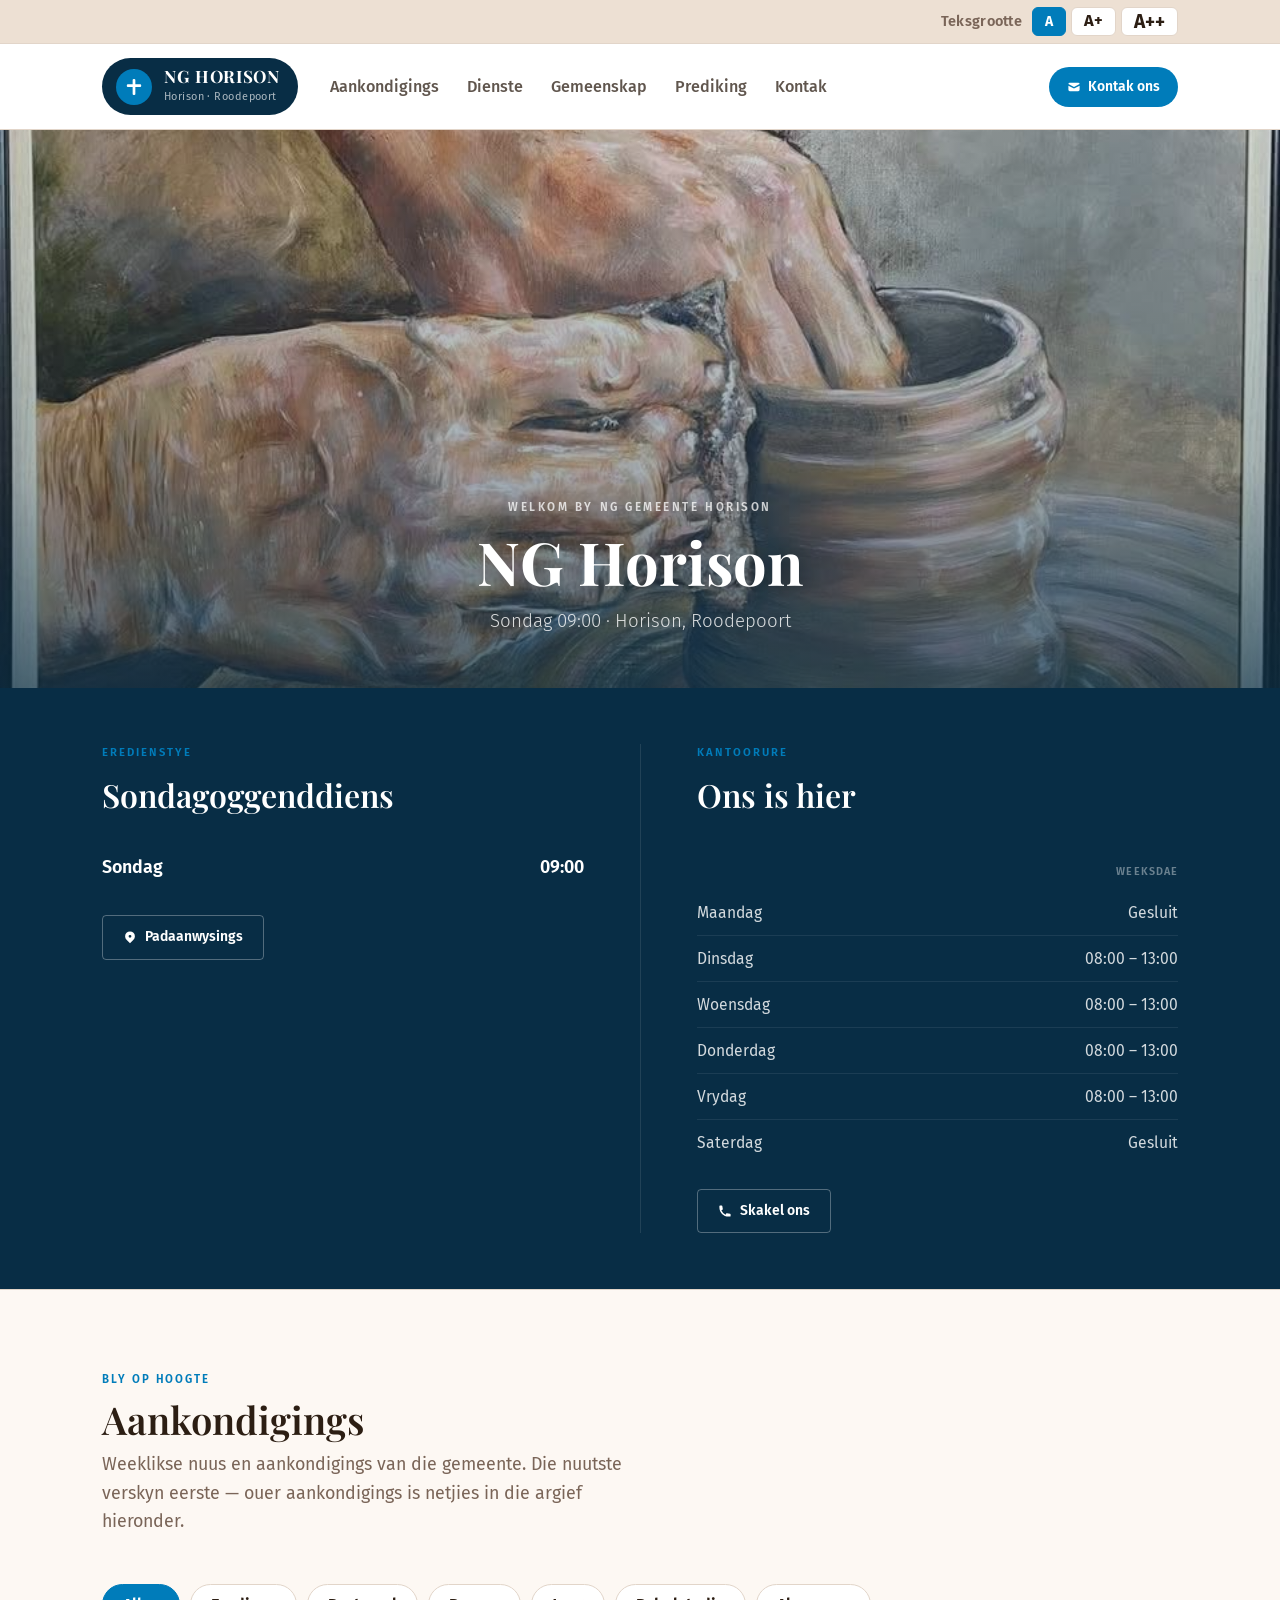
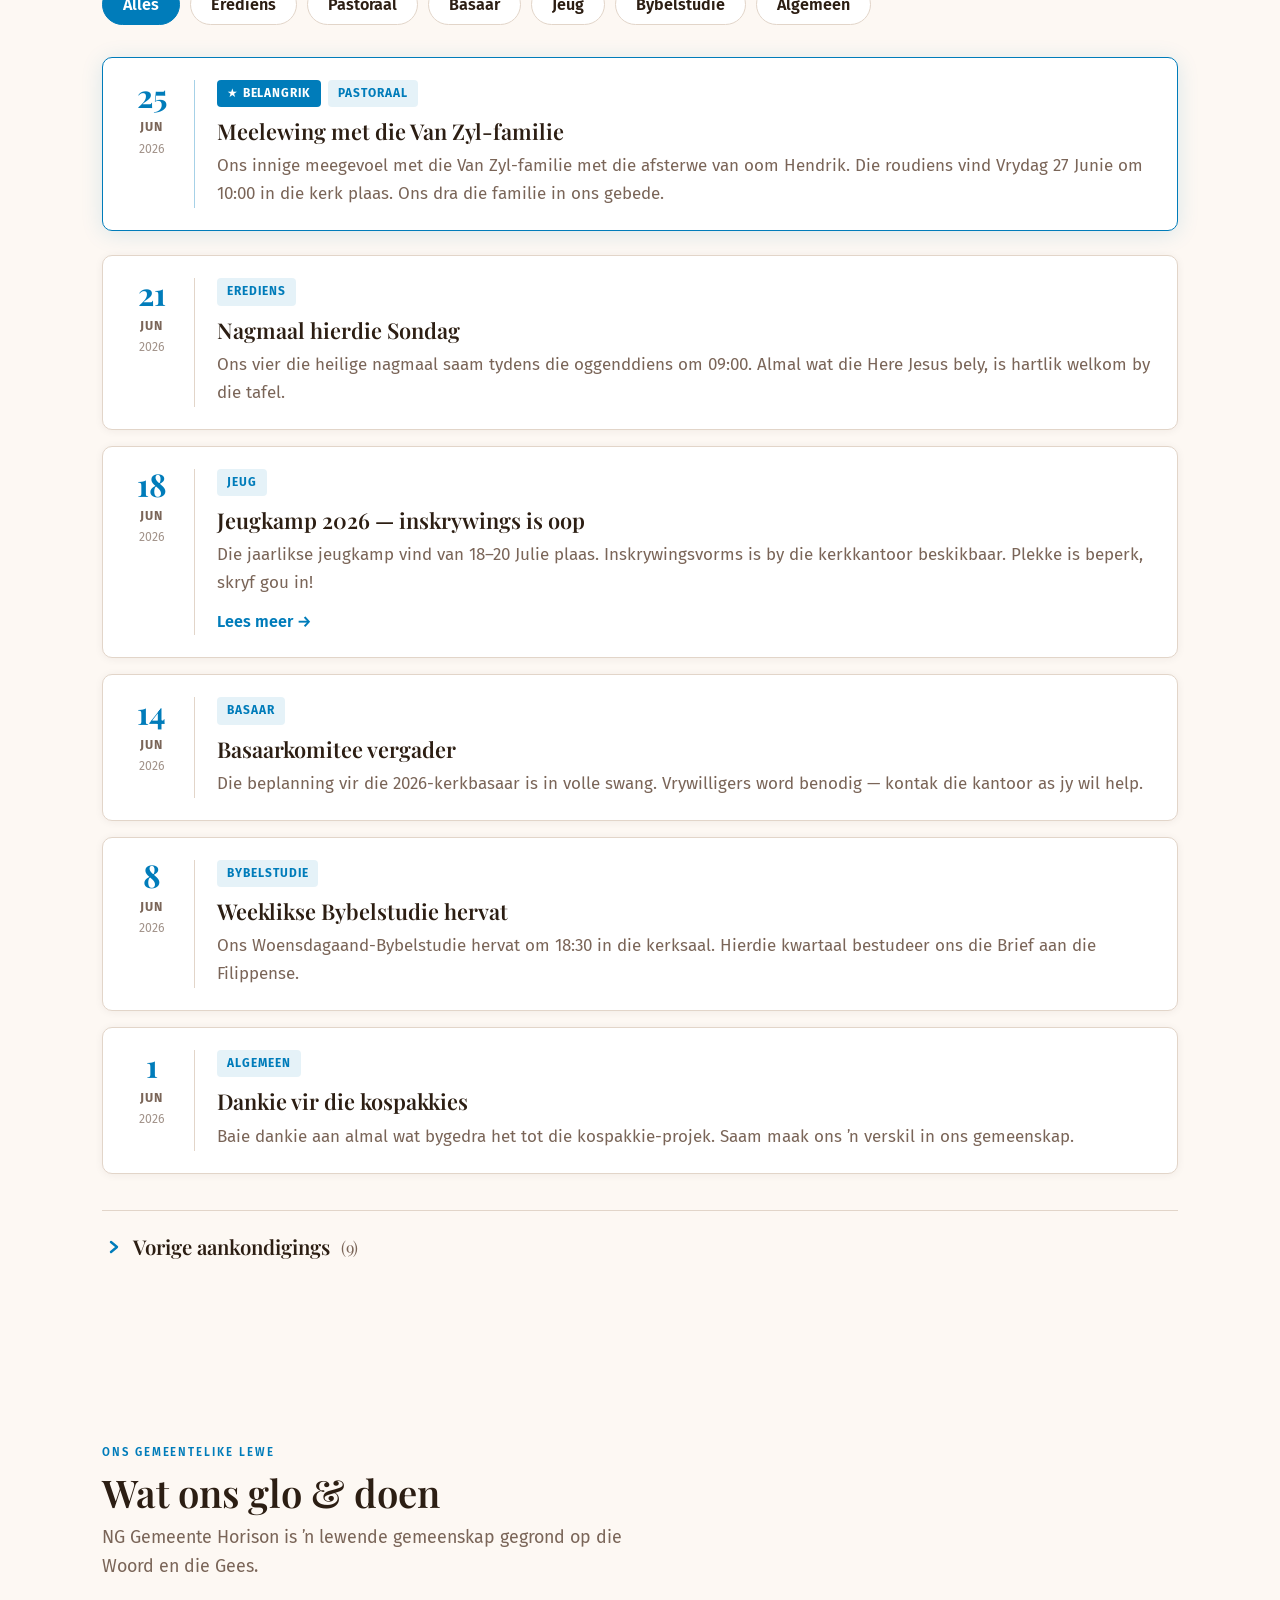
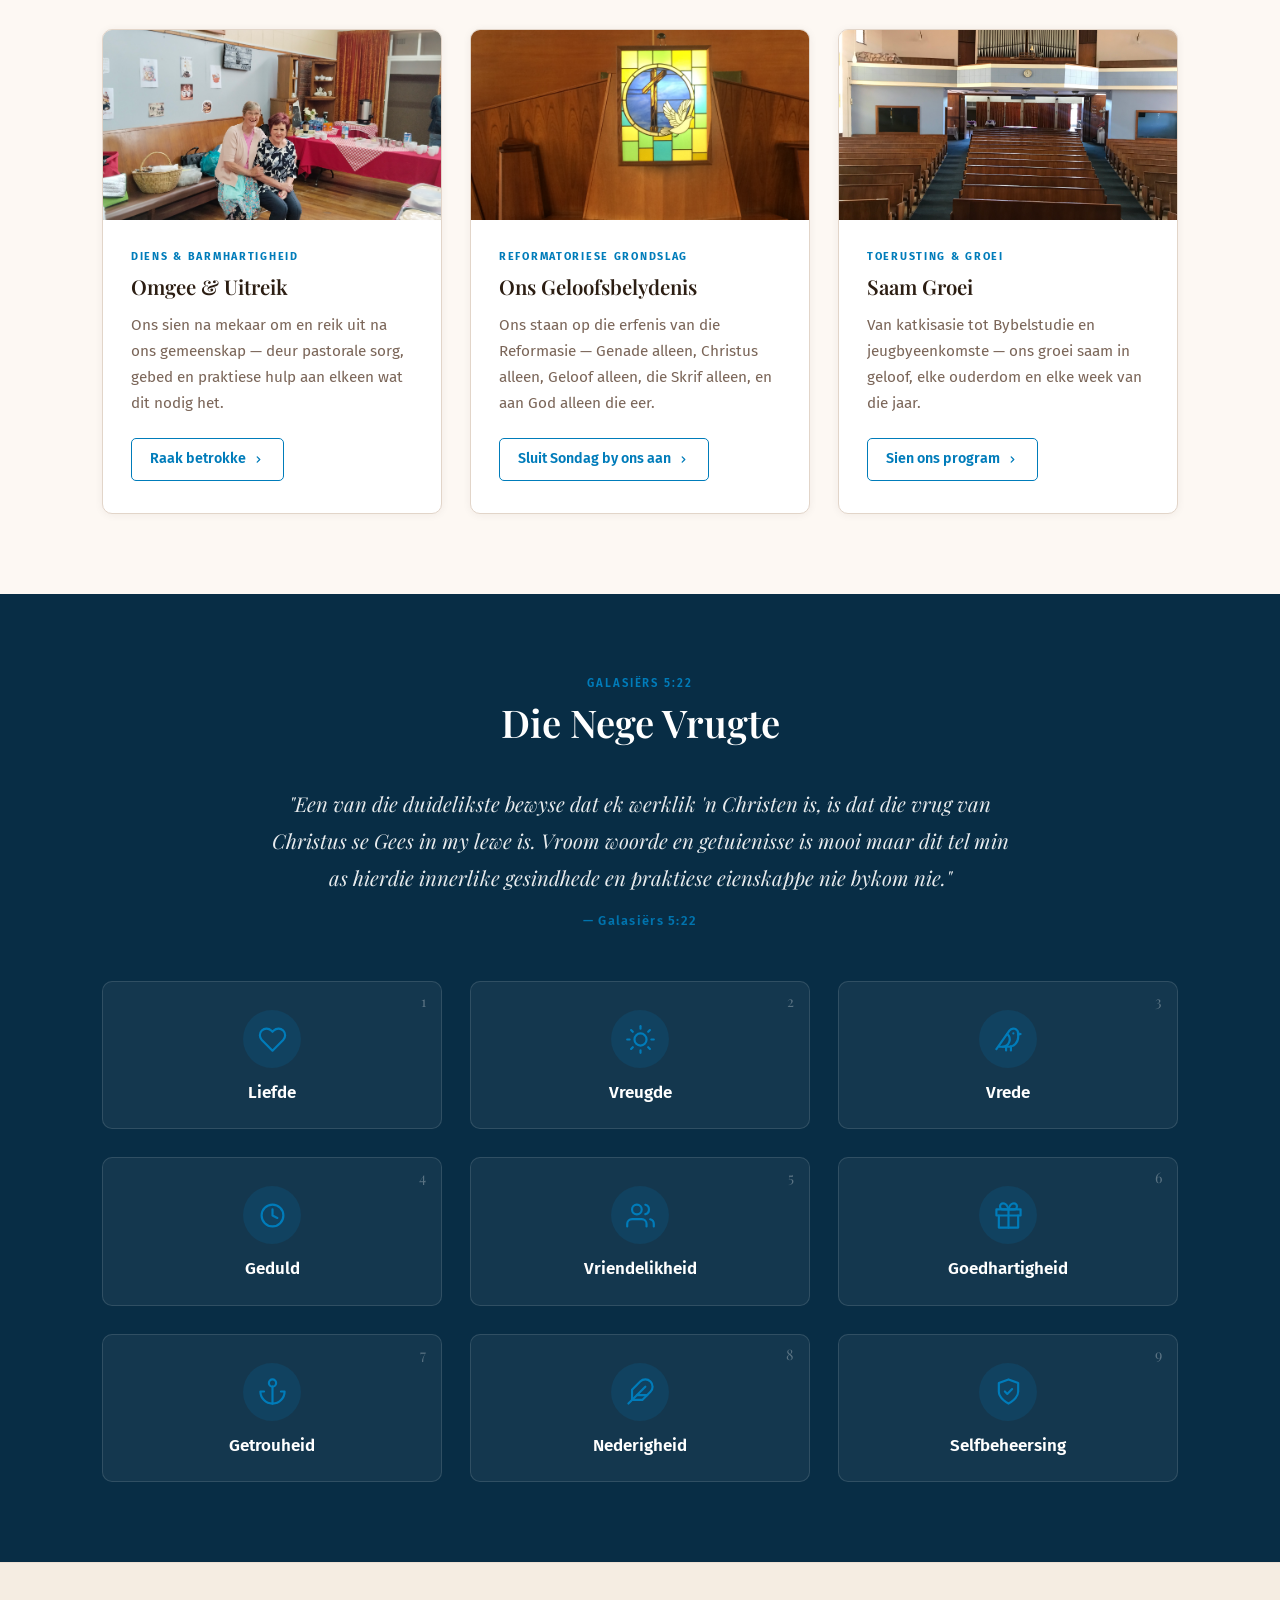
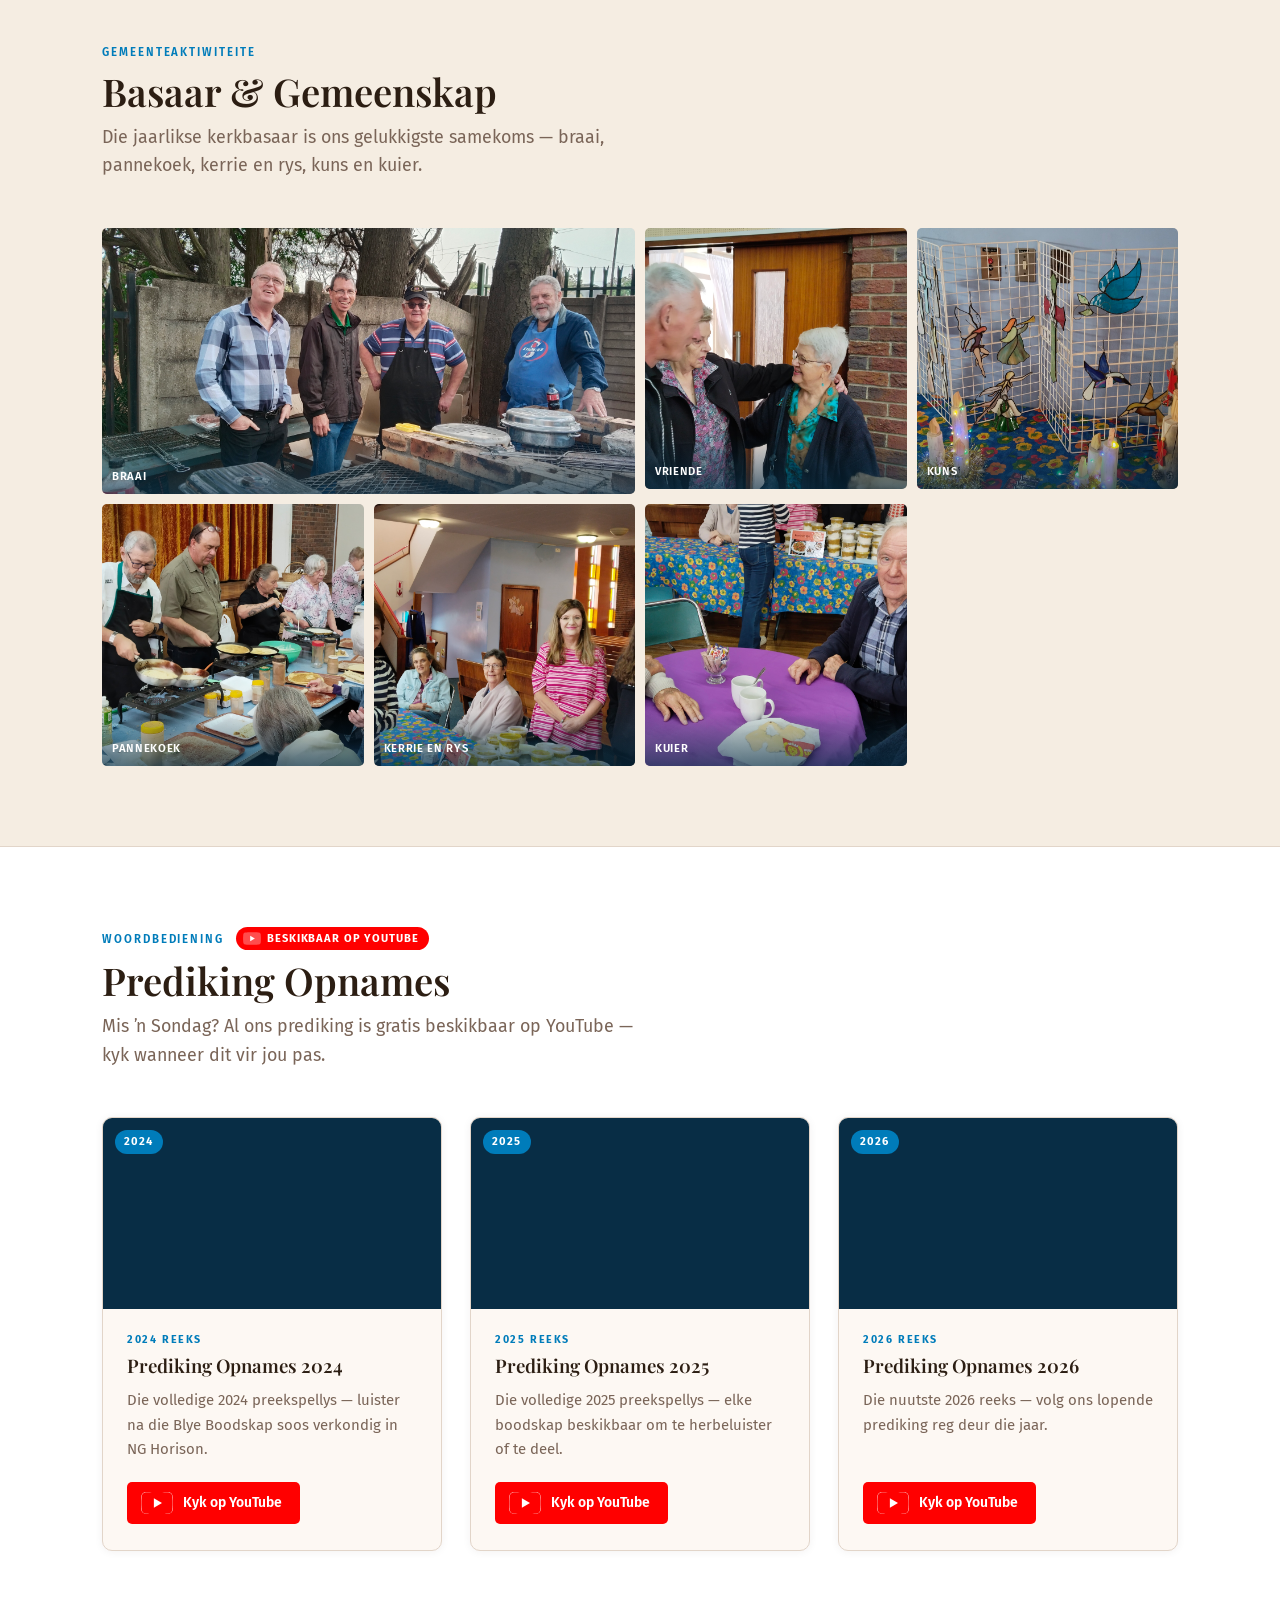
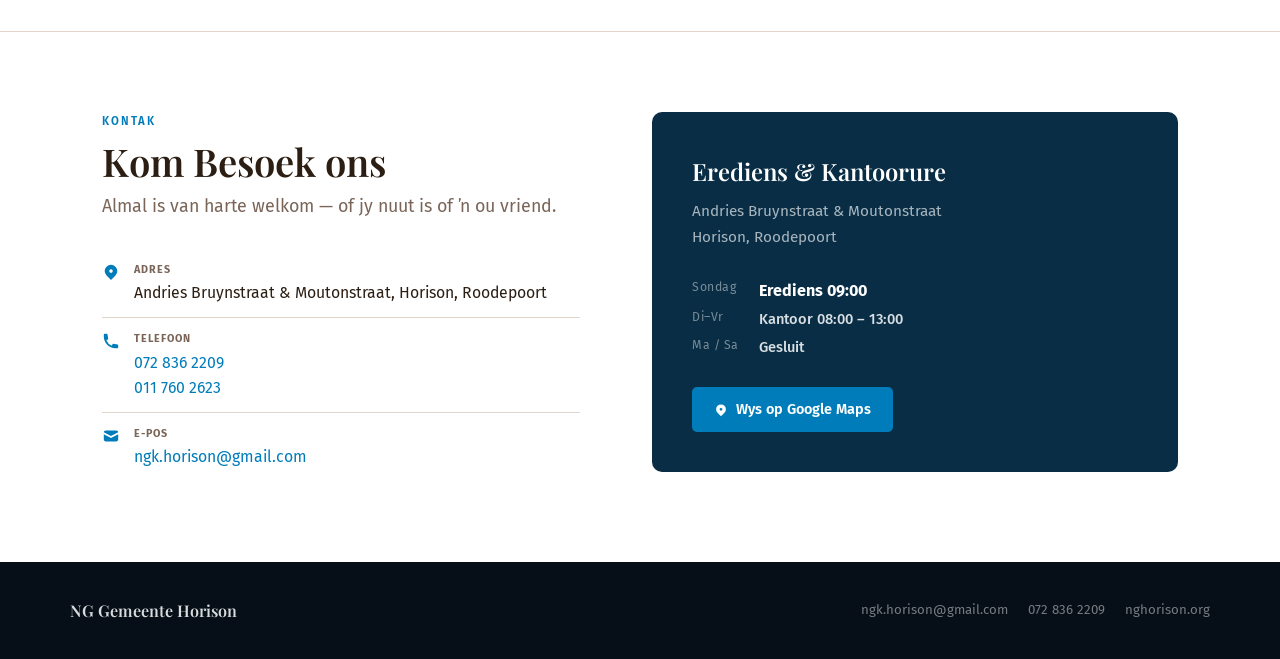
==== index.html @ 5244bf9b "Initial commit: NG Gemeente Horison static site Static church site for NG Gemeente Horison (Horison," ====
<!doctype html>
<html lang="af">
<head>
  <meta charset="UTF-8">
  <meta name="viewport" content="width=device-width, initial-scale=1.0">
  <title>NG Gemeente Horison</title>
  <link rel="icon" href="assets/images/favicon.ico" sizes="any">
  <link rel="preconnect" href="https://fonts.googleapis.com">
  <link rel="preconnect" href="https://fonts.gstatic.com" crossorigin>
  <link href="https://fonts.googleapis.com/css2?family=Playfair+Display:ital,wght@0,400;0,600;0,700;1,400&family=Fira+Sans:ital,wght@0,300;0,400;0,500;0,600;1,400&display=swap" rel="stylesheet">
  <style>
    *, *::before, *::after { box-sizing: border-box; margin: 0; padding: 0; }

    :root {
      --bg:          #FDF8F3;
      --surface:     #FFFFFF;
      --fg:          #2C1E13;
      --muted:       #7A6558;
      --border:      #E2D5C9;
      --accent:      #007CBA;
      --accent-dark: #006BA1;
      --navy:        #082D45;
      --navy-mid:    #0A3A58;
      --warm:        #F5EDE2;
      --warm-deep:   #EDE0D3;
      --shadow-sm:   0 1px 8px rgba(44,30,19,0.06);
      --shadow:      0 2px 20px rgba(44,30,19,0.09);
      --shadow-lg:   0 8px 40px rgba(44,30,19,0.13);
      --r:           5px;
      --r-lg:        10px;
      --font-d:      'Playfair Display', Georgia, serif;
      --font-b:      'Fira Sans', -apple-system, system-ui, sans-serif;
    }

    body {
      background: var(--bg);
      color: var(--fg);
      font-family: var(--font-b);
      font-size: 1rem;
      line-height: 1.6;
    }

    a { color: inherit; text-decoration: none; }

    /* ═══════════════════════════════
       ACCESSIBILITY / READABILITY
    ═══════════════════════════════ */
    html {
      font-size: 106.25%;          /* ≈17px base — easier to read */
      scroll-behavior: smooth;
      scroll-padding-top: 92px;    /* keep anchored sections clear of sticky header */
    }
    html[data-text="lg"] { font-size: 118.75%; }   /* ≈19px */
    html[data-text="xl"] { font-size: 131.25%; }   /* ≈21px */

    a:focus-visible,
    button:focus-visible,
    summary:focus-visible,
    [tabindex]:focus-visible {
      outline: 3px solid var(--accent);
      outline-offset: 2px;
      border-radius: 3px;
    }

    .skip-link {
      position: absolute;
      left: 12px;
      top: -64px;
      background: var(--accent);
      color: #fff;
      padding: 11px 20px;
      border-radius: 0 0 8px 8px;
      font-weight: 600;
      z-index: 300;
      transition: top 0.15s ease;
    }
    .skip-link:focus { top: 0; }

    @media (prefers-reduced-motion: reduce) {
      html { scroll-behavior: auto; }
      *, *::before, *::after {
        animation-duration: 0.001ms !important;
        transition-duration: 0.001ms !important;
      }
    }

    .container {
      max-width: 1140px;
      margin: 0 auto;
      padding: 0 32px;
    }

    /* ═══════════════════════════════
       HEADER
    ═══════════════════════════════ */
    .site-header {
      background: var(--surface);
      border-bottom: 1px solid var(--border);
      position: sticky;
      top: 0;
      z-index: 100;
    }
    .header-inner {
      display: flex;
      align-items: center;
      gap: 32px;
      padding: 14px 32px;
      max-width: 1140px;
      margin: 0 auto;
    }

    .logo-badge {
      display: flex;
      align-items: center;
      gap: 12px;
      background: var(--navy);
      color: white;
      padding: 10px 18px 10px 14px;
      border-radius: 50px;
      flex-shrink: 0;
      text-decoration: none;
    }
    .logo-icon {
      width: 36px;
      height: 36px;
      background: var(--accent);
      border-radius: 50%;
      display: flex;
      align-items: center;
      justify-content: center;
      flex-shrink: 0;
    }
    .logo-text-main {
      font-family: var(--font-d);
      font-size: 1rem;
      font-weight: 700;
      line-height: 1;
      letter-spacing: 0.04em;
    }
    .logo-text-sub {
      font-size: 0.64rem;
      opacity: 0.65;
      letter-spacing: 0.04em;
      margin-top: 3px;
    }

    .header-nav {
      display: flex;
      align-items: center;
      gap: 28px;
      flex: 1;
    }
    .header-nav a {
      font-size: 0.95rem;
      font-weight: 500;
      color: var(--fg);
      opacity: 0.75;
      transition: opacity 0.12s;
      white-space: nowrap;
    }
    .header-nav a:hover { opacity: 1; }

    .header-cta {
      display: inline-flex;
      align-items: center;
      gap: 7px;
      background: var(--accent);
      color: white;
      font-size: 0.82rem;
      font-weight: 600;
      padding: 9px 18px;
      border-radius: 50px;
      white-space: nowrap;
      transition: background 0.12s;
      flex-shrink: 0;
    }
    .header-cta:hover { background: var(--accent-dark); }

    /* Utility bar — text-size control */
    .util-bar {
      background: var(--warm-deep);
      border-bottom: 1px solid var(--border);
    }
    .util-inner {
      max-width: 1140px;
      margin: 0 auto;
      padding: 7px 32px;
      display: flex;
      align-items: center;
      justify-content: flex-end;
      gap: 10px;
      color: var(--muted);
      font-size: 0.85rem;
    }
    .util-label { font-weight: 600; letter-spacing: 0.02em; }
    .text-size-btns { display: inline-flex; gap: 5px; }
    .ts-btn {
      font-family: var(--font-b);
      background: var(--surface);
      border: 1px solid var(--border);
      color: var(--fg);
      border-radius: 6px;
      cursor: pointer;
      padding: 4px 12px;
      line-height: 1;
      font-weight: 700;
    }
    .ts-btn:hover { border-color: var(--accent); color: var(--accent); }
    .ts-btn[aria-pressed="true"] { background: var(--accent); color: #fff; border-color: var(--accent); }
    .ts-btn.ts-1 { font-size: 0.82rem; }
    .ts-btn.ts-2 { font-size: 0.96rem; }
    .ts-btn.ts-3 { font-size: 1.12rem; }

    /* Mobile nav toggle (hidden on desktop) */
    .nav-toggle {
      display: none;
      margin-left: auto;
      background: var(--navy);
      color: #fff;
      border: none;
      border-radius: 9px;
      width: 48px;
      height: 48px;
      cursor: pointer;
      align-items: center;
      justify-content: center;
      flex-shrink: 0;
    }
    .nav-toggle svg { display: block; }

    /* ═══════════════════════════════
       HERO
    ═══════════════════════════════ */
    .hero {
      position: relative;
      width: 100%;
      height: 62vh;
      min-height: 360px;
      background: #1A3045;
      overflow: hidden;
    }
    .hero img {
      position: absolute;
      inset: 0;
      width: 100%;
      height: 100%;
      object-fit: cover;
      object-position: center 30%;
      display: block;
    }
    .hero-overlay {
      position: absolute;
      inset: 0;
      background: linear-gradient(
        to bottom,
        rgba(8,45,69,0.18) 0%,
        rgba(8,45,69,0.35) 60%,
        rgba(8,45,69,0.72) 100%
      );
    }
    .hero-text {
      position: absolute;
      bottom: 52px;
      left: 0;
      right: 0;
      text-align: center;
      color: white;
    }
    .hero-eyebrow {
      font-size: 0.68rem;
      font-weight: 600;
      letter-spacing: 0.22em;
      text-transform: uppercase;
      opacity: 0.75;
      margin-bottom: 12px;
    }
    .hero-heading {
      font-family: var(--font-d);
      font-size: clamp(2rem, 5vw, 3.5rem);
      font-weight: 700;
      line-height: 1.15;
      text-shadow: 0 2px 20px rgba(0,0,0,0.3);
    }
    .hero-tagline {
      font-size: clamp(0.9rem, 1.6vw, 1.1rem);
      opacity: 0.82;
      margin-top: 10px;
      font-weight: 300;
    }

    /* ═══════════════════════════════
       SERVICE PANEL (dark, lifted)
    ═══════════════════════════════ */
    .service-panel {
      background: var(--navy);
      color: white;
      padding: 56px 0;
    }
    .service-grid {
      display: grid;
      grid-template-columns: 1fr 1px 1fr;
      gap: 0 56px;
      align-items: start;
    }
    .service-divider {
      background: rgba(255,255,255,0.1);
      align-self: stretch;
    }
    .service-col-label {
      font-size: 0.66rem;
      font-weight: 600;
      letter-spacing: 0.18em;
      text-transform: uppercase;
      color: var(--accent);
      margin-bottom: 14px;
    }
    .service-col-title {
      font-family: var(--font-d);
      font-size: clamp(1.5rem, 2.5vw, 2rem);
      font-weight: 600;
      color: white;
      line-height: 1.2;
      margin-bottom: 28px;
    }
    .service-table { width: 100%; border-collapse: collapse; }
    .service-table td {
      padding: 10px 0;
      font-size: 0.92rem;
      border-bottom: 1px solid rgba(255,255,255,0.08);
      color: rgba(255,255,255,0.82);
    }
    .service-table tr:last-child td { border-bottom: none; }
    .service-table td:last-child { text-align: right; }
    .service-table tr.highlight-row td {
      color: white;
      font-weight: 600;
      font-size: 1.05rem;
    }
    .service-table tr.day-label td {
      font-size: 0.63rem;
      font-weight: 600;
      letter-spacing: 0.1em;
      text-transform: uppercase;
      color: rgba(255,255,255,0.4);
      padding-top: 20px;
      border-bottom: none;
    }
    .service-btn {
      display: inline-flex;
      align-items: center;
      gap: 8px;
      margin-top: 24px;
      border: 1.5px solid rgba(255,255,255,0.3);
      color: white;
      font-size: 0.82rem;
      font-weight: 600;
      padding: 10px 20px;
      border-radius: 4px;
      transition: all 0.12s;
      text-decoration: none;
    }
    .service-btn:hover { background: rgba(255,255,255,0.1); border-color: rgba(255,255,255,0.6); }

    /* ═══════════════════════════════
       MINISTRY CARDS (3-col)
    ═══════════════════════════════ */
    .ministry-section {
      padding: 80px 0;
      background: var(--bg);
    }
    .section-header {
      margin-bottom: 48px;
    }
    .section-eyebrow {
      font-size: 0.67rem;
      font-weight: 600;
      letter-spacing: 0.17em;
      text-transform: uppercase;
      color: var(--accent);
      margin-bottom: 8px;
    }
    .section-heading {
      font-family: var(--font-d);
      font-size: clamp(1.5rem, 3vw, 2.25rem);
      font-weight: 600;
      color: var(--fg);
      line-height: 1.2;
    }
    .section-intro {
      color: var(--muted);
      font-size: 1.05rem;
      max-width: 54ch;
      margin-top: 8px;
    }
    .ministry-grid {
      display: grid;
      grid-template-columns: repeat(3, 1fr);
      gap: 28px;
    }
    .ministry-card {
      background: var(--surface);
      border: 1px solid var(--border);
      border-radius: var(--r-lg);
      overflow: hidden;
      box-shadow: var(--shadow-sm);
      display: flex;
      flex-direction: column;
      transition: box-shadow 0.14s, transform 0.14s;
    }
    .ministry-card:hover { box-shadow: var(--shadow-lg); transform: translateY(-3px); }
    .ministry-img {
      position: relative;
      aspect-ratio: 16/9;
      background: var(--warm-deep);
      overflow: hidden;
      display: flex;
      align-items: center;
      justify-content: center;
    }
    .ministry-img img {
      position: absolute;
      inset: 0;
      width: 100%;
      height: 100%;
      object-fit: cover;
      transition: transform 0.4s ease;
    }
    .ministry-card:hover .ministry-img img { transform: scale(1.05); }
    .ministry-img-placeholder {
      display: flex;
      flex-direction: column;
      align-items: center;
      justify-content: center;
      gap: 10px;
      width: 100%;
      height: 100%;
      color: var(--muted);
      font-size: 0.8rem;
      opacity: 0.6;
    }
    .ministry-body {
      padding: 28px 28px 32px;
      flex: 1;
      display: flex;
      flex-direction: column;
    }
    .ministry-label {
      font-size: 0.63rem;
      font-weight: 700;
      letter-spacing: 0.16em;
      text-transform: uppercase;
      color: var(--accent);
      margin-bottom: 9px;
    }
    .ministry-title {
      font-family: var(--font-d);
      font-size: 1.2rem;
      font-weight: 600;
      color: var(--fg);
      line-height: 1.3;
      margin-bottom: 12px;
    }
    .ministry-text {
      color: var(--muted);
      font-size: 0.9rem;
      line-height: 1.7;
      flex: 1;
      margin-bottom: 22px;
    }
    .ministry-link {
      display: inline-flex;
      align-items: center;
      gap: 6px;
      color: var(--accent);
      font-size: 0.84rem;
      font-weight: 600;
      border: 1.5px solid var(--accent);
      padding: 9px 18px;
      border-radius: var(--r);
      align-self: flex-start;
      transition: all 0.12s;
    }
    .ministry-link:hover { background: var(--accent); color: white; }

    /* ═══════════════════════════════
       BASAAR GALLERY
    ═══════════════════════════════ */
    .gallery-section {
      background: var(--warm);
      padding: 80px 0;
      border-top: 1px solid var(--warm-deep);
    }
    .gallery-grid {
      display: grid;
      grid-template-columns: repeat(4, 1fr);
      grid-template-rows: auto auto;
      gap: 10px;
    }
    .gallery-cell {
      position: relative;
      aspect-ratio: 1;
      border-radius: var(--r);
      overflow: hidden;
      background: var(--warm-deep);
    }
    .gallery-cell.wide {
      grid-column: span 2;
      aspect-ratio: 2/1;
    }
    .gallery-cell img {
      position: absolute;
      inset: 0;
      width: 100%;
      height: 100%;
      object-fit: cover;
      transition: transform 0.3s ease;
    }
    .gallery-cell:hover img { transform: scale(1.04); }
    .gallery-cell-placeholder {
      position: absolute;
      inset: 0;
      display: flex;
      align-items: center;
      justify-content: center;
      font-size: 0.72rem;
      color: var(--muted);
      font-style: italic;
    }
    .gallery-caption {
      position: absolute;
      bottom: 0; left: 0; right: 0;
      background: linear-gradient(transparent, rgba(8,45,69,0.65));
      color: white;
      font-size: 0.66rem;
      font-weight: 600;
      letter-spacing: 0.06em;
      text-transform: uppercase;
      padding: 28px 10px 8px;
      z-index: 2;
    }

    /* ═══════════════════════════════
       CONTACT SECTION
    ═══════════════════════════════ */
    .contact-section {
      background: var(--surface);
      padding: 80px 0;
      border-top: 1px solid var(--border);
    }
    .contact-grid {
      display: grid;
      grid-template-columns: 1fr 1.1fr;
      gap: 72px;
      align-items: start;
    }
    .contact-detail-list { list-style: none; margin-top: 28px; }
    .contact-detail-list li {
      display: flex;
      gap: 14px;
      align-items: flex-start;
      padding: 12px 0;
      border-bottom: 1px solid var(--border);
      font-size: 0.93rem;
    }
    .contact-detail-list li:last-child { border-bottom: none; }
    .cd-icon { color: var(--accent); flex-shrink: 0; margin-top: 2px; }
    .cd-label {
      font-size: 0.63rem;
      font-weight: 700;
      letter-spacing: 0.1em;
      text-transform: uppercase;
      color: var(--muted);
      display: block;
      margin-bottom: 2px;
    }
    .contact-detail-list a { color: var(--accent); }
    .contact-detail-list a:hover { text-decoration: underline; }

    .map-card {
      background: var(--navy);
      border-radius: var(--r-lg);
      padding: 40px;
      color: white;
    }
    .map-card-heading {
      font-family: var(--font-d);
      font-size: 1.4rem;
      font-weight: 600;
      margin-bottom: 8px;
    }
    .map-card-address {
      color: rgba(255,255,255,0.65);
      font-size: 0.9rem;
      line-height: 1.7;
      margin-bottom: 28px;
    }
    .map-hours-grid {
      display: grid;
      grid-template-columns: auto 1fr;
      gap: 4px 20px;
      font-size: 0.86rem;
      color: rgba(255,255,255,0.75);
      margin-bottom: 28px;
    }
    .map-hours-grid .day { color: rgba(255,255,255,0.45); font-size: 0.72rem; letter-spacing: 0.04em; }
    .map-hours-grid .time { color: rgba(255,255,255,0.85); font-weight: 500; }
    .map-hours-grid .featured { color: white; font-weight: 700; font-size: 0.95rem; }
    .map-btn {
      display: inline-flex;
      align-items: center;
      gap: 8px;
      background: var(--accent);
      color: white;
      font-size: 0.85rem;
      font-weight: 600;
      padding: 11px 22px;
      border-radius: var(--r);
      transition: background 0.12s;
    }
    .map-btn:hover { background: #0090d8; }

    /* ═══════════════════════════════
       FRUIT OF THE SPIRIT (full section)
    ═══════════════════════════════ */
    .fruit-section {
      background: var(--navy);
      color: white;
      padding: 80px 0;
    }
    .fruit-quote-block {
      font-family: var(--font-d);
      font-style: italic;
      font-size: clamp(1rem, 1.8vw, 1.2rem);
      line-height: 1.8;
      text-align: center;
      max-width: 62ch;
      margin: 0 auto 48px;
      opacity: 0.9;
    }
    .fruit-quote-block cite {
      font-style: normal;
      font-family: var(--font-b);
      font-size: 0.75rem;
      font-weight: 600;
      letter-spacing: 0.1em;
      color: var(--accent);
      display: block;
      margin-top: 14px;
      text-align: center;
    }
    .fruit-grid-full {
      display: grid;
      grid-template-columns: repeat(3, 1fr);
      gap: 28px;
    }
    .fruit-tile {
      position: relative;
      background: rgba(255,255,255,0.05);
      border: 1px solid rgba(255,255,255,0.12);
      border-radius: var(--r-lg);
      padding: 28px 18px 24px;
      text-align: center;
      display: flex;
      flex-direction: column;
      align-items: center;
      gap: 14px;
      transition: transform 0.16s ease, background 0.16s ease, border-color 0.16s ease;
    }
    .fruit-tile:hover {
      background: rgba(0,124,186,0.14);
      border-color: var(--accent);
      transform: translateY(-4px);
    }
    .fruit-tile-num {
      position: absolute;
      top: 12px;
      right: 15px;
      font-family: var(--font-d);
      font-size: 0.85rem;
      color: rgba(255,255,255,0.3);
      line-height: 1;
    }
    .fruit-tile-icon {
      width: 58px;
      height: 58px;
      border-radius: 50%;
      display: inline-flex;
      align-items: center;
      justify-content: center;
      background: rgba(0,124,186,0.16);
      color: var(--accent);
      transition: background 0.16s ease, color 0.16s ease, transform 0.16s ease;
    }
    .fruit-tile:hover .fruit-tile-icon {
      background: var(--accent);
      color: #fff;
      transform: scale(1.06);
    }
    .fruit-tile-icon svg { width: 29px; height: 29px; display: block; }
    .fruit-tile-name {
      font-size: 1rem;
      font-weight: 600;
      line-height: 1.3;
      color: #fff;
    }

    /* ═══════════════════════════════
       FOOTER
    ═══════════════════════════════ */
    footer {
      background: #060F18;
      color: rgba(255,255,255,0.45);
      padding: 36px 32px;
    }
    .footer-inner {
      max-width: 1140px;
      margin: 0 auto;
      display: flex;
      align-items: center;
      justify-content: space-between;
      gap: 24px;
      flex-wrap: wrap;
    }
    .footer-brand {
      font-family: var(--font-d);
      color: rgba(255,255,255,0.85);
      font-size: 0.95rem;
      font-weight: 600;
    }
    .footer-links {
      display: flex;
      gap: 20px;
      font-size: 0.78rem;
    }
    .footer-links a { color: rgba(255,255,255,0.45); transition: color 0.12s; }
    .footer-links a:hover { color: rgba(255,255,255,0.85); }

    /* ═══════════════════════════════
       YOUTUBE SECTION
    ═══════════════════════════════ */
    .yt-section {
      background: var(--surface);
      padding: 80px 0;
      border-top: 1px solid var(--border);
    }
    .yt-full-grid {
      display: grid;
      grid-template-columns: repeat(3, 1fr);
      gap: 28px;
    }
    .yt-card-full {
      display: flex;
      flex-direction: column;
      background: var(--bg);
      border: 1px solid var(--border);
      border-radius: var(--r-lg);
      overflow: hidden;
      box-shadow: var(--shadow-sm);
      text-decoration: none;
      color: inherit;
      transition: transform 0.14s ease, box-shadow 0.14s ease;
    }
    .yt-card-full:hover { transform: translateY(-3px); box-shadow: var(--shadow-lg); }
    .yt-card-thumb {
      position: relative;
      aspect-ratio: 16/9;
      background: var(--navy);
      overflow: hidden;
      display: flex;
      align-items: center;
      justify-content: center;
    }
    .yt-card-thumb img {
      position: absolute;
      inset: 0;
      width: 100%;
      height: 100%;
      object-fit: cover;
    }
    .yt-card-overlay {
      position: absolute;
      inset: 0;
      background: linear-gradient(to bottom, transparent 40%, rgba(8,45,69,0.55) 100%);
    }
    .yt-card-year-badge {
      position: absolute;
      top: 12px;
      left: 12px;
      background: var(--accent);
      color: white;
      font-size: 0.66rem;
      font-weight: 700;
      letter-spacing: 0.1em;
      text-transform: uppercase;
      padding: 3px 9px;
      border-radius: 20px;
      z-index: 3;
    }
    .yt-card-body {
      padding: 22px 24px 26px;
      flex: 1;
      display: flex;
      flex-direction: column;
    }
    .yt-card-label {
      font-size: 0.63rem;
      font-weight: 700;
      letter-spacing: 0.15em;
      text-transform: uppercase;
      color: var(--accent);
      margin-bottom: 6px;
    }
    .yt-card-title {
      font-family: var(--font-d);
      font-size: 1.1rem;
      font-weight: 600;
      color: var(--fg);
      line-height: 1.3;
      margin-bottom: 10px;
    }
    .yt-card-desc {
      font-size: 0.88rem;
      color: var(--muted);
      line-height: 1.65;
      flex: 1;
      margin-bottom: 20px;
    }
    .yt-watch-link {
      display: inline-flex;
      align-items: center;
      gap: 10px;
      color: white;
      background: #FF0000;
      font-size: 0.82rem;
      font-weight: 600;
      padding: 10px 18px 10px 14px;
      border-radius: var(--r);
      align-self: flex-start;
      transition: background 0.12s;
    }
    .yt-watch-link:hover { background: #cc0000; }
    .yt-logo-icon { flex-shrink: 0; }

    /* ═══════════════════════════════
       AANKONDIGINGS (announcements)
    ═══════════════════════════════ */
    .ann-section {
      background: var(--bg);
      padding: 80px 0;
      border-top: 1px solid var(--border);
    }
    .ann-toolbar {
      display: flex;
      flex-wrap: wrap;
      gap: 10px;
      margin-bottom: 32px;
    }
    .ann-chip {
      font-family: var(--font-b);
      font-size: 0.95rem;
      font-weight: 600;
      color: var(--fg);
      background: var(--surface);
      border: 1.5px solid var(--border);
      border-radius: 50px;
      padding: 10px 20px;
      cursor: pointer;
      transition: all 0.12s;
      white-space: nowrap;
    }
    .ann-chip:hover { border-color: var(--accent); color: var(--accent); }
    .ann-chip[aria-pressed="true"] {
      background: var(--accent);
      border-color: var(--accent);
      color: #fff;
    }

    .ann-pinned-wrap { display: flex; flex-direction: column; gap: 16px; }
    .ann-pinned-wrap:not(:empty) { margin-bottom: 24px; }
    .ann-list { display: flex; flex-direction: column; gap: 16px; }

    .ann-card {
      display: flex;
      gap: 22px;
      background: var(--surface);
      border: 1px solid var(--border);
      border-radius: var(--r-lg);
      box-shadow: var(--shadow-sm);
      padding: 22px 26px;
      transition: box-shadow 0.14s ease, transform 0.14s ease;
    }
    .ann-card:hover { box-shadow: var(--shadow); transform: translateY(-2px); }

    .ann-date {
      flex-shrink: 0;
      width: 66px;
      text-align: center;
      border-right: 1px solid var(--border);
      padding-right: 20px;
    }
    .ann-date .d { font-family: var(--font-d); font-size: 1.85rem; font-weight: 700; color: var(--accent); line-height: 1; }
    .ann-date .m { font-size: 0.74rem; font-weight: 700; letter-spacing: 0.1em; text-transform: uppercase; color: var(--muted); margin-top: 6px; }
    .ann-date .y { font-size: 0.72rem; color: var(--muted); opacity: 0.7; margin-top: 2px; }

    .ann-body { flex: 1; min-width: 0; }
    .ann-tag, .ann-badge {
      display: inline-block;
      font-size: 0.7rem;
      font-weight: 700;
      letter-spacing: 0.08em;
      text-transform: uppercase;
      border-radius: 4px;
      padding: 4px 10px;
      margin-bottom: 10px;
      vertical-align: middle;
    }
    .ann-tag { color: var(--accent); background: rgba(0,124,186,0.1); }
    .ann-badge { color: #fff; background: var(--accent); margin-right: 7px; }
    .ann-title { font-family: var(--font-d); font-size: 1.28rem; font-weight: 600; color: var(--fg); line-height: 1.3; margin-bottom: 7px; }
    .ann-text { color: var(--muted); font-size: 1rem; line-height: 1.65; }
    .ann-more {
      display: inline-flex; align-items: center; gap: 6px;
      color: var(--accent); font-weight: 600; font-size: 0.95rem; margin-top: 12px;
    }
    .ann-more:hover { text-decoration: underline; }

    .ann-card.pinned {
      border: 1.5px solid var(--accent);
      box-shadow: 0 3px 22px rgba(0,124,186,0.14);
    }
    .ann-card.pinned .ann-date { border-right-color: rgba(0,124,186,0.35); }

    .ann-empty { color: var(--muted); font-style: italic; padding: 22px 4px; }

    /* archive (collapsible) */
    .ann-archive { margin-top: 36px; border-top: 1px solid var(--border); }
    .ann-archive > summary {
      list-style: none;
      cursor: pointer;
      display: flex;
      align-items: center;
      gap: 11px;
      padding: 20px 4px;
      font-family: var(--font-d);
      font-size: 1.2rem;
      font-weight: 600;
      color: var(--fg);
    }
    .ann-archive > summary::-webkit-details-marker { display: none; }
    .ann-archive > summary .chev { transition: transform 0.2s ease; color: var(--accent); flex-shrink: 0; }
    .ann-archive[open] > summary .chev { transform: rotate(90deg); }
    .ann-archive .arch-count { color: var(--muted); font-weight: 400; font-size: 0.98rem; }
    .arch-month { margin: 10px 0 6px; }
    .arch-month-label {
      font-size: 0.74rem; font-weight: 700; letter-spacing: 0.12em; text-transform: uppercase;
      color: var(--muted); padding: 10px 0 8px; border-bottom: 1px solid var(--border);
    }
    .arch-row {
      display: flex; align-items: baseline; gap: 16px;
      padding: 14px 6px; border-bottom: 1px solid var(--border);
      text-decoration: none; color: inherit;
    }
    .arch-row:hover { background: var(--surface); }
    .arch-row .arch-date { flex-shrink: 0; width: 116px; font-size: 0.9rem; font-weight: 600; color: var(--accent); }
    .arch-row .arch-tag { flex-shrink: 0; width: 96px; font-size: 0.68rem; font-weight: 700; letter-spacing: 0.06em; text-transform: uppercase; color: var(--muted); }
    .arch-row .arch-title { font-size: 1rem; color: var(--fg); }

    /* ═══════════════════════════════
       RESPONSIVE
    ═══════════════════════════════ */
    @media (max-width: 960px) {
      .ministry-grid { grid-template-columns: 1fr; max-width: 520px; }
      .service-grid { grid-template-columns: 1fr; gap: 40px; }
      .service-divider { display: none; }
      .gallery-grid { grid-template-columns: repeat(2, 1fr); }
      .gallery-cell.wide { grid-column: span 2; aspect-ratio: 2/1; }
      .contact-grid { grid-template-columns: 1fr; gap: 40px; }
      .fruit-grid-full { grid-template-columns: repeat(3, 1fr); }
      .yt-full-grid { grid-template-columns: 1fr; max-width: 520px; }
    }
    @media (max-width: 640px) {
      .header-inner { padding: 12px 16px; gap: 12px; }
      .util-inner { justify-content: center; padding: 7px 16px; }
      .nav-toggle { display: inline-flex; }
      .header-cta { display: none; }
      .header-nav {
        display: none;
        flex: none;
        position: absolute;
        top: 100%;
        left: 0;
        right: 0;
        flex-direction: column;
        gap: 0;
        background: var(--surface);
        border-bottom: 1px solid var(--border);
        box-shadow: var(--shadow);
        padding: 6px 0;
      }
      .header-nav.open { display: flex; }
      .header-nav a {
        padding: 15px 22px;
        font-size: 1.1rem;
        opacity: 0.95;
        border-bottom: 1px solid var(--border);
      }
      .header-nav a:last-child { border-bottom: none; }
      .hero { height: 52vh; }
      .ann-card { gap: 16px; padding: 18px 18px; }
      .ann-date { width: 54px; padding-right: 14px; }
      .ann-date .d { font-size: 1.5rem; }
      .arch-row { flex-wrap: wrap; gap: 4px 12px; }
      .arch-row .arch-tag { display: none; }
      .arch-row .arch-date { width: auto; }
      .ministry-grid { max-width: none; }
      .gallery-grid { grid-template-columns: repeat(2, 1fr); }
      .gallery-cell.wide { grid-column: span 1; aspect-ratio: 1; }
      .fruit-grid-full { grid-template-columns: repeat(3, 1fr); gap: 10px; }
      .fruit-tile { padding: 18px 8px 16px; gap: 10px; }
      .fruit-tile-icon { width: 46px; height: 46px; }
      .fruit-tile-icon svg { width: 24px; height: 24px; }
      .fruit-tile-name { font-size: 0.9rem; }
      .container { padding: 0 18px; }
      .service-panel { padding: 40px 0; }
      .map-card { padding: 28px; }
      .yt-full-grid { grid-template-columns: 1fr; }
    }
  </style>
</head>
<body>

<a class="skip-link" href="#aankondigings">Gaan na aankondigings</a>

<!-- ══════════ UTILITY BAR ══════════ -->
<div class="util-bar">
  <div class="util-inner">
    <span class="util-label">Teksgrootte</span>
    <div class="text-size-btns" role="group" aria-label="Verstel teksgrootte">
      <button type="button" class="ts-btn ts-1" data-size="" aria-pressed="true" title="Normale teks">A</button>
      <button type="button" class="ts-btn ts-2" data-size="lg" aria-pressed="false" title="Groter teks">A+</button>
      <button type="button" class="ts-btn ts-3" data-size="xl" aria-pressed="false" title="Grootste teks">A++</button>
    </div>
  </div>
</div>

<!-- ══════════ HEADER ══════════ -->
<header class="site-header">
  <div class="header-inner">

    <a href="#" class="logo-badge">
      <div class="logo-icon">
        <svg width="18" height="18" viewBox="0 0 20 20" fill="none" xmlns="http://www.w3.org/2000/svg">
          <rect x="8.5" y="1" width="3" height="18" rx="1.2" fill="white"/>
          <rect x="2" y="7" width="16" height="3" rx="1.2" fill="white"/>
        </svg>
      </div>
      <div>
        <div class="logo-text-main">NG HORISON</div>
        <div class="logo-text-sub">Horison · Roodepoort</div>
      </div>
    </a>

    <nav class="header-nav" id="hoofnav">
      <a href="#aankondigings">Aankondigings</a>
      <a href="#dienste">Dienste</a>
      <a href="#gemeenskap">Gemeenskap</a>
      <a href="#youtube">Prediking</a>
      <a href="#kontak">Kontak</a>
    </nav>

    <a href="mailto:ngk.horison@gmail.com" class="header-cta">
      <svg width="14" height="14" viewBox="0 0 20 20" fill="currentColor"><path d="M2.003 5.884L10 9.882l7.997-3.998A2 2 0 0016 4H4a2 2 0 00-1.997 1.884z"/><path d="M18 8.118l-8 4-8-4V14a2 2 0 002 2h12a2 2 0 002-2V8.118z"/></svg>
      Kontak ons
    </a>

    <button type="button" class="nav-toggle" aria-label="Maak kieslys oop" aria-controls="hoofnav" aria-expanded="false">
      <svg width="24" height="24" viewBox="0 0 24 24" fill="none" stroke="currentColor" stroke-width="2.2" stroke-linecap="round"><line x1="4" y1="7" x2="20" y2="7"/><line x1="4" y1="12" x2="20" y2="12"/><line x1="4" y1="17" x2="20" y2="17"/></svg>
    </button>

  </div>
</header>

<!-- ══════════ HERO ══════════ -->
<div class="hero">
  <img src="mqtqlgf3-MainImage.jpeg" alt="NG Gemeente Horison kerkgebou" onerror="this.style.display='none'">
  <div class="hero-overlay"></div>
  <div class="hero-text">
    <div class="hero-eyebrow">Welkom by NG Gemeente Horison</div>
    <h1 class="hero-heading">NG Horison</h1>
    <p class="hero-tagline">Sondag 09:00 · Horison, Roodepoort</p>
  </div>
</div>

<!-- ══════════ SERVICE PANEL ══════════ -->
<div class="service-panel" id="dienste">
  <div class="container">
    <div class="service-grid">

      <div>
        <div class="service-col-label">Eredienstye</div>
        <h2 class="service-col-title">Sondagoggenddiens</h2>
        <table class="service-table">
          <tr class="highlight-row">
            <td>Sondag</td>
            <td>09:00</td>
          </tr>
        </table>
        <a href="https://www.google.com/maps/search/?api=1&query=-26.150596,27.877858" target="_blank" rel="noopener" class="service-btn">
          <svg width="14" height="14" viewBox="0 0 20 20" fill="currentColor"><path fill-rule="evenodd" d="M5.05 4.05a7 7 0 119.9 9.9L10 18.9l-4.95-4.95a7 7 0 010-9.9zM10 11a2 2 0 100-4 2 2 0 000 4z" clip-rule="evenodd"/></svg>
          Padaanwysings
        </a>
      </div>

      <div class="service-divider"></div>

      <div>
        <div class="service-col-label">Kantoorure</div>
        <h2 class="service-col-title">Ons is hier</h2>
        <table class="service-table">
          <tr class="day-label"><td colspan="2">Weeksdae</td></tr>
          <tr><td>Maandag</td><td>Gesluit</td></tr>
          <tr><td>Dinsdag</td><td>08:00 – 13:00</td></tr>
          <tr><td>Woensdag</td><td>08:00 – 13:00</td></tr>
          <tr><td>Donderdag</td><td>08:00 – 13:00</td></tr>
          <tr><td>Vrydag</td><td>08:00 – 13:00</td></tr>
          <tr><td>Saterdag</td><td>Gesluit</td></tr>
        </table>
        <a href="tel:0728362209" class="service-btn">
          <svg width="14" height="14" viewBox="0 0 20 20" fill="currentColor"><path d="M2 3a1 1 0 011-1h2.153a1 1 0 01.986.836l.74 4.435a1 1 0 01-.54 1.06l-1.548.773a11.037 11.037 0 006.105 6.105l.774-1.548a1 1 0 011.059-.54l4.435.74a1 1 0 01.836.986V17a1 1 0 01-1 1h-2C7.82 18 2 12.18 2 5V3z"/></svg>
          Skakel ons
        </a>
      </div>

    </div>
  </div>
</div>

<!-- ══════════ AANKONDIGINGS ══════════ -->
<section class="ann-section" id="aankondigings">
  <div class="container">
    <div class="section-header">
      <div class="section-eyebrow">Bly op hoogte</div>
      <h2 class="section-heading">Aankondigings</h2>
      <p class="section-intro">Weeklikse nuus en aankondigings van die gemeente. Die nuutste verskyn eerste — ouer aankondigings is netjies in die argief hieronder.</p>
    </div>

    <div class="ann-toolbar" id="ann-filters" role="group" aria-label="Filter aankondigings volgens kategorie"></div>

    <div class="ann-pinned-wrap" id="ann-pinned"></div>
    <div class="ann-list" id="ann-recent"></div>

    <details class="ann-archive" id="ann-archive">
      <summary>
        <svg class="chev" width="16" height="16" viewBox="0 0 16 16" fill="none" stroke="currentColor" stroke-width="2.4" stroke-linecap="round" stroke-linejoin="round"><polyline points="5,3 11,8 5,13"/></svg>
        Vorige aankondigings
        <span class="arch-count" id="ann-arch-count"></span>
      </summary>
      <div id="ann-archive-body"></div>
    </details>
  </div>
</section>

<!-- ══════════ MINISTRY CARDS ══════════ -->
<section class="ministry-section" id="gemeenskap">
  <div class="container">
    <div class="section-header">
      <div class="section-eyebrow">Ons gemeentelike lewe</div>
      <h2 class="section-heading">Wat ons glo &amp; doen</h2>
      <p class="section-intro">NG Gemeente Horison is 'n lewende gemeenskap gegrond op die Woord en die Gees.</p>
    </div>

    <div class="ministry-grid">

      <!-- Card 1: Omgee & Uitreik -->
      <div class="ministry-card">
        <div class="ministry-img">
          <img src="assets/images/gallery-basaar-2025-13.jpg" alt="Gemeentelede kuier saam by die koffietafel" onerror="this.style.display='none'">
        </div>
        <div class="ministry-body">
          <div class="ministry-label">Diens &amp; barmhartigheid</div>
          <h3 class="ministry-title">Omgee &amp; Uitreik</h3>
          <p class="ministry-text">Ons sien na mekaar om en reik uit na ons gemeenskap — deur pastorale sorg, gebed en praktiese hulp aan elkeen wat dit nodig het.</p>
          <a href="#kontak" class="ministry-link">
            Raak betrokke
            <svg width="13" height="13" viewBox="0 0 20 20" fill="currentColor"><path fill-rule="evenodd" d="M7.293 14.707a1 1 0 010-1.414L10.586 10 7.293 6.707a1 1 0 011.414-1.414l4 4a1 1 0 010 1.414l-4 4a1 1 0 01-1.414 0z" clip-rule="evenodd"/></svg>
          </a>
        </div>
      </div>

      <!-- Card 2: Geloofsbelydenis / Solas -->
      <div class="ministry-card">
        <div class="ministry-img">
          <img src="assets/images/church-service.jpg" alt="Gebrandskilderde venster met kruis en duif" onerror="this.style.display='none'">
        </div>
        <div class="ministry-body">
          <div class="ministry-label">Reformatoriese grondslag</div>
          <h3 class="ministry-title">Ons Geloofsbelydenis</h3>
          <p class="ministry-text">Ons staan op die erfenis van die Reformasie — Genade alleen, Christus alleen, Geloof alleen, die Skrif alleen, en aan God alleen die eer.</p>
          <a href="#dienste" class="ministry-link">
            Sluit Sondag by ons aan
            <svg width="13" height="13" viewBox="0 0 20 20" fill="currentColor"><path fill-rule="evenodd" d="M7.293 14.707a1 1 0 010-1.414L10.586 10 7.293 6.707a1 1 0 011.414-1.414l4 4a1 1 0 010 1.414l-4 4a1 1 0 01-1.414 0z" clip-rule="evenodd"/></svg>
          </a>
        </div>
      </div>

      <!-- Card 3: Saam Groei -->
      <div class="ministry-card">
        <div class="ministry-img">
          <img src="assets/images/church-building-2.jpg" alt="Die kerk se binneste met kerkbanke en orrel" onerror="this.style.display='none'">
        </div>
        <div class="ministry-body">
          <div class="ministry-label">Toerusting &amp; groei</div>
          <h3 class="ministry-title">Saam Groei</h3>
          <p class="ministry-text">Van katkisasie tot Bybelstudie en jeugbyeenkomste — ons groei saam in geloof, elke ouderdom en elke week van die jaar.</p>
          <a href="#aankondigings" class="ministry-link">
            Sien ons program
            <svg width="13" height="13" viewBox="0 0 20 20" fill="currentColor"><path fill-rule="evenodd" d="M7.293 14.707a1 1 0 010-1.414L10.586 10 7.293 6.707a1 1 0 011.414-1.414l4 4a1 1 0 010 1.414l-4 4a1 1 0 01-1.414 0z" clip-rule="evenodd"/></svg>
          </a>
        </div>
      </div>

    </div>
  </div>
</section>

<!-- ══════════ FRUIT OF THE SPIRIT (full section) ══════════ -->
<section class="fruit-section" id="geloof">
  <div class="container">
    <div style="text-align:center; margin-bottom:40px;">
      <div class="section-eyebrow" style="color:var(--accent);">Galasiërs 5:22</div>
      <h2 class="section-heading" style="color:white; margin-top:6px;">Die Nege Vrugte</h2>
    </div>
    <blockquote class="fruit-quote-block">
      "Een van die duidelikste bewyse dat ek werklik 'n Christen is, is dat die vrug van Christus se Gees in my lewe is. Vroom woorde en getuienisse is mooi maar dit tel min as hierdie innerlike gesindhede en praktiese eienskappe nie bykom nie."
      <cite>— Galasiërs 5:22</cite>
    </blockquote>
    <div class="fruit-grid-full">
      <div class="fruit-tile">
        <span class="fruit-tile-num">1</span>
        <span class="fruit-tile-icon"><svg viewBox="0 0 24 24" fill="none" stroke="currentColor" stroke-width="1.8" stroke-linecap="round" stroke-linejoin="round"><path d="M20.84 4.61a5.5 5.5 0 0 0-7.78 0L12 5.67l-1.06-1.06a5.5 5.5 0 0 0-7.78 7.78l1.06 1.06L12 21.23l7.78-7.78 1.06-1.06a5.5 5.5 0 0 0 0-7.78z"/></svg></span>
        <span class="fruit-tile-name">Liefde</span>
      </div>
      <div class="fruit-tile">
        <span class="fruit-tile-num">2</span>
        <span class="fruit-tile-icon"><svg viewBox="0 0 24 24" fill="none" stroke="currentColor" stroke-width="1.8" stroke-linecap="round" stroke-linejoin="round"><circle cx="12" cy="12" r="5"/><line x1="12" y1="1" x2="12" y2="3"/><line x1="12" y1="21" x2="12" y2="23"/><line x1="4.22" y1="4.22" x2="5.64" y2="5.64"/><line x1="18.36" y1="18.36" x2="19.78" y2="19.78"/><line x1="1" y1="12" x2="3" y2="12"/><line x1="21" y1="12" x2="23" y2="12"/><line x1="4.22" y1="19.78" x2="5.64" y2="18.36"/><line x1="18.36" y1="5.64" x2="19.78" y2="4.22"/></svg></span>
        <span class="fruit-tile-name">Vreugde</span>
      </div>
      <div class="fruit-tile">
        <span class="fruit-tile-num">3</span>
        <span class="fruit-tile-icon"><svg viewBox="0 0 24 24" fill="none" stroke="currentColor" stroke-width="1.8" stroke-linecap="round" stroke-linejoin="round"><path d="M16 7h.01"/><path d="M3.4 18H12a8 8 0 0 0 8-8V7a4 4 0 0 0-7.28-2.3L2 20"/><path d="m20 7 2 .5-2 .5"/><path d="M10 18v3"/><path d="M14 17.75V21"/><path d="M7 18a6 6 0 0 0 3.84-10.61"/></svg></span>
        <span class="fruit-tile-name">Vrede</span>
      </div>
      <div class="fruit-tile">
        <span class="fruit-tile-num">4</span>
        <span class="fruit-tile-icon"><svg viewBox="0 0 24 24" fill="none" stroke="currentColor" stroke-width="1.8" stroke-linecap="round" stroke-linejoin="round"><circle cx="12" cy="12" r="9"/><polyline points="12 7 12 12 16 14"/></svg></span>
        <span class="fruit-tile-name">Geduld</span>
      </div>
      <div class="fruit-tile">
        <span class="fruit-tile-num">5</span>
        <span class="fruit-tile-icon"><svg viewBox="0 0 24 24" fill="none" stroke="currentColor" stroke-width="1.8" stroke-linecap="round" stroke-linejoin="round"><path d="M17 21v-2a4 4 0 0 0-4-4H5a4 4 0 0 0-4 4v2"/><circle cx="9" cy="7" r="4"/><path d="M23 21v-2a4 4 0 0 0-3-3.87"/><path d="M16 3.13a4 4 0 0 1 0 7.75"/></svg></span>
        <span class="fruit-tile-name">Vriendelikheid</span>
      </div>
      <div class="fruit-tile">
        <span class="fruit-tile-num">6</span>
        <span class="fruit-tile-icon"><svg viewBox="0 0 24 24" fill="none" stroke="currentColor" stroke-width="1.8" stroke-linecap="round" stroke-linejoin="round"><polyline points="20 12 20 22 4 22 4 12"/><rect x="2" y="7" width="20" height="5"/><line x1="12" y1="22" x2="12" y2="7"/><path d="M12 7H7.5a2.5 2.5 0 0 1 0-5C11 2 12 7 12 7z"/><path d="M12 7h4.5a2.5 2.5 0 0 0 0-5C13 2 12 7 12 7z"/></svg></span>
        <span class="fruit-tile-name">Goedhartigheid</span>
      </div>
      <div class="fruit-tile">
        <span class="fruit-tile-num">7</span>
        <span class="fruit-tile-icon"><svg viewBox="0 0 24 24" fill="none" stroke="currentColor" stroke-width="1.8" stroke-linecap="round" stroke-linejoin="round"><circle cx="12" cy="5" r="3"/><line x1="12" y1="22" x2="12" y2="8"/><path d="M5 12H2a10 10 0 0 0 20 0h-3"/></svg></span>
        <span class="fruit-tile-name">Getrouheid</span>
      </div>
      <div class="fruit-tile">
        <span class="fruit-tile-num">8</span>
        <span class="fruit-tile-icon"><svg viewBox="0 0 24 24" fill="none" stroke="currentColor" stroke-width="1.8" stroke-linecap="round" stroke-linejoin="round"><path d="M20.24 12.24a6 6 0 0 0-8.49-8.49L5 10.5V19h8.5z"/><line x1="16" y1="8" x2="2" y2="22"/><line x1="17.5" y1="15" x2="9" y2="15"/></svg></span>
        <span class="fruit-tile-name">Nederigheid</span>
      </div>
      <div class="fruit-tile">
        <span class="fruit-tile-num">9</span>
        <span class="fruit-tile-icon"><svg viewBox="0 0 24 24" fill="none" stroke="currentColor" stroke-width="1.8" stroke-linecap="round" stroke-linejoin="round"><path d="M12 22s8-4 8-10V5l-8-3-8 3v7c0 6 8 10 8 10z"/><polyline points="9 12 11 14 15 10"/></svg></span>
        <span class="fruit-tile-name">Selfbeheersing</span>
      </div>
    </div>
  </div>
</section>

<!-- ══════════ BASAAR GALLERY ══════════ -->
<section class="gallery-section" id="basaar">
  <div class="container">
    <div class="section-header">
      <div class="section-eyebrow">Gemeenteaktiwiteite</div>
      <h2 class="section-heading">Basaar &amp; Gemeenskap</h2>
      <p class="section-intro">Die jaarlikse kerkbasaar is ons gelukkigste samekoms — braai, pannekoek, kerrie en rys, kuns en kuier.</p>
    </div>
    <div class="gallery-grid">
      <div class="gallery-cell wide">
        <div class="gallery-cell-placeholder">Foto — Braai</div>
        <img src="assets/images/gallery-basaar-2025-01.jpg" alt="Braai" onerror="this.style.display='none'">
        <div class="gallery-caption">Braai</div>
      </div>
      <div class="gallery-cell">
        <div class="gallery-cell-placeholder">Foto — Vriende</div>
        <img src="assets/images/gallery-basaar-2025-04.jpg" alt="Vriende" onerror="this.style.display='none'">
        <div class="gallery-caption">Vriende</div>
      </div>
      <div class="gallery-cell">
        <div class="gallery-cell-placeholder">Foto — Kuns</div>
        <img src="assets/images/gallery-basaar-2025-15.jpg" alt="Kuns" onerror="this.style.display='none'">
        <div class="gallery-caption">Kuns</div>
      </div>
      <div class="gallery-cell">
        <div class="gallery-cell-placeholder">Foto — Pannekoek</div>
        <img src="assets/images/gallery-basaar-2025-10.jpg" alt="Pannekoek" onerror="this.style.display='none'">
        <div class="gallery-caption">Pannekoek</div>
      </div>
      <div class="gallery-cell">
        <div class="gallery-cell-placeholder">Foto — Kerrie en rys</div>
        <img src="assets/images/gallery-basaar-2025-08.jpg" alt="Kerrie en rys" onerror="this.style.display='none'">
        <div class="gallery-caption">Kerrie en rys</div>
      </div>
      <div class="gallery-cell">
        <div class="gallery-cell-placeholder">Foto — Kuier</div>
        <img src="assets/images/gallery-basaar-2025-09.jpg" alt="Kuier" onerror="this.style.display='none'">
        <div class="gallery-caption">Kuier</div>
      </div>
    </div>
  </div>
</section>

<!-- ══════════ YOUTUBE PREDIKING ══════════ -->
<section class="yt-section" id="youtube">
  <div class="container">
    <div class="section-header">
      <div style="display:flex; align-items:center; gap:12px; margin-bottom:8px;">
        <div class="section-eyebrow" style="margin-bottom:0;">Woordbediening</div>
        <span style="display:inline-flex; align-items:center; gap:6px; background:#FF0000; color:white; font-size:0.65rem; font-weight:700; letter-spacing:0.08em; text-transform:uppercase; padding:3px 10px 3px 7px; border-radius:20px;">
          <svg width="18" height="13" viewBox="0 0 90 63" xmlns="http://www.w3.org/2000/svg"><path fill="white" d="M88.1 9.5C87 5.6 84 2.6 80.1 1.5 73.1 0 45 0 45 0S16.9 0 9.9 1.5C6 2.6 3 5.6 1.9 9.5 .4 16.5.4 31.5.4 31.5S.4 46.5 1.9 53.5c1.1 3.9 4.1 6.9 8 8C16.9 63 45 63 45 63s28.1 0 35.1-1.5c3.9-1.1 6.9-4.1 8-8C89.6 46.5 89.6 31.5 89.6 31.5S89.6 16.5 88.1 9.5z" opacity="0.3"/><path fill="white" d="M36 45L59.4 31.5 36 18V45z"/></svg>
          Beskikbaar op YouTube
        </span>
      </div>
      <h2 class="section-heading">Prediking Opnames</h2>
      <p class="section-intro">Mis 'n Sondag? Al ons prediking is gratis beskikbaar op YouTube — kyk wanneer dit vir jou pas.</p>
    </div>
    <div class="yt-full-grid">

      <a class="yt-card-full" href="https://www.youtube.com/watch?v=mvKd7wGoHg4&list=PL50qQAXFtkoaBs1HYE9wM_Jz4CBy2TR5k" target="_blank" rel="noopener">
        <div class="yt-card-thumb">
          <div class="yt-card-overlay"></div>
          <span class="yt-card-year-badge">2024</span>
          <img src="assets/images/img-youtube-2024.png" alt="2024 Prediking" onerror="this.style.display='none'">        </div>
        <div class="yt-card-body">
          <div class="yt-card-label">2024 Reeks</div>
          <div class="yt-card-title">Prediking Opnames 2024</div>
          <div class="yt-card-desc">Die volledige 2024 preekspellys — luister na die Blye Boodskap soos verkondig in NG Horison.</div>
          <span class="yt-watch-link">
            <svg class="yt-logo-icon" width="32" height="22" viewBox="0 0 90 63" xmlns="http://www.w3.org/2000/svg">
              <rect width="90" height="63" rx="14" fill="white"/>
              <path fill="#FF0000" d="M88.1 9.5C87 5.6 84 2.6 80.1 1.5 73.1 0 45 0 45 0S16.9 0 9.9 1.5C6 2.6 3 5.6 1.9 9.5 .4 16.5.4 31.5.4 31.5S.4 46.5 1.9 53.5c1.1 3.9 4.1 6.9 8 8C16.9 63 45 63 45 63s28.1 0 35.1-1.5c3.9-1.1 6.9-4.1 8-8C89.6 46.5 89.6 31.5 89.6 31.5S89.6 16.5 88.1 9.5z"/>
              <path fill="white" d="M36 45L59.4 31.5 36 18V45z"/>
            </svg>
            Kyk op YouTube
          </span>
        </div>
      </a>

      <a class="yt-card-full" href="https://www.youtube.com/playlist?list=PL50qQAXFtkobdNqDaTU1ce95WEuHRW1M8" target="_blank" rel="noopener">
        <div class="yt-card-thumb">
          <div class="yt-card-overlay"></div>
          <span class="yt-card-year-badge">2025</span>
          <img src="assets/images/img-youtube-2025.png" alt="2025 Prediking" onerror="this.style.display='none'">        </div>
        <div class="yt-card-body">
          <div class="yt-card-label">2025 Reeks</div>
          <div class="yt-card-title">Prediking Opnames 2025</div>
          <div class="yt-card-desc">Die volledige 2025 preekspellys — elke boodskap beskikbaar om te herbeluister of te deel.</div>
          <span class="yt-watch-link">
            <svg class="yt-logo-icon" width="32" height="22" viewBox="0 0 90 63" xmlns="http://www.w3.org/2000/svg">
              <rect width="90" height="63" rx="14" fill="white"/>
              <path fill="#FF0000" d="M88.1 9.5C87 5.6 84 2.6 80.1 1.5 73.1 0 45 0 45 0S16.9 0 9.9 1.5C6 2.6 3 5.6 1.9 9.5 .4 16.5.4 31.5.4 31.5S.4 46.5 1.9 53.5c1.1 3.9 4.1 6.9 8 8C16.9 63 45 63 45 63s28.1 0 35.1-1.5c3.9-1.1 6.9-4.1 8-8C89.6 46.5 89.6 31.5 89.6 31.5S89.6 16.5 88.1 9.5z"/>
              <path fill="white" d="M36 45L59.4 31.5 36 18V45z"/>
            </svg>
            Kyk op YouTube
          </span>
        </div>
      </a>

      <a class="yt-card-full" href="https://www.youtube.com/playlist?list=PL50qQAXFtkobaITZ6Xe-FGUTrkjhjP8sH" target="_blank" rel="noopener">
        <div class="yt-card-thumb">
          <div class="yt-card-overlay"></div>
          <span class="yt-card-year-badge">2026</span>
          <img src="assets/images/img-youtube-2026.png" alt="2026 Prediking" onerror="this.style.display='none'">        </div>
        <div class="yt-card-body">
          <div class="yt-card-label">2026 Reeks</div>
          <div class="yt-card-title">Prediking Opnames 2026</div>
          <div class="yt-card-desc">Die nuutste 2026 reeks — volg ons lopende prediking reg deur die jaar.</div>
          <span class="yt-watch-link">
            <svg class="yt-logo-icon" width="32" height="22" viewBox="0 0 90 63" xmlns="http://www.w3.org/2000/svg">
              <rect width="90" height="63" rx="14" fill="white"/>
              <path fill="#FF0000" d="M88.1 9.5C87 5.6 84 2.6 80.1 1.5 73.1 0 45 0 45 0S16.9 0 9.9 1.5C6 2.6 3 5.6 1.9 9.5 .4 16.5.4 31.5.4 31.5S.4 46.5 1.9 53.5c1.1 3.9 4.1 6.9 8 8C16.9 63 45 63 45 63s28.1 0 35.1-1.5c3.9-1.1 6.9-4.1 8-8C89.6 46.5 89.6 31.5 89.6 31.5S89.6 16.5 88.1 9.5z"/>
              <path fill="white" d="M36 45L59.4 31.5 36 18V45z"/>
            </svg>
            Kyk op YouTube
          </span>
        </div>
      </a>

    </div>
  </div>
</section>

<!-- ══════════ CONTACT ══════════ -->
<section class="contact-section" id="kontak">
  <div class="container">
    <div class="contact-grid">

      <div>
        <div class="section-eyebrow">Kontak</div>
        <h2 class="section-heading">Kom Besoek ons</h2>
        <p class="section-intro">Almal is van harte welkom — of jy nuut is of 'n ou vriend.</p>
        <ul class="contact-detail-list">
          <li>
            <svg class="cd-icon" width="18" height="18" viewBox="0 0 20 20" fill="currentColor"><path fill-rule="evenodd" d="M5.05 4.05a7 7 0 119.9 9.9L10 18.9l-4.95-4.95a7 7 0 010-9.9zM10 11a2 2 0 100-4 2 2 0 000 4z" clip-rule="evenodd"/></svg>
            <div>
              <span class="cd-label">Adres</span>
              Andries Bruynstraat &amp; Moutonstraat, Horison, Roodepoort
            </div>
          </li>
          <li>
            <svg class="cd-icon" width="18" height="18" viewBox="0 0 20 20" fill="currentColor"><path d="M2 3a1 1 0 011-1h2.153a1 1 0 01.986.836l.74 4.435a1 1 0 01-.54 1.06l-1.548.773a11.037 11.037 0 006.105 6.105l.774-1.548a1 1 0 011.059-.54l4.435.74a1 1 0 01.836.986V17a1 1 0 01-1 1h-2C7.82 18 2 12.18 2 5V3z"/></svg>
            <div>
              <span class="cd-label">Telefoon</span>
              <a href="tel:0728362209">072 836 2209</a><br>
              <a href="tel:0117602623">011 760 2623</a>
            </div>
          </li>
          <li>
            <svg class="cd-icon" width="18" height="18" viewBox="0 0 20 20" fill="currentColor"><path d="M2.003 5.884L10 9.882l7.997-3.998A2 2 0 0016 4H4a2 2 0 00-1.997 1.884z"/><path d="M18 8.118l-8 4-8-4V14a2 2 0 002 2h12a2 2 0 002-2V8.118z"/></svg>
            <div>
              <span class="cd-label">E-pos</span>
              <a href="mailto:ngk.horison@gmail.com">ngk.horison@gmail.com</a>
            </div>
          </li>
        </ul>
      </div>

      <div class="map-card">
        <div class="map-card-heading">Erediens &amp; Kantoorure</div>
        <div class="map-card-address">
          Andries Bruynstraat &amp; Moutonstraat<br>
          Horison, Roodepoort
        </div>
        <div class="map-hours-grid">
          <span class="day">Sondag</span>
          <span class="time featured">Erediens 09:00</span>
          <span class="day">Di–Vr</span>
          <span class="time">Kantoor 08:00 – 13:00</span>
          <span class="day">Ma / Sa</span>
          <span class="time">Gesluit</span>
        </div>
        <a href="https://www.google.com/maps/search/?api=1&query=-26.150596,27.877858" target="_blank" rel="noopener" class="map-btn">
          <svg width="14" height="14" viewBox="0 0 20 20" fill="currentColor"><path fill-rule="evenodd" d="M5.05 4.05a7 7 0 119.9 9.9L10 18.9l-4.95-4.95a7 7 0 010-9.9zM10 11a2 2 0 100-4 2 2 0 000 4z" clip-rule="evenodd"/></svg>
          Wys op Google Maps
        </a>
      </div>

    </div>
  </div>
</section>

<!-- ══════════ FOOTER ══════════ -->
<footer>
  <div class="footer-inner">
    <div class="footer-brand">NG Gemeente Horison</div>
    <div class="footer-links">
      <a href="mailto:ngk.horison@gmail.com">ngk.horison@gmail.com</a>
      <a href="tel:0728362209">072 836 2209</a>
      <a href="https://nghorison.org/" target="_blank" rel="noopener">nghorison.org</a>
    </div>
  </div>
</footer>

<script>
(function () {
  'use strict';

  /* ─────────────────────────────────────────────
     TEKSGROOTTE  (text-size control, remembered)
  ───────────────────────────────────────────── */
  var root = document.documentElement;
  try {
    var saved = localStorage.getItem('ng-text');
    if (saved) root.setAttribute('data-text', saved);
  } catch (e) {}
  var tsBtns = document.querySelectorAll('.ts-btn');
  function syncTs() {
    var cur = root.getAttribute('data-text') || '';
    tsBtns.forEach(function (b) {
      b.setAttribute('aria-pressed', (b.getAttribute('data-size') || '') === cur ? 'true' : 'false');
    });
  }
  tsBtns.forEach(function (b) {
    b.addEventListener('click', function () {
      var v = b.getAttribute('data-size') || '';
      if (v) root.setAttribute('data-text', v); else root.removeAttribute('data-text');
      try { localStorage.setItem('ng-text', v); } catch (e) {}
      syncTs();
    });
  });
  syncTs();

  /* ─────────────────────────────────────────────
     SELFOON-KIESLYS  (mobile menu)
  ───────────────────────────────────────────── */
  var toggle = document.querySelector('.nav-toggle');
  var nav = document.getElementById('hoofnav');
  if (toggle && nav) {
    toggle.addEventListener('click', function () {
      var open = nav.classList.toggle('open');
      toggle.setAttribute('aria-expanded', open ? 'true' : 'false');
      toggle.setAttribute('aria-label', open ? 'Maak kieslys toe' : 'Maak kieslys oop');
    });
    nav.querySelectorAll('a').forEach(function (a) {
      a.addEventListener('click', function () {
        nav.classList.remove('open');
        toggle.setAttribute('aria-expanded', 'false');
        toggle.setAttribute('aria-label', 'Maak kieslys oop');
      });
    });
  }

  /* ─────────────────────────────────────────────
     AANKONDIGINGS
     ↓↓↓  DATA — vervang later met WordPress  ↓↓↓
     Voeg elke week 'n nuwe inskrywing bo-aan by.
     Velde:  date 'JJJJ-MM-DD' · category · title · body
             pinned: true  hou dit bo (gemerk "Belangrik")
             link (opsioneel): '#anker', 'mailto:' of 'https://'
  ───────────────────────────────────────────── */
  var DATA = [
    { date: '2026-06-25', category: 'Pastoraal', pinned: true,
      title: 'Meelewing met die Van Zyl-familie',
      body: 'Ons innige meegevoel met die Van Zyl-familie met die afsterwe van oom Hendrik. Die roudiens vind Vrydag 27 Junie om 10:00 in die kerk plaas. Ons dra die familie in ons gebede.' },
    { date: '2026-06-21', category: 'Erediens',
      title: 'Nagmaal hierdie Sondag',
      body: 'Ons vier die heilige nagmaal saam tydens die oggenddiens om 09:00. Almal wat die Here Jesus bely, is hartlik welkom by die tafel.' },
    { date: '2026-06-18', category: 'Jeug',
      title: 'Jeugkamp 2026 — inskrywings is oop',
      body: 'Die jaarlikse jeugkamp vind van 18–20 Julie plaas. Inskrywingsvorms is by die kerkkantoor beskikbaar. Plekke is beperk, skryf gou in!',
      link: 'mailto:ngk.horison@gmail.com' },
    { date: '2026-06-14', category: 'Basaar',
      title: 'Basaarkomitee vergader',
      body: 'Die beplanning vir die 2026-kerkbasaar is in volle swang. Vrywilligers word benodig — kontak die kantoor as jy wil help.' },
    { date: '2026-06-08', category: 'Bybelstudie',
      title: 'Weeklikse Bybelstudie hervat',
      body: 'Ons Woensdagaand-Bybelstudie hervat om 18:30 in die kerksaal. Hierdie kwartaal bestudeer ons die Brief aan die Filippense.' },
    { date: '2026-06-01', category: 'Algemeen',
      title: 'Dankie vir die kospakkies',
      body: 'Baie dankie aan almal wat bygedra het tot die kospakkie-projek. Saam maak ons ’n verskil in ons gemeenskap.' },
    { date: '2026-05-25', category: 'Erediens',
      title: 'Pinksterreeks: “Lewe in die Gees”',
      body: 'Sluit aan by ons spesiale Pinksterdienste van 25–31 Mei, elke aand om 18:00. Tema: die werk van die Heilige Gees in die gelowige se lewe.' },
    { date: '2026-05-17', category: 'Jeug',
      title: 'Belydenisaflegging',
      body: 'Ons is dankbaar vir agt jongmense wat hul geloof bely het. Mag die Here hulle op hul pad lei en sterk maak.' },
    { date: '2026-05-04', category: 'Pastoraal',
      title: 'Hospitaal- en tuisbesoeke',
      body: 'Indien u of ’n geliefde ’n besoek van die predikant verlang, laat weet asseblief die kerkkantoor. Ons sien graag na mekaar om.' },
    { date: '2026-04-20', category: 'Basaar',
      title: 'Terugvoer: Herfsmark was ’n sukses',
      body: 'Dankie aan almal wat die Herfsmark ondersteun het. Die opbrengs gaan na die instandhouding van die kerkgebou.' },
    { date: '2026-04-06', category: 'Erediens',
      title: 'Paasnaweek-dienste',
      body: 'Goeie Vrydag-diens om 09:00 en Paassondag se feesdiens om 09:00. Kom vier saam die opstanding van ons Here.' },
    { date: '2026-03-15', category: 'Algemeen',
      title: 'Gemeente-adreslys word bygewerk',
      body: 'Ons werk die gemeente se kontakbesonderhede by. Voltooi asseblief die vorm by die kantoor sodat ons u kan bereik.' },
    { date: '2026-02-23', category: 'Bybelstudie',
      title: 'Vroue-Bybelstudie begin',
      body: '’n Nuwe vroue-Bybelstudie begin Dinsdae om 09:30. Almal welkom — bring gerus ’n vriendin saam.' },
    { date: '2026-02-01', category: 'Jeug',
      title: 'Katkisasie hervat',
      body: 'Katkisasieklasse vir 2026 begin Sondag ná die erediens. Ouers, registreer asseblief u kinders by die kantoor.' },
    { date: '2026-01-19', category: 'Algemeen',
      title: 'Program vir die nuwe jaar',
      body: 'Welkom terug! Die volledige jaarprogram met al ons dienste, Bybelstudies en gemeente-aktiwiteite is nou by die kantoor beskikbaar.' }
  ];

  var MND      = ['Januarie','Februarie','Maart','April','Mei','Junie','Julie','Augustus','September','Oktober','November','Desember'];
  var MND_KORT = ['Jan','Feb','Mrt','Apr','Mei','Jun','Jul','Aug','Sep','Okt','Nov','Des'];
  var CAT_ORDER = ['Erediens','Pastoraal','Basaar','Jeug','Bybelstudie','Algemeen'];
  var RECENT_COUNT = 5;

  function parts(d) { var p = d.split('-'); return { d: parseInt(p[2],10), mi: parseInt(p[1],10)-1, y: parseInt(p[0],10) }; }
  function longDate(d) { var p = parts(d); return p.d + ' ' + MND[p.mi] + ' ' + p.y; }

  var pinnedEl  = document.getElementById('ann-pinned');
  var recentEl  = document.getElementById('ann-recent');
  var archiveEl = document.getElementById('ann-archive');
  var archBody  = document.getElementById('ann-archive-body');
  var archCount = document.getElementById('ann-arch-count');
  var filtersEl = document.getElementById('ann-filters');
  var current   = 'Alles';

  function cardHTML(a, pinned) {
    var p = parts(a.date);
    var badge = pinned ? '<span class="ann-badge">★ Belangrik</span>' : '';
    var more = '';
    if (a.link) {
      var ext = a.link.charAt(0) !== '#';
      more = '<a class="ann-more" href="' + a.link + '"' + (ext ? ' target="_blank" rel="noopener"' : '') + '>Lees meer →</a>';
    }
    return '<article class="ann-card' + (pinned ? ' pinned' : '') + '">' +
      '<div class="ann-date"><div class="d">' + p.d + '</div><div class="m">' + MND_KORT[p.mi] + '</div><div class="y">' + p.y + '</div></div>' +
      '<div class="ann-body">' + badge + '<span class="ann-tag">' + a.category + '</span>' +
      '<h3 class="ann-title">' + a.title + '</h3><p class="ann-text">' + a.body + '</p>' + more + '</div>' +
      '</article>';
  }

  function render() {
    var items = DATA.filter(function (a) { return current === 'Alles' || a.category === current; });
    items.sort(function (a, b) { return a.date < b.date ? 1 : (a.date > b.date ? -1 : 0); });

    var pinned = items.filter(function (a) { return a.pinned; });
    var rest   = items.filter(function (a) { return !a.pinned; });
    var recent = rest.slice(0, RECENT_COUNT);
    var archive = rest.slice(RECENT_COUNT);

    pinnedEl.innerHTML = pinned.map(function (a) { return cardHTML(a, true); }).join('');
    recentEl.innerHTML = recent.length
      ? recent.map(function (a) { return cardHTML(a, false); }).join('')
      : (pinned.length ? '' : '<p class="ann-empty">Geen aankondigings in hierdie kategorie nie.</p>');

    if (archive.length) {
      var order = [], map = {};
      archive.forEach(function (a) {
        var p = parts(a.date), key = p.y + '-' + p.mi;
        if (!map[key]) { map[key] = { label: MND[p.mi] + ' ' + p.y, items: [] }; order.push(key); }
        map[key].items.push(a);
      });
      archBody.innerHTML = order.map(function (k) {
        var g = map[k];
        return '<div class="arch-month"><div class="arch-month-label">' + g.label + '</div>' +
          g.items.map(function (a) {
            var href = a.link || '#aankondigings';
            var ext = a.link && a.link.charAt(0) !== '#';
            return '<a class="arch-row" href="' + href + '"' + (ext ? ' target="_blank" rel="noopener"' : '') + '>' +
              '<span class="arch-date">' + longDate(a.date) + '</span>' +
              '<span class="arch-tag">' + a.category + '</span>' +
              '<span class="arch-title">' + a.title + '</span></a>';
          }).join('') + '</div>';
      }).join('');
      archCount.textContent = '(' + archive.length + ')';
      archiveEl.style.display = '';
    } else {
      archBody.innerHTML = '';
      archCount.textContent = '';
      archiveEl.removeAttribute('open');
      archiveEl.style.display = 'none';
    }
  }

  // build category filter chips (only categories that exist, in preferred order)
  var present = {};
  DATA.forEach(function (a) { present[a.category] = true; });
  var cats = ['Alles'].concat(CAT_ORDER.filter(function (c) { return present[c]; }));
  filtersEl.innerHTML = cats.map(function (c) {
    return '<button type="button" class="ann-chip" data-cat="' + c + '" aria-pressed="' + (c === 'Alles' ? 'true' : 'false') + '">' + c + '</button>';
  }).join('');
  filtersEl.querySelectorAll('.ann-chip').forEach(function (btn) {
    btn.addEventListener('click', function () {
      current = btn.getAttribute('data-cat');
      filtersEl.querySelectorAll('.ann-chip').forEach(function (b) {
        b.setAttribute('aria-pressed', b === btn ? 'true' : 'false');
      });
      render();
    });
  });

  render();
})();
</script>

</body>
</html>
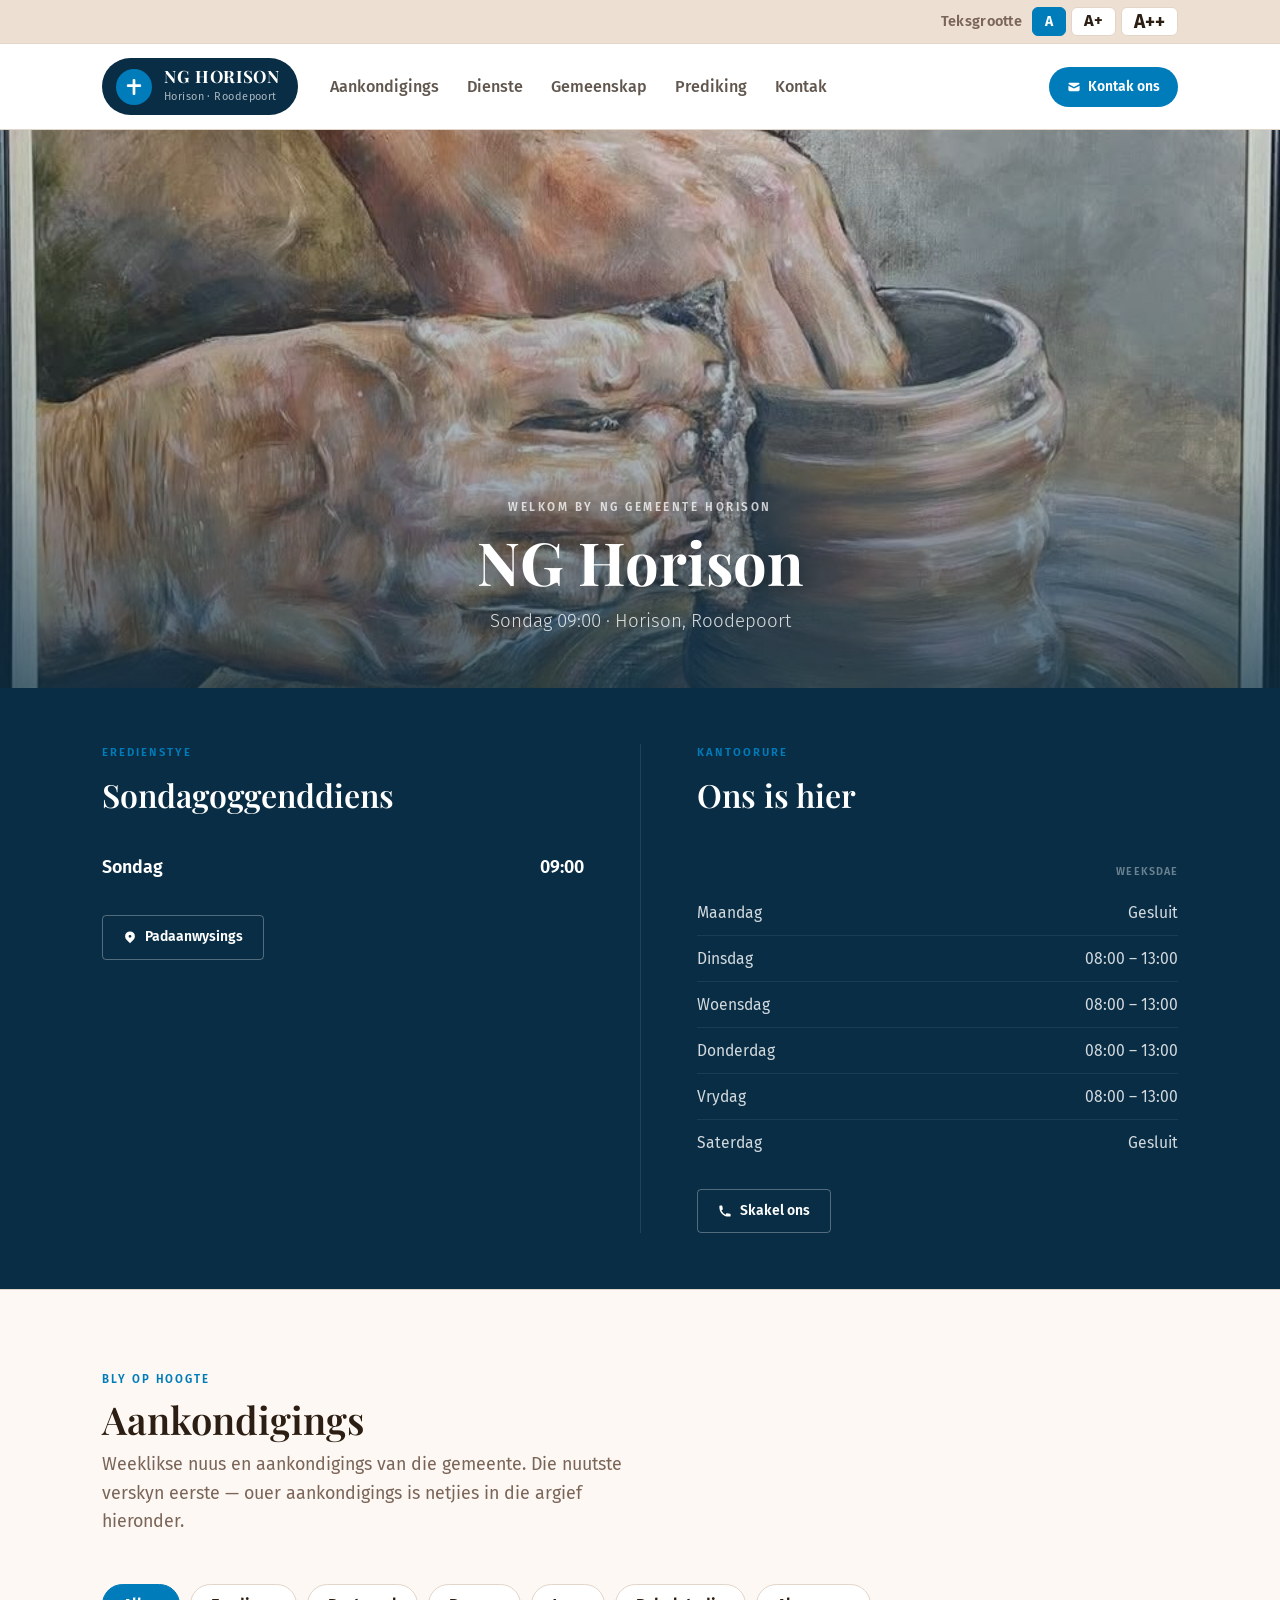
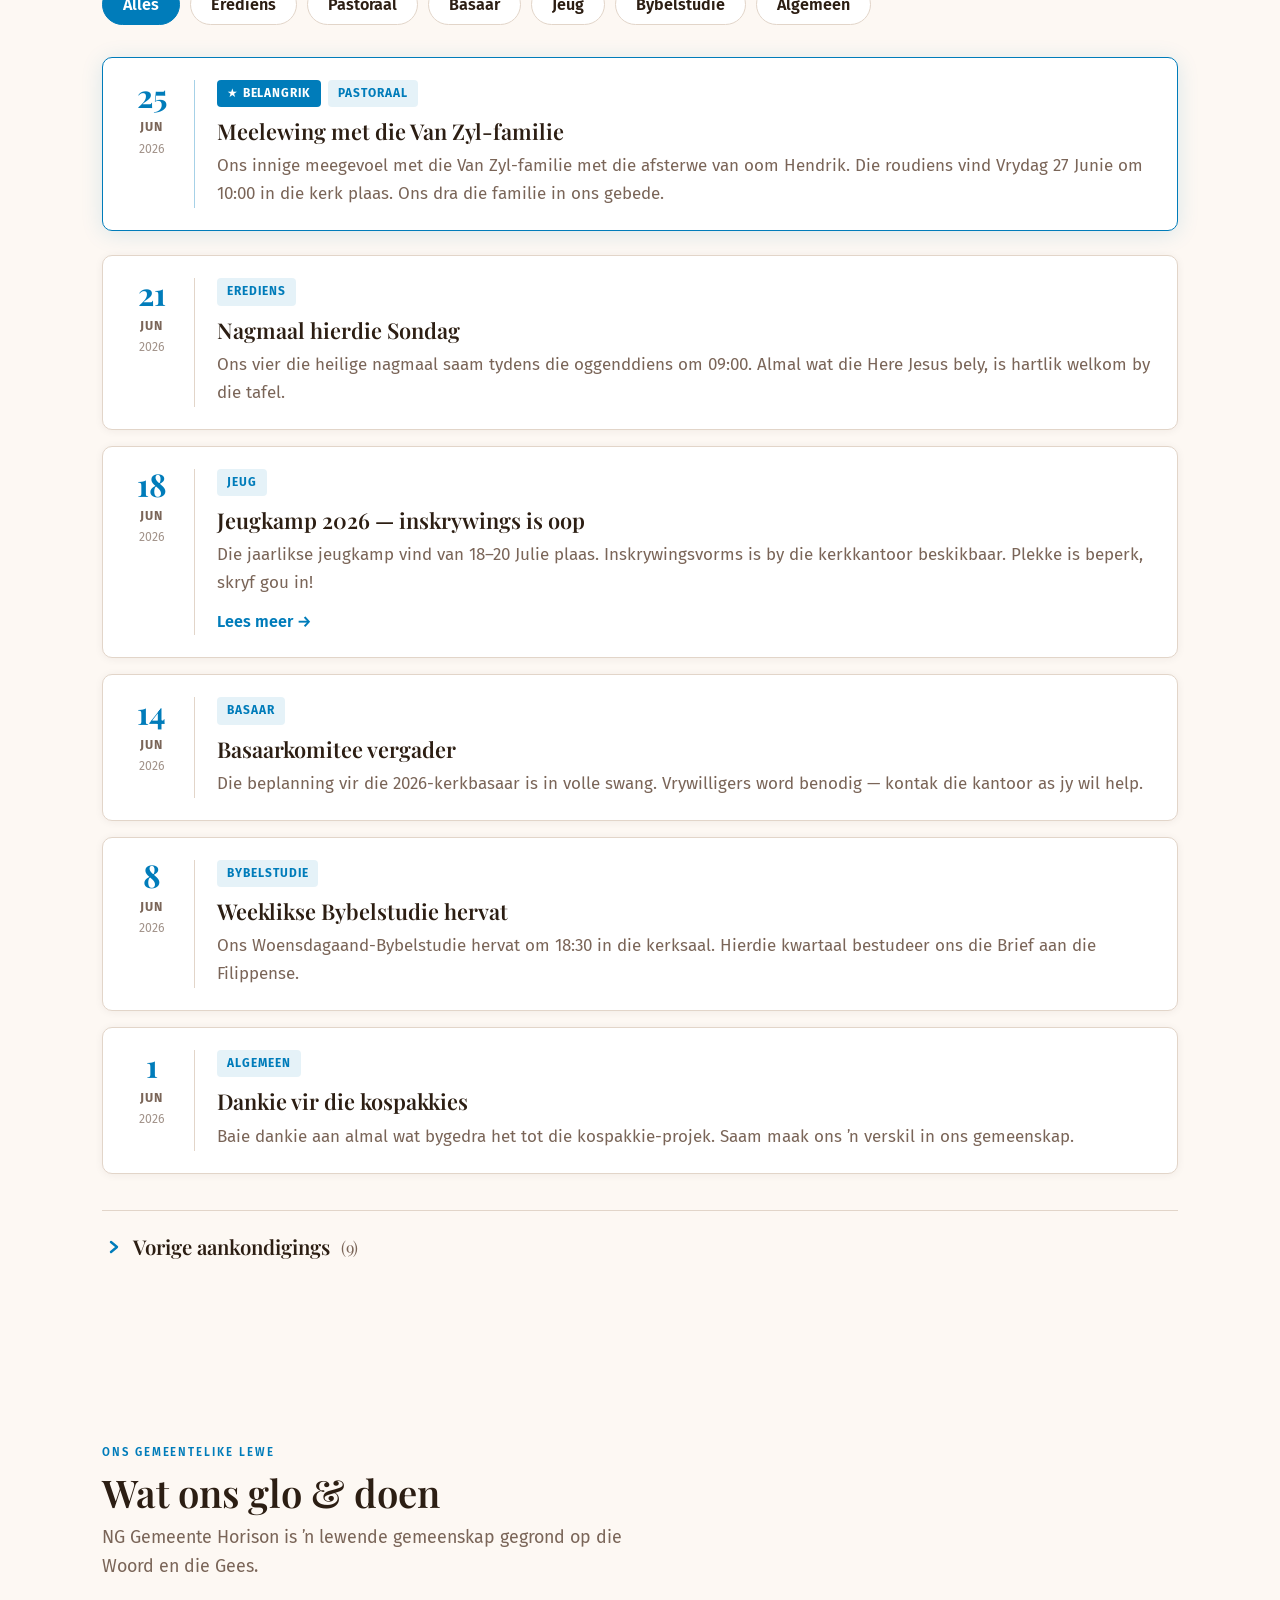
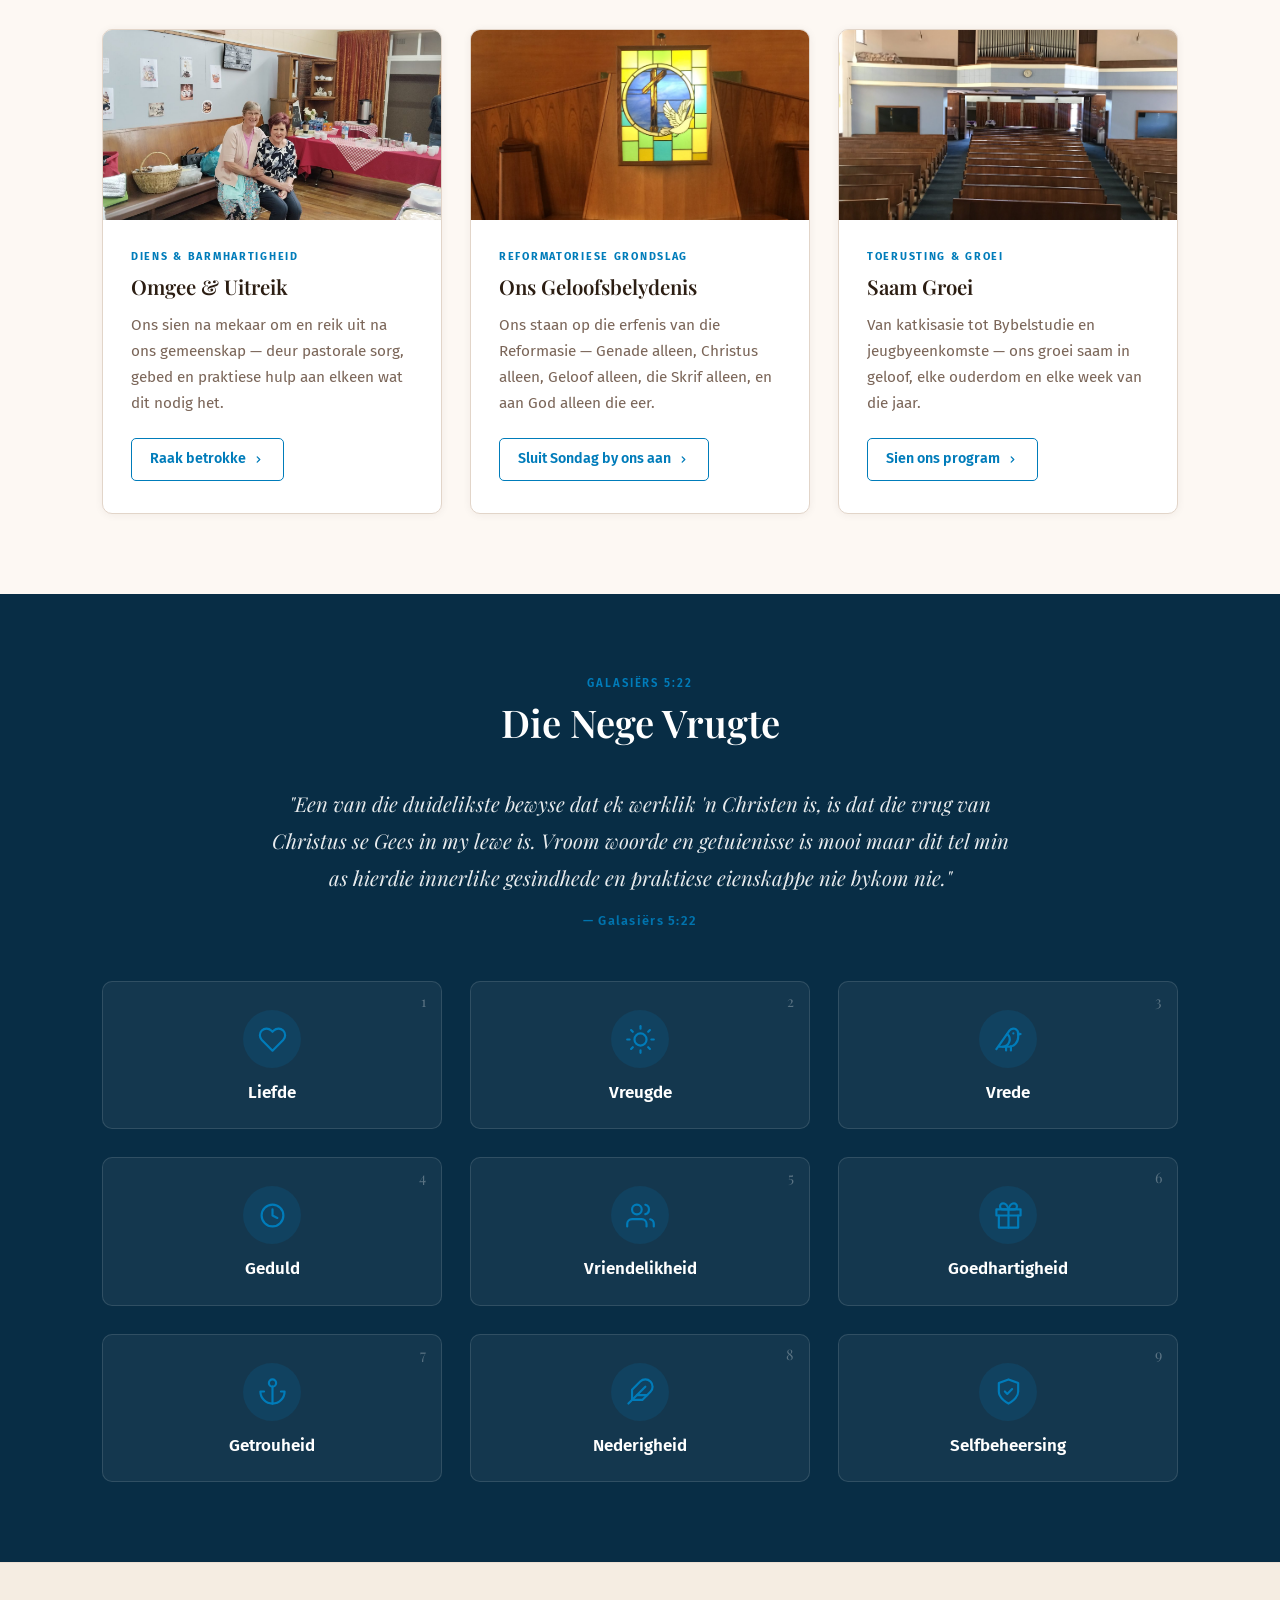
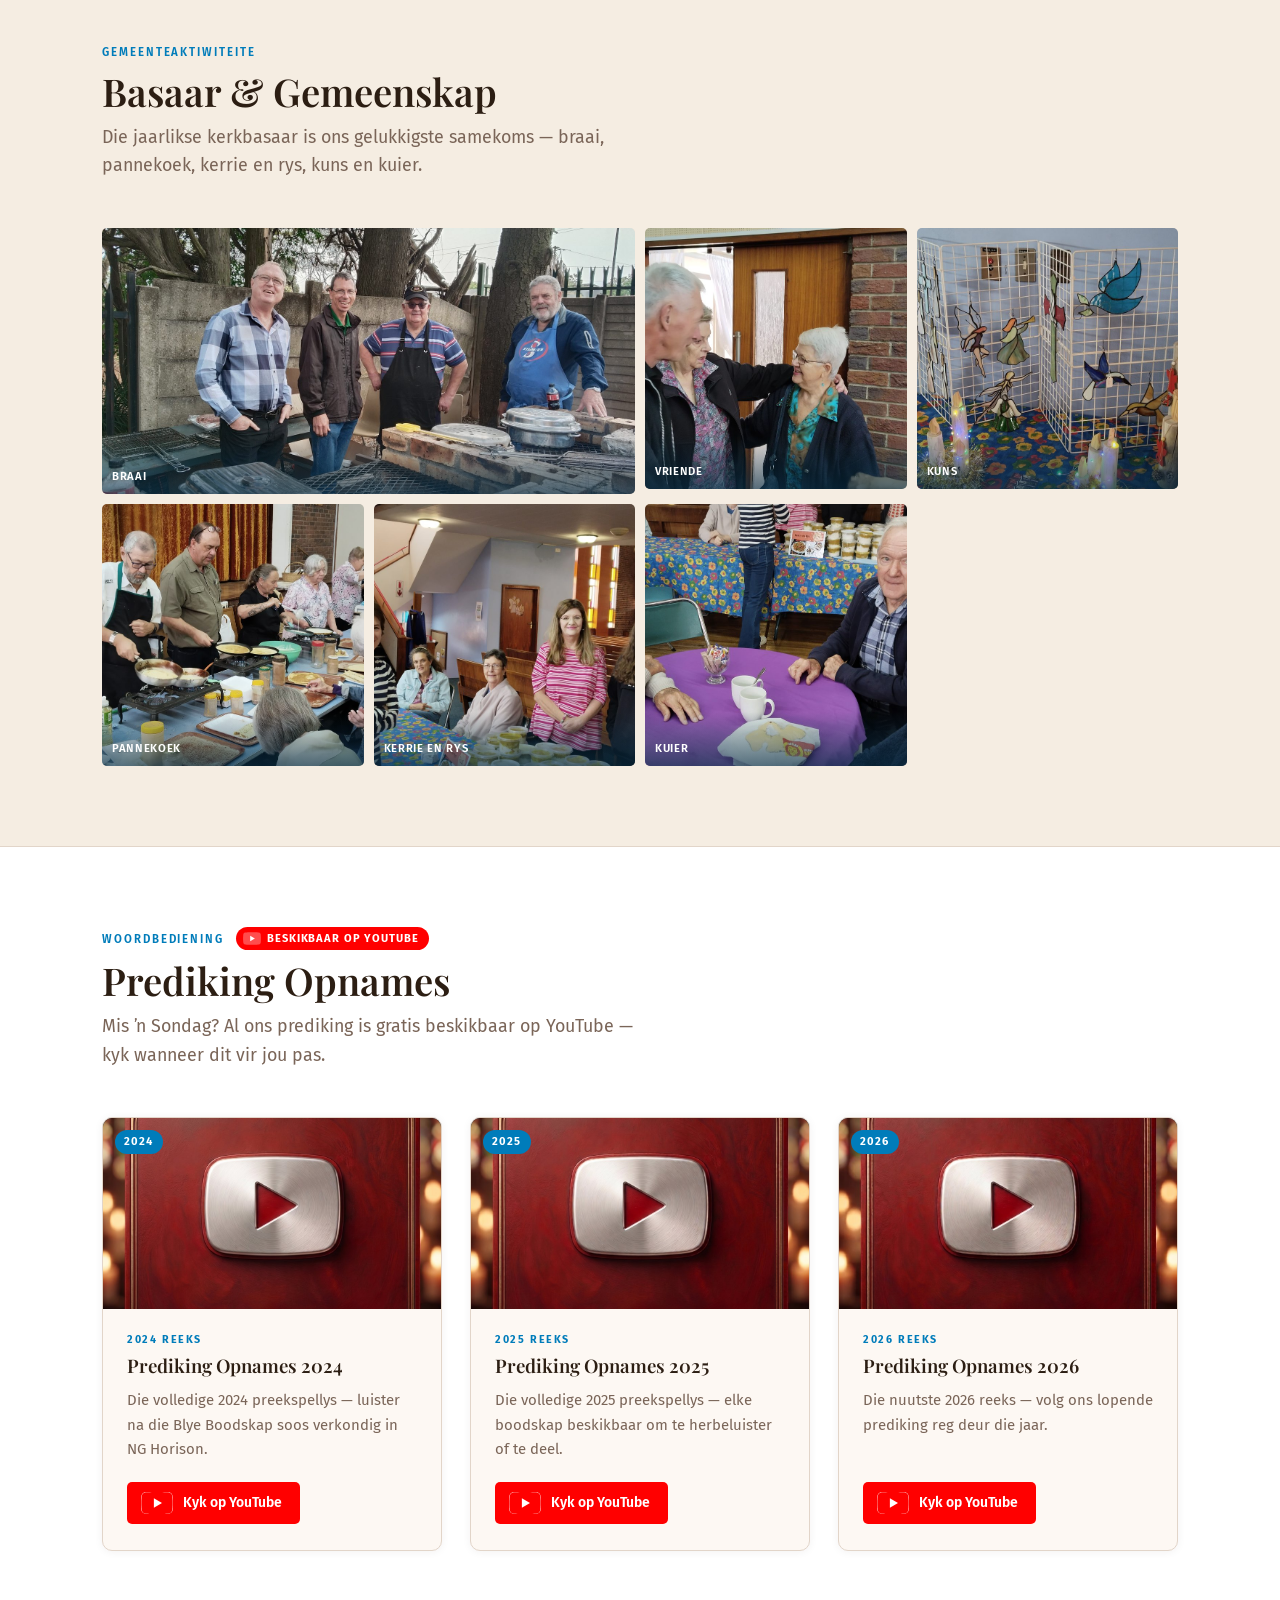
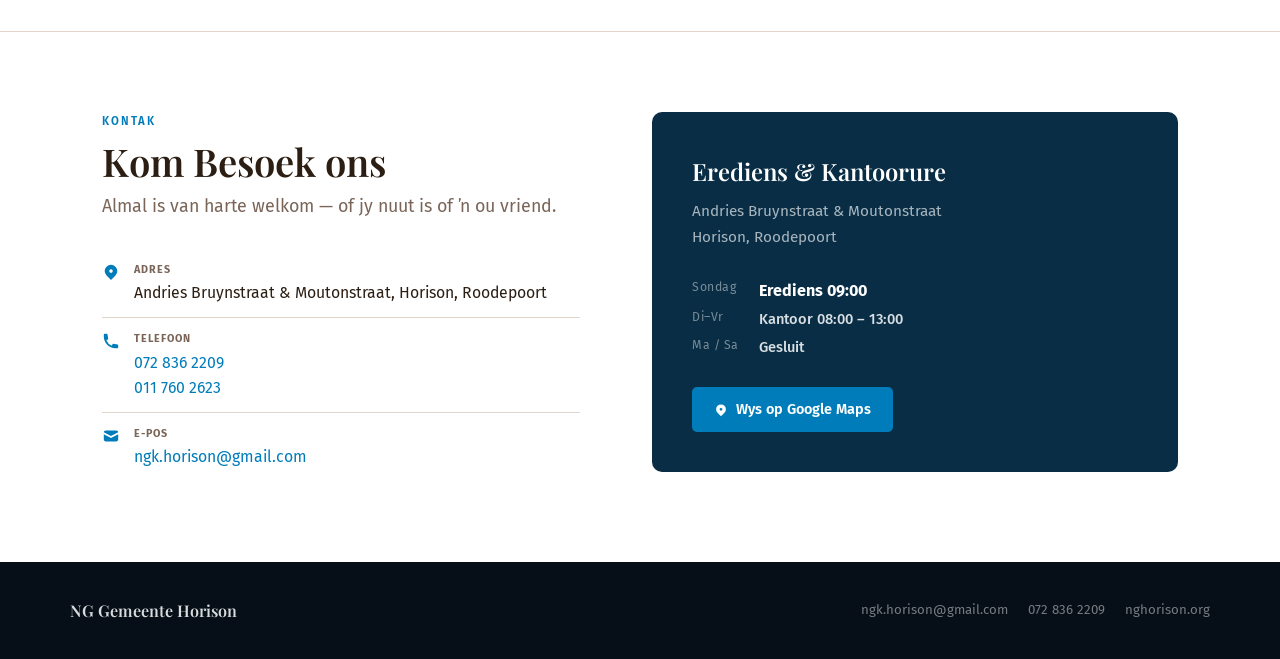
==== commit 64cc0123: "Optimize images for web (107MB -> 9MB) Resize/recompress all photos (max 1600px, q82, EXIF-fixed) an" ====
--- a/index.html
+++ b/index.html
@@ -1347,7 +1347,7 @@
         <div class="yt-card-thumb">
           <div class="yt-card-overlay"></div>
           <span class="yt-card-year-badge">2024</span>
-          <img src="assets/images/img-youtube-2024.png" alt="2024 Prediking" onerror="this.style.display='none'">        </div>
+          <img src="assets/images/img-youtube-2024.jpg" alt="2024 Prediking" onerror="this.style.display='none'">        </div>
         <div class="yt-card-body">
           <div class="yt-card-label">2024 Reeks</div>
           <div class="yt-card-title">Prediking Opnames 2024</div>
@@ -1367,7 +1367,7 @@
         <div class="yt-card-thumb">
           <div class="yt-card-overlay"></div>
           <span class="yt-card-year-badge">2025</span>
-          <img src="assets/images/img-youtube-2025.png" alt="2025 Prediking" onerror="this.style.display='none'">        </div>
+          <img src="assets/images/img-youtube-2025.jpg" alt="2025 Prediking" onerror="this.style.display='none'">        </div>
         <div class="yt-card-body">
           <div class="yt-card-label">2025 Reeks</div>
           <div class="yt-card-title">Prediking Opnames 2025</div>
@@ -1387,7 +1387,7 @@
         <div class="yt-card-thumb">
           <div class="yt-card-overlay"></div>
           <span class="yt-card-year-badge">2026</span>
-          <img src="assets/images/img-youtube-2026.png" alt="2026 Prediking" onerror="this.style.display='none'">        </div>
+          <img src="assets/images/img-youtube-2026.jpg" alt="2026 Prediking" onerror="this.style.display='none'">        </div>
         <div class="yt-card-body">
           <div class="yt-card-label">2026 Reeks</div>
           <div class="yt-card-title">Prediking Opnames 2026</div>
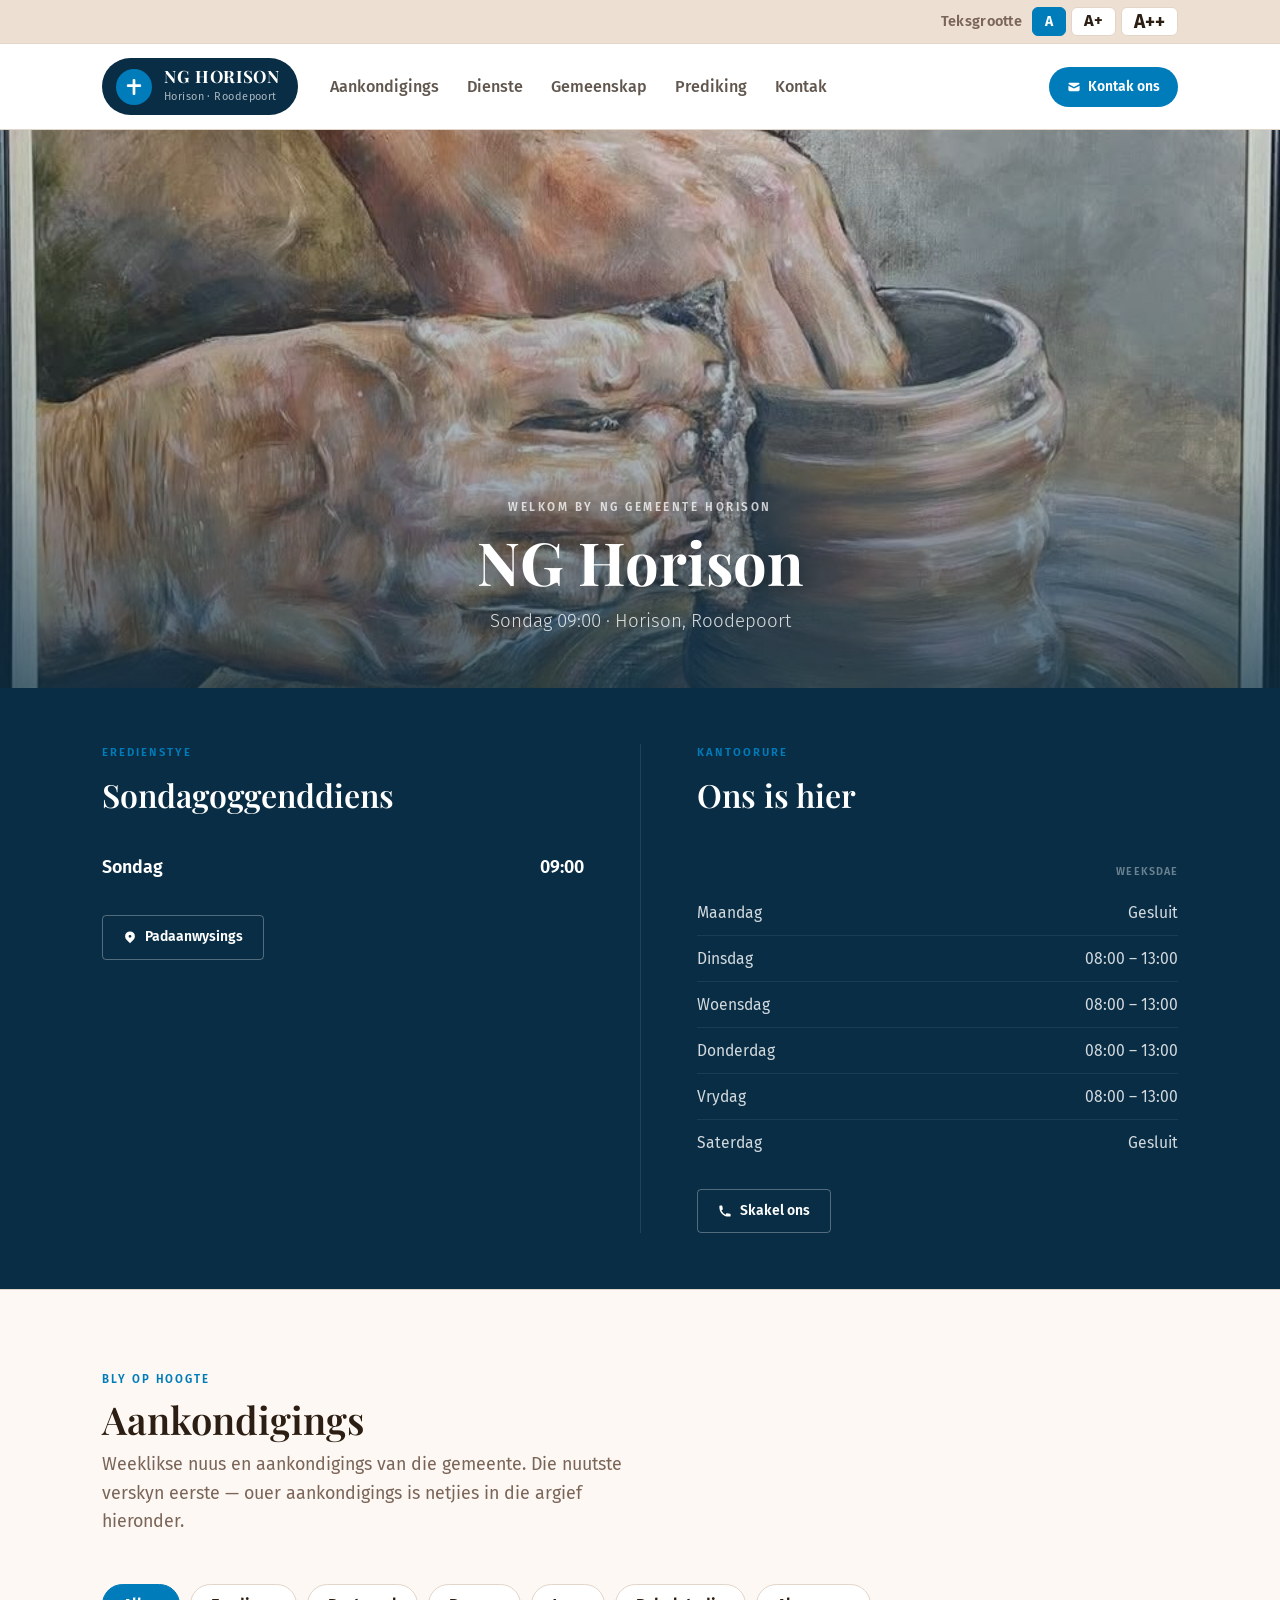
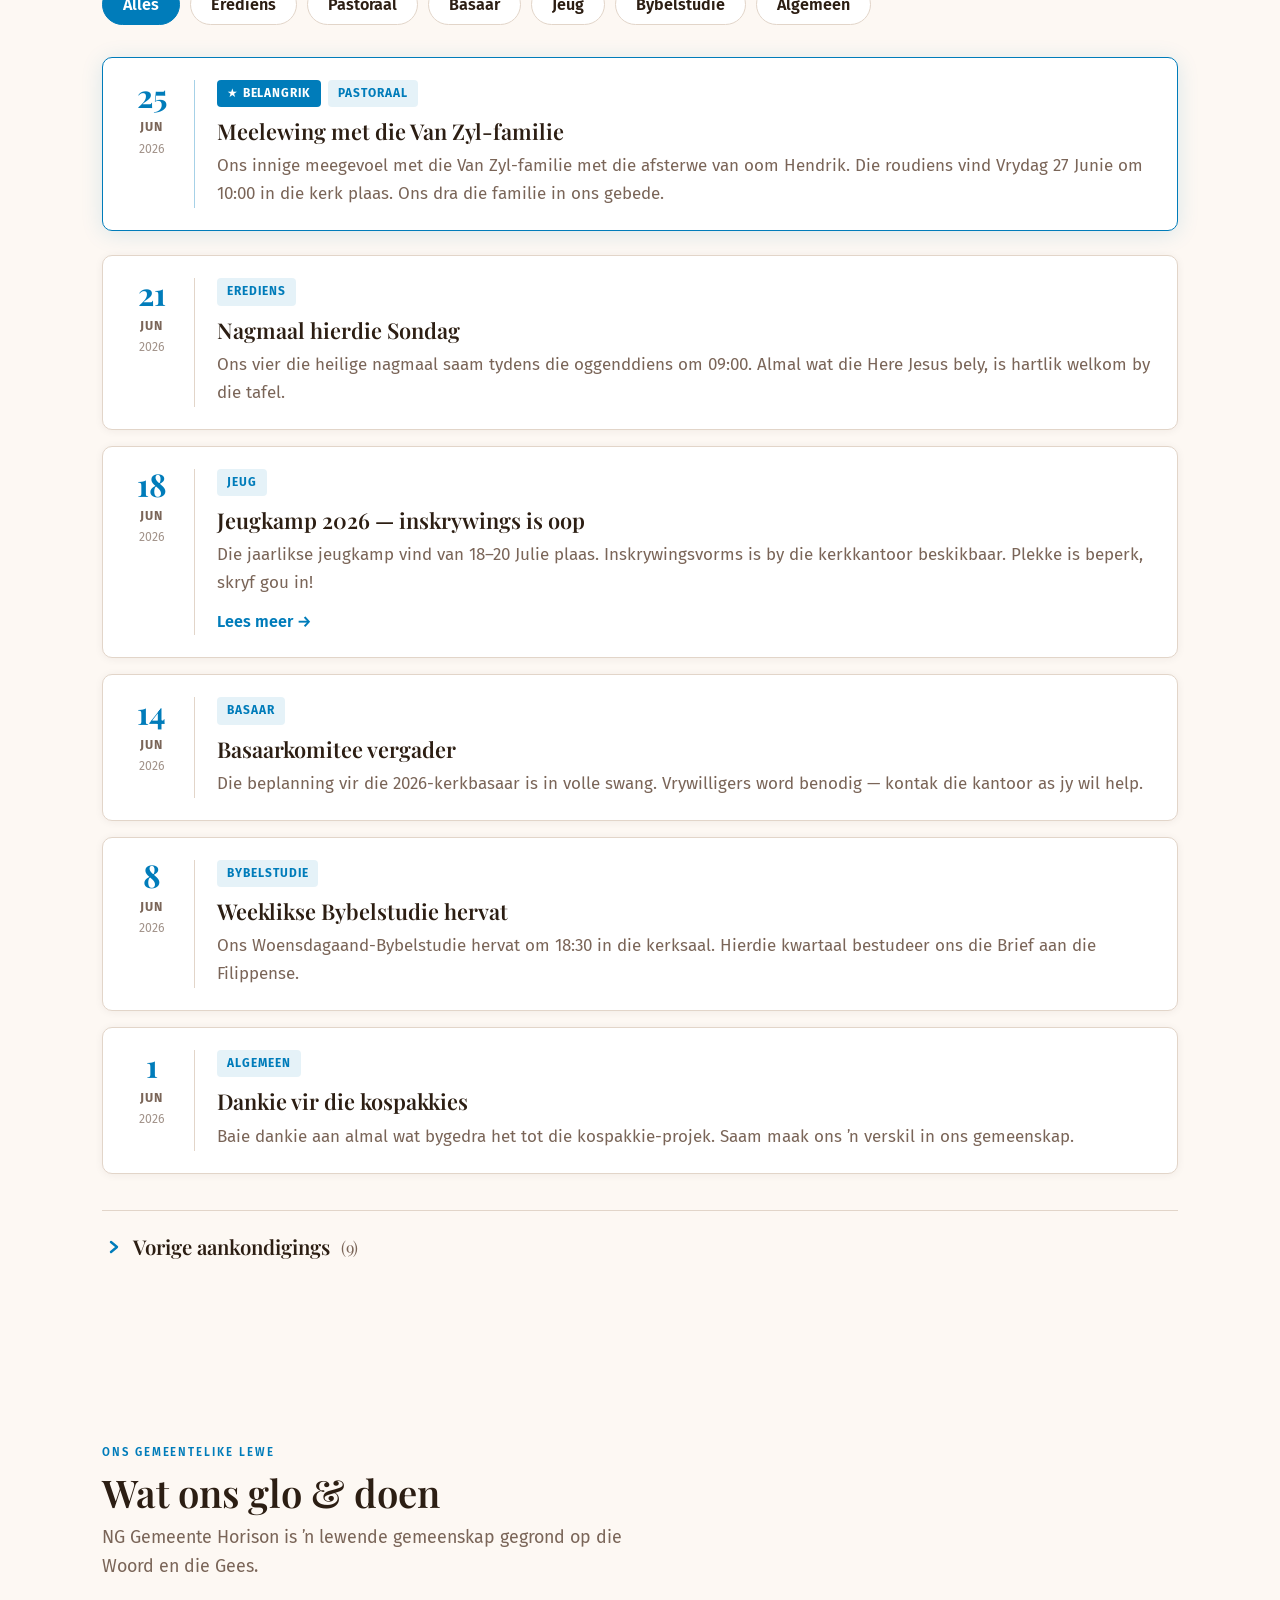
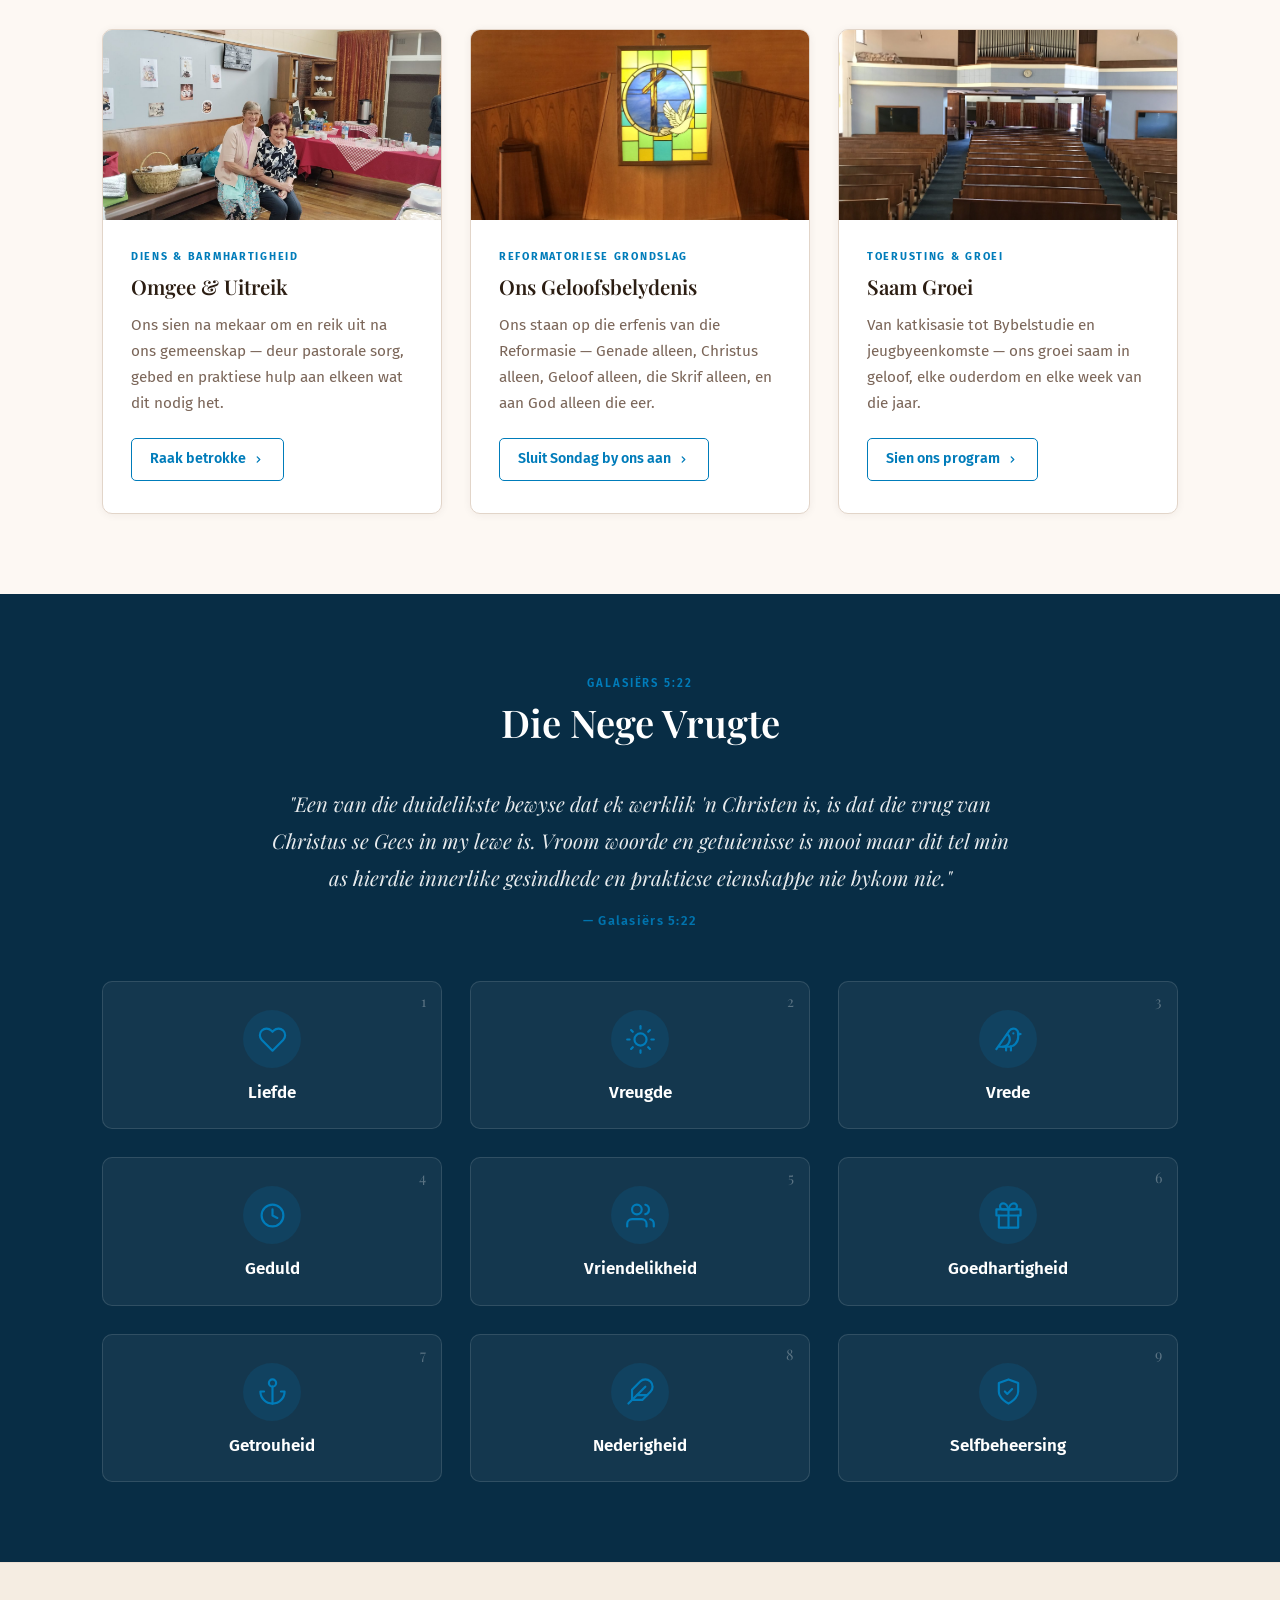
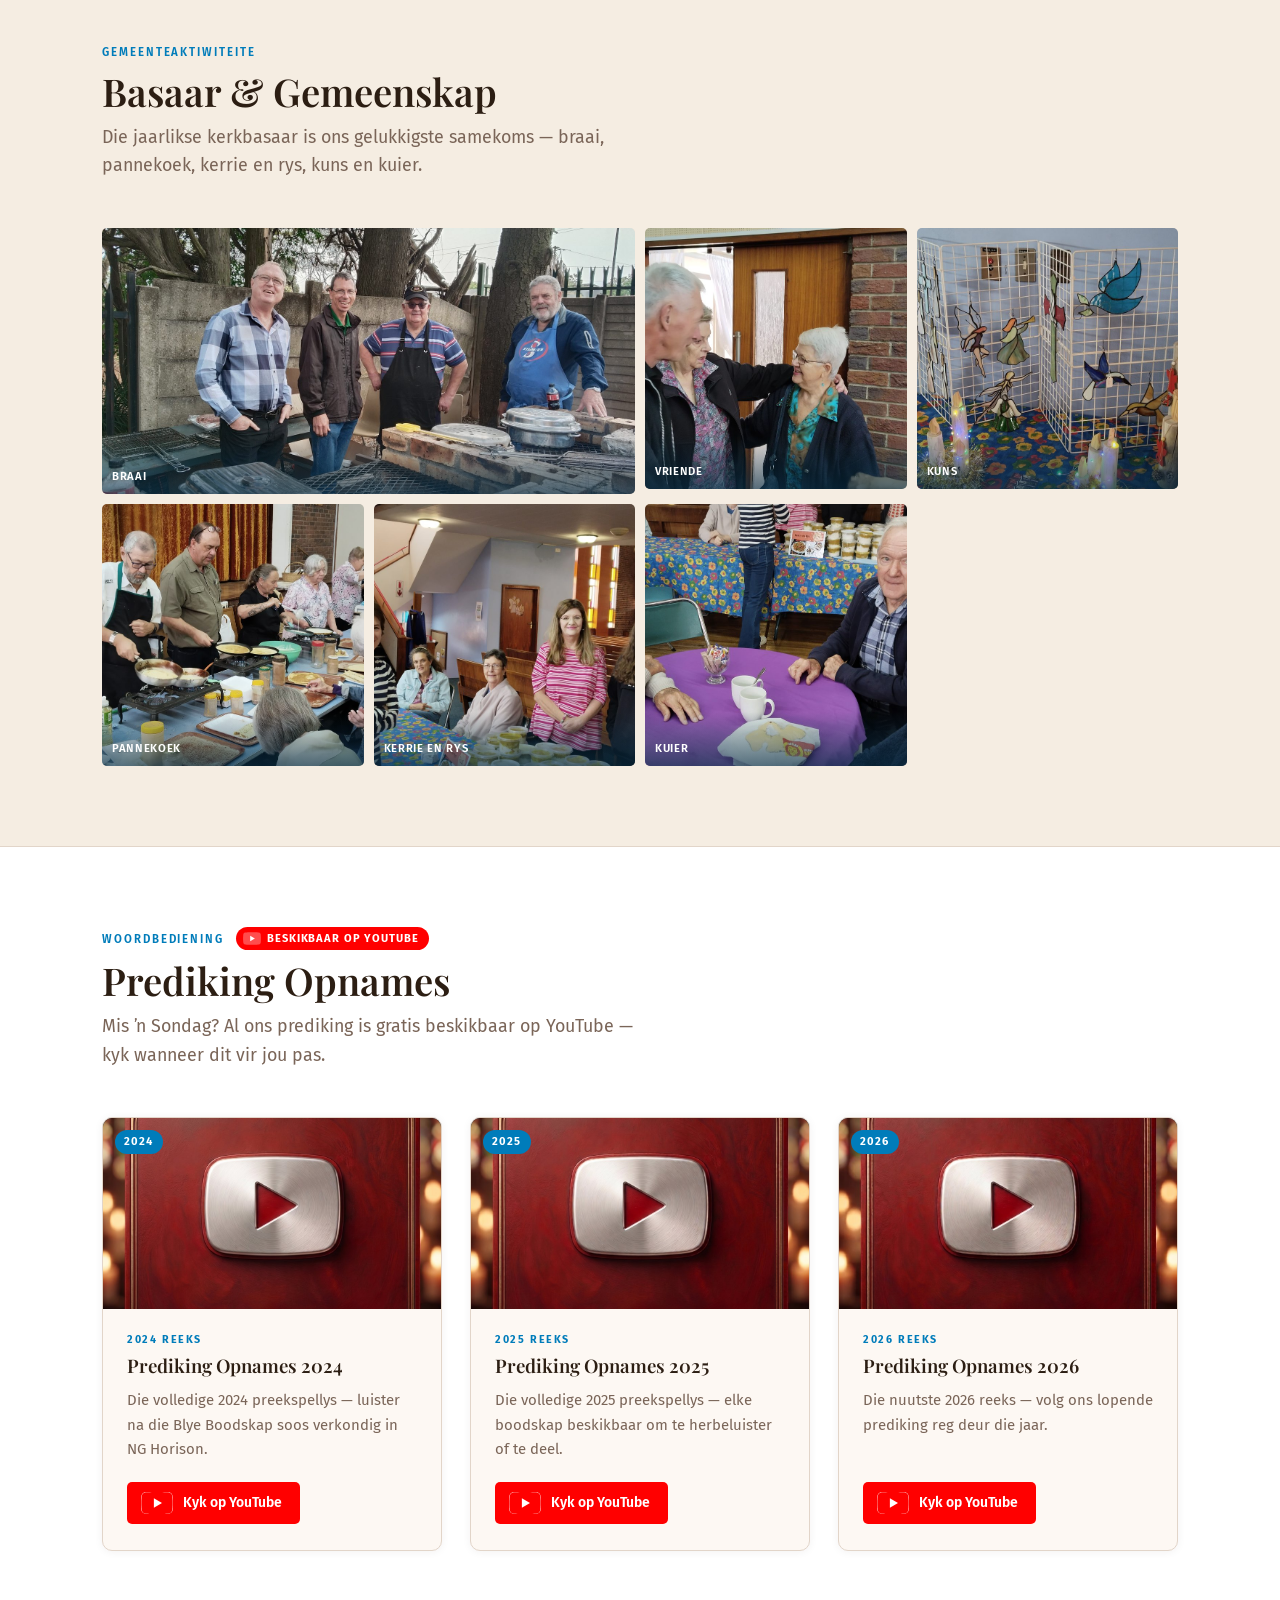
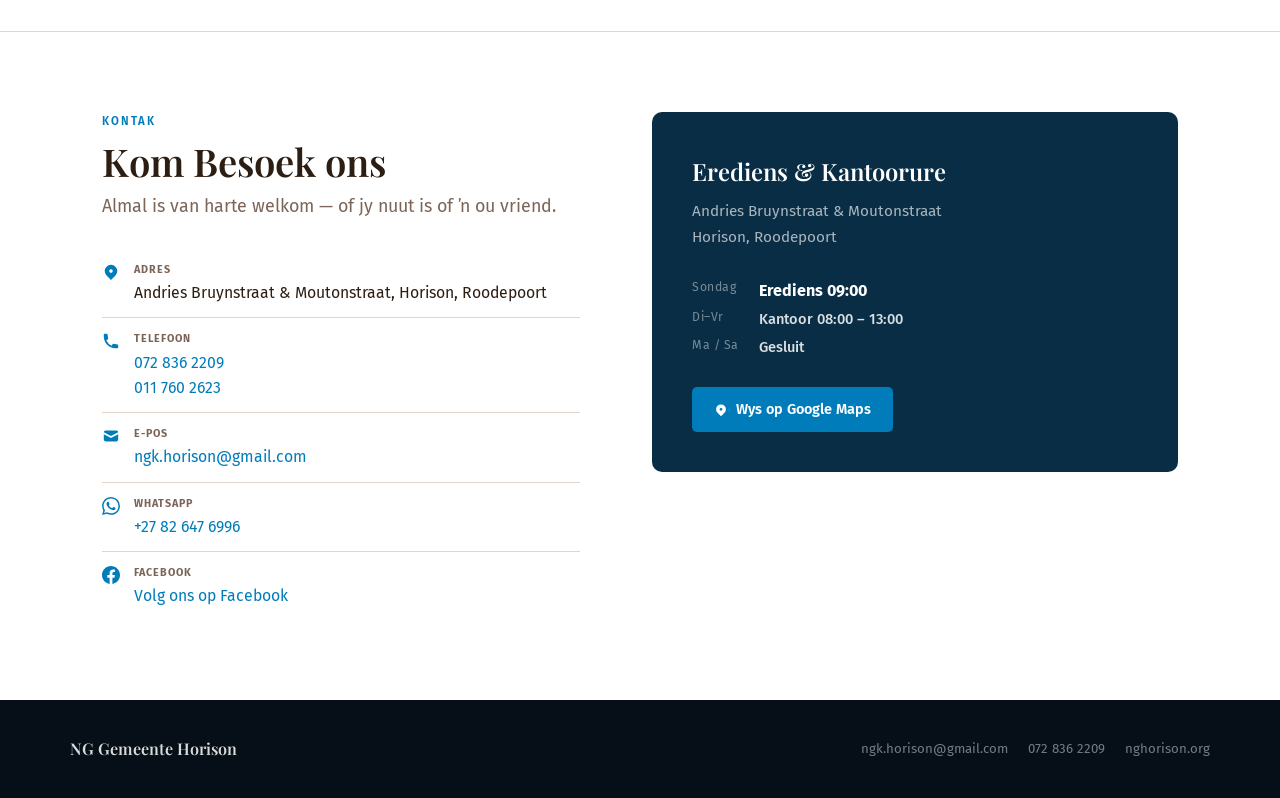
==== commit 79af6b13: "Add WhatsApp and Facebook to Kontak section Co-Authored-By: Claude Opus 4.8 <noreply@anthropic.com>" ====
--- a/index.html
+++ b/index.html
@@ -1437,6 +1437,20 @@
             <div>
               <span class="cd-label">E-pos</span>
               <a href="mailto:ngk.horison@gmail.com">ngk.horison@gmail.com</a>
+            </div>
+          </li>
+          <li>
+            <svg class="cd-icon" width="18" height="18" viewBox="0 0 24 24" fill="currentColor"><path d="M17.472 14.382c-.297-.149-1.758-.867-2.03-.967-.273-.099-.471-.148-.67.15-.197.297-.767.966-.94 1.164-.173.199-.347.223-.644.075-.297-.15-1.255-.463-2.39-1.475-.883-.788-1.48-1.761-1.653-2.059-.173-.297-.018-.458.13-.606.134-.133.298-.347.446-.52.149-.174.198-.298.298-.497.099-.198.05-.372-.025-.521-.075-.149-.669-1.612-.916-2.207-.242-.579-.487-.5-.669-.51-.173-.008-.371-.01-.57-.01-.198 0-.52.074-.792.372-.272.297-1.04 1.016-1.04 2.479 0 1.462 1.065 2.875 1.213 3.074.149.198 2.096 3.2 5.077 4.487.709.306 1.263.489 1.694.626.712.226 1.36.194 1.872.118.571-.085 1.758-.719 2.006-1.413.248-.694.248-1.289.173-1.413-.074-.124-.272-.198-.57-.347m-5.421 7.403h-.004a9.87 9.87 0 01-5.031-1.378l-.361-.214-3.741.982.998-3.648-.235-.374a9.86 9.86 0 01-1.51-5.26c.001-5.45 4.436-9.884 9.888-9.884 2.64 0 5.122 1.03 6.988 2.898a9.825 9.825 0 012.893 6.994c-.003 5.45-4.437 9.884-9.885 9.884m8.413-18.297A11.815 11.815 0 0012.05 0C5.495 0 .16 5.335.157 11.892c0 2.096.547 4.142 1.588 5.945L.057 24l6.305-1.654a11.882 11.882 0 005.683 1.448h.005c6.554 0 11.89-5.335 11.893-11.893a11.821 11.821 0 00-3.48-8.413z"/></svg>
+            <div>
+              <span class="cd-label">WhatsApp</span>
+              <a href="https://wa.me/27826476996" target="_blank" rel="noopener">+27 82 647 6996</a>
+            </div>
+          </li>
+          <li>
+            <svg class="cd-icon" width="18" height="18" viewBox="0 0 24 24" fill="currentColor"><path d="M24 12.073c0-6.627-5.373-12-12-12s-12 5.373-12 12c0 5.99 4.388 10.954 10.125 11.854v-8.385H7.078v-3.47h3.047V9.43c0-3.007 1.792-4.669 4.533-4.669 1.312 0 2.686.235 2.686.235v2.953H15.83c-1.491 0-1.956.925-1.956 1.874v2.25h3.328l-.532 3.47h-2.796v8.385C19.612 23.027 24 18.062 24 12.073z"/></svg>
+            <div>
+              <span class="cd-label">Facebook</span>
+              <a href="https://www.facebook.com/profile.php?id=61590658646426" target="_blank" rel="noopener">Volg ons op Facebook</a>
             </div>
           </li>
         </ul>
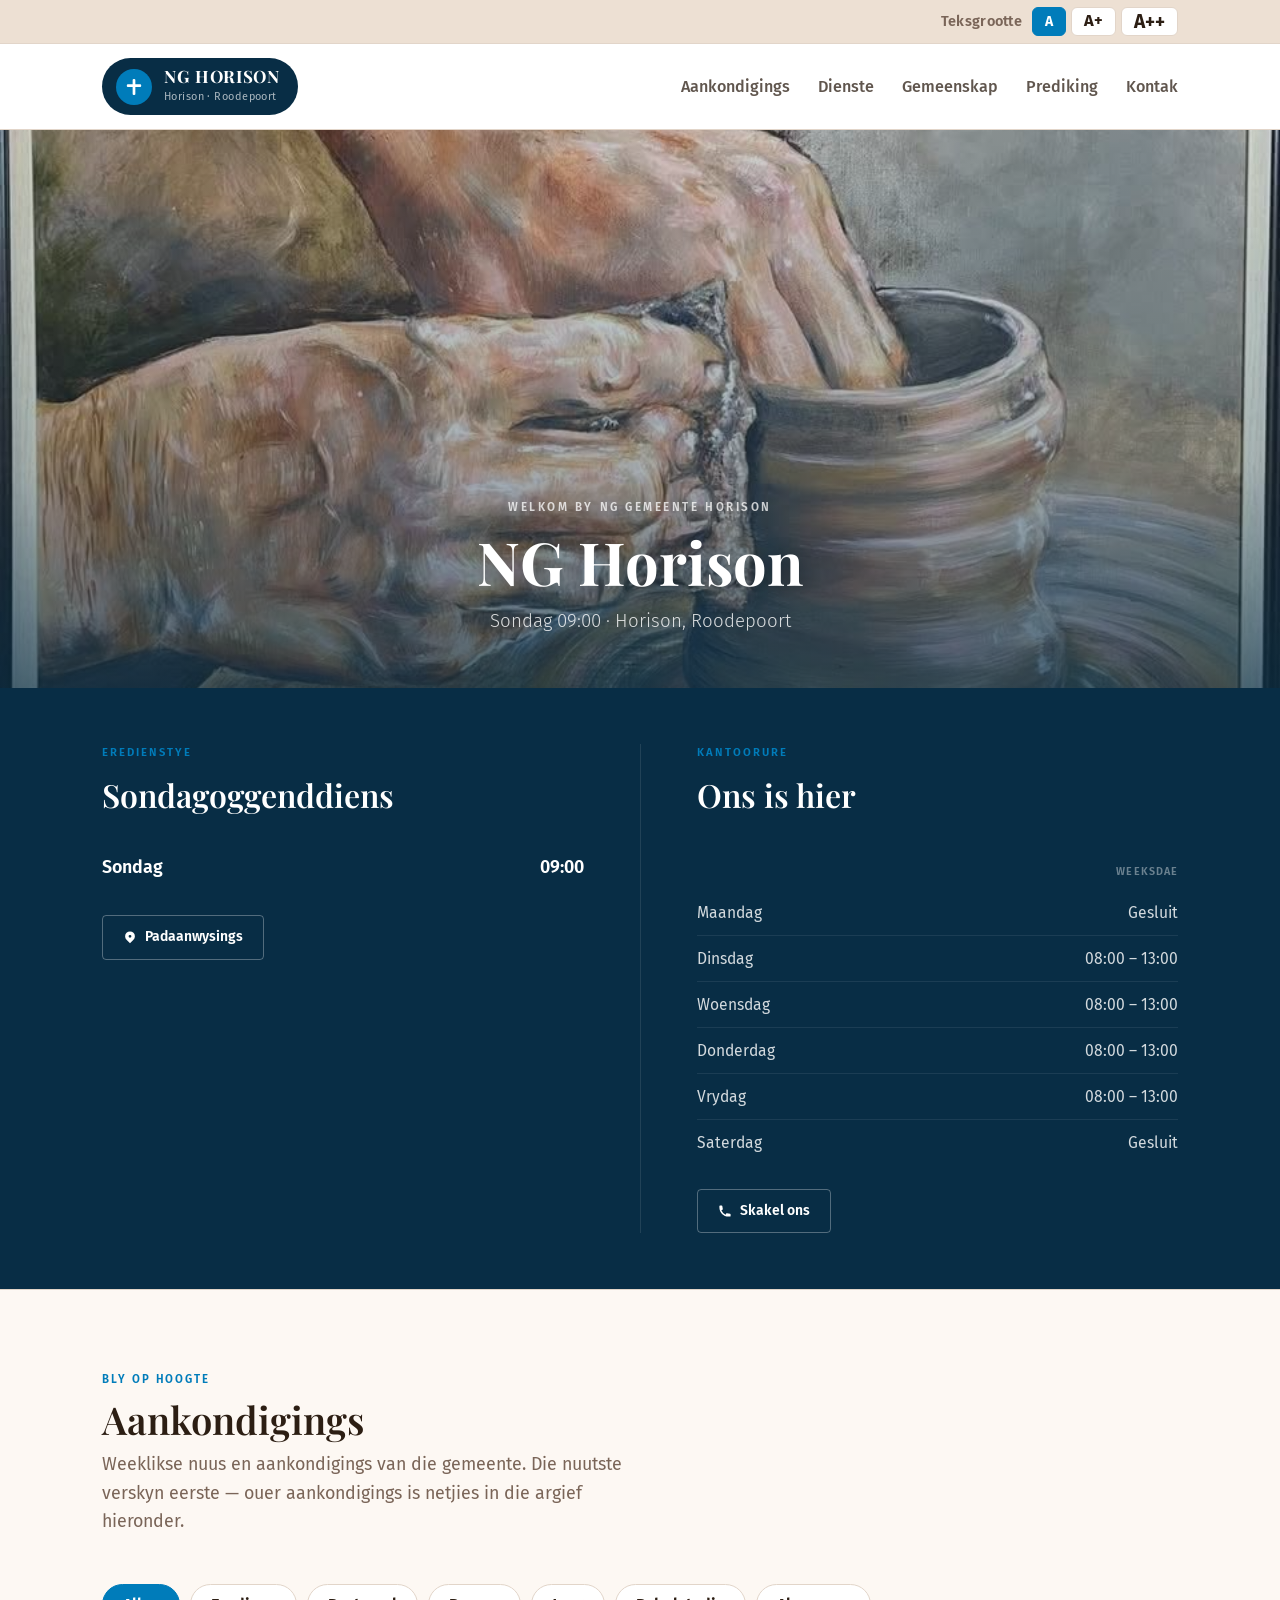
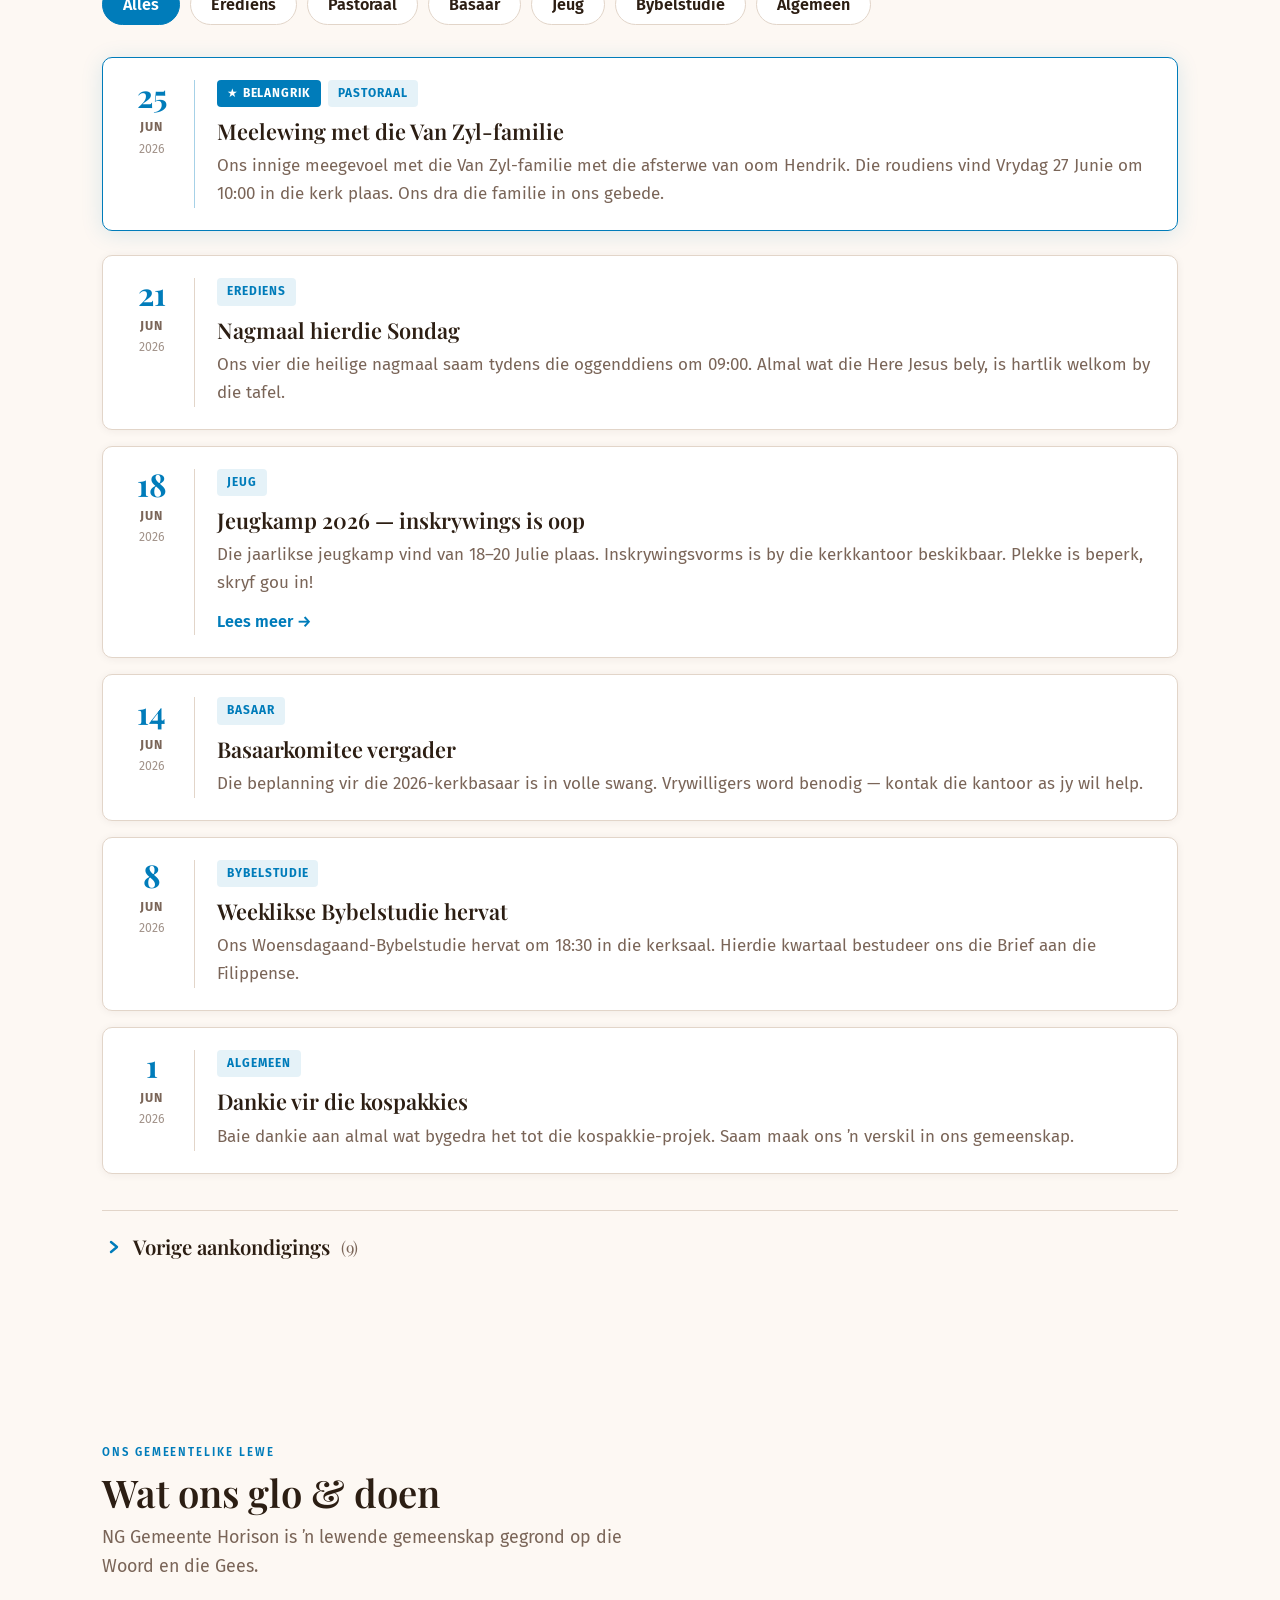
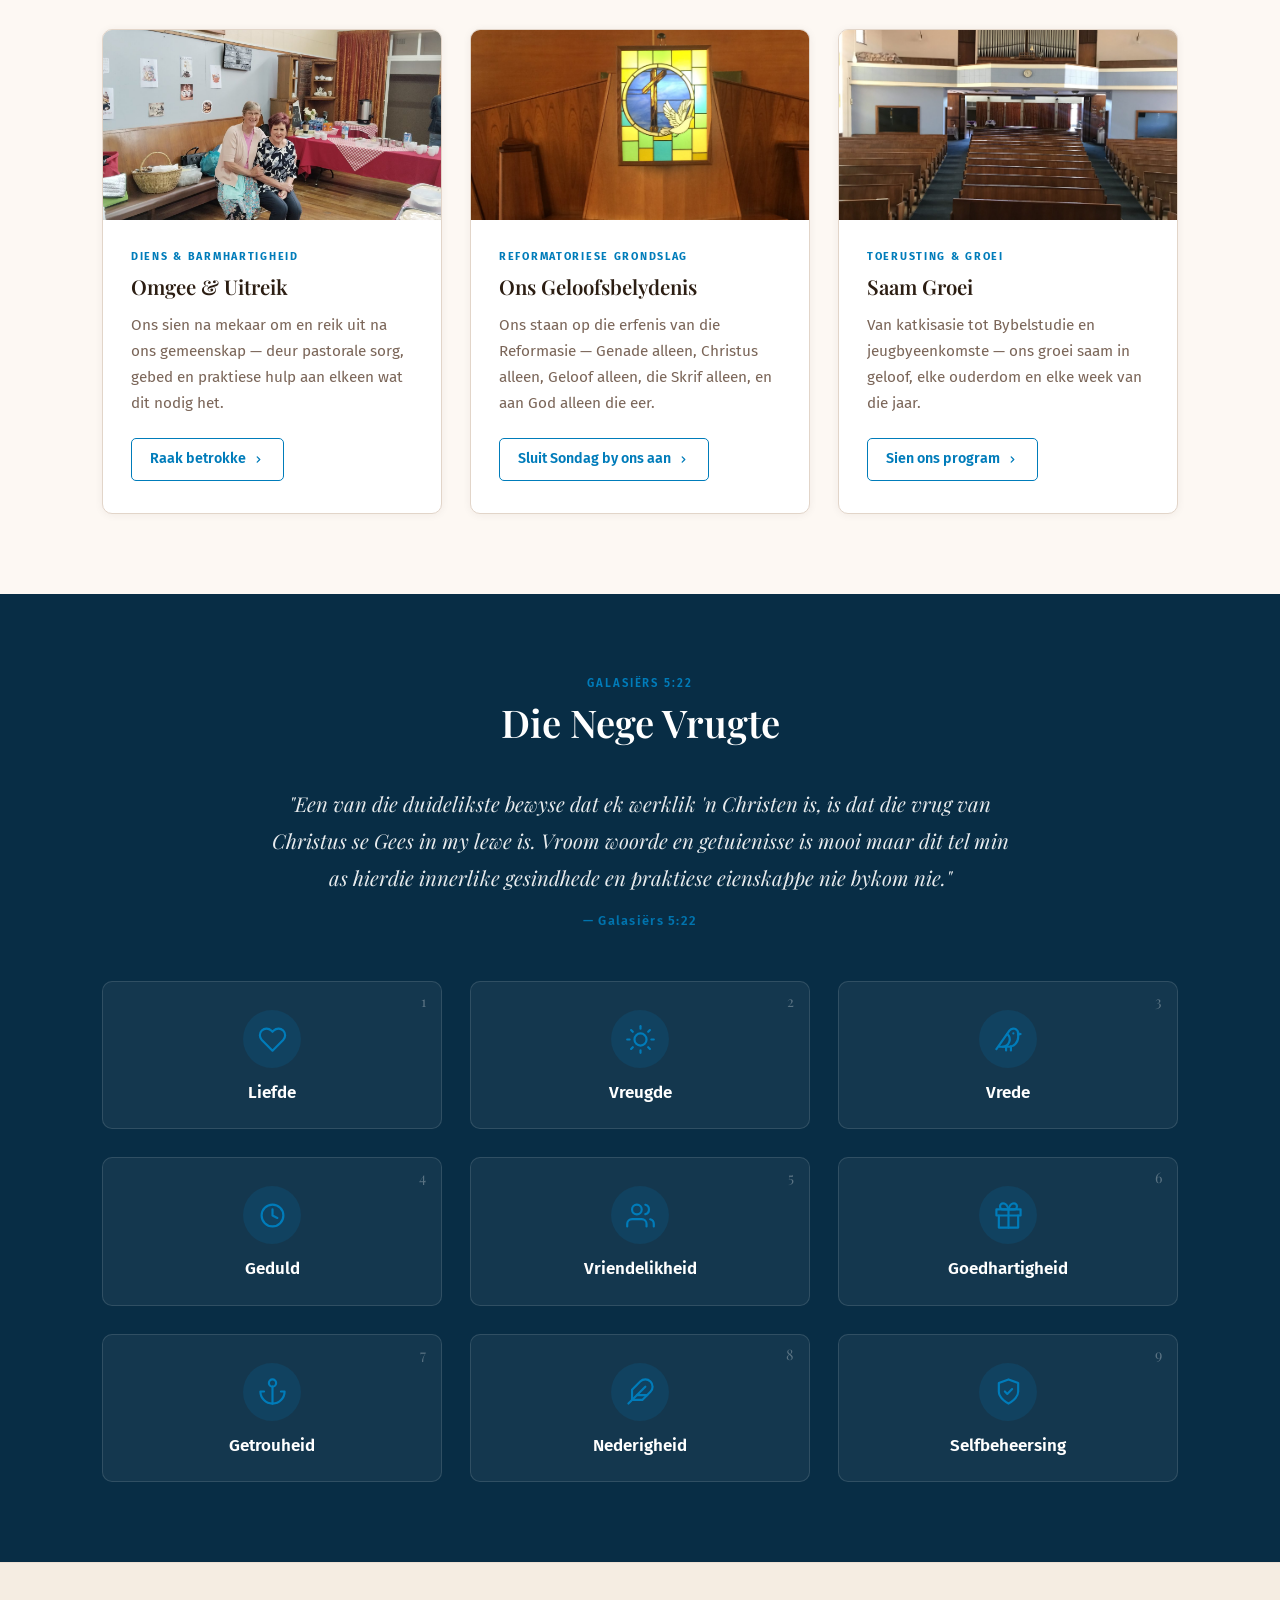
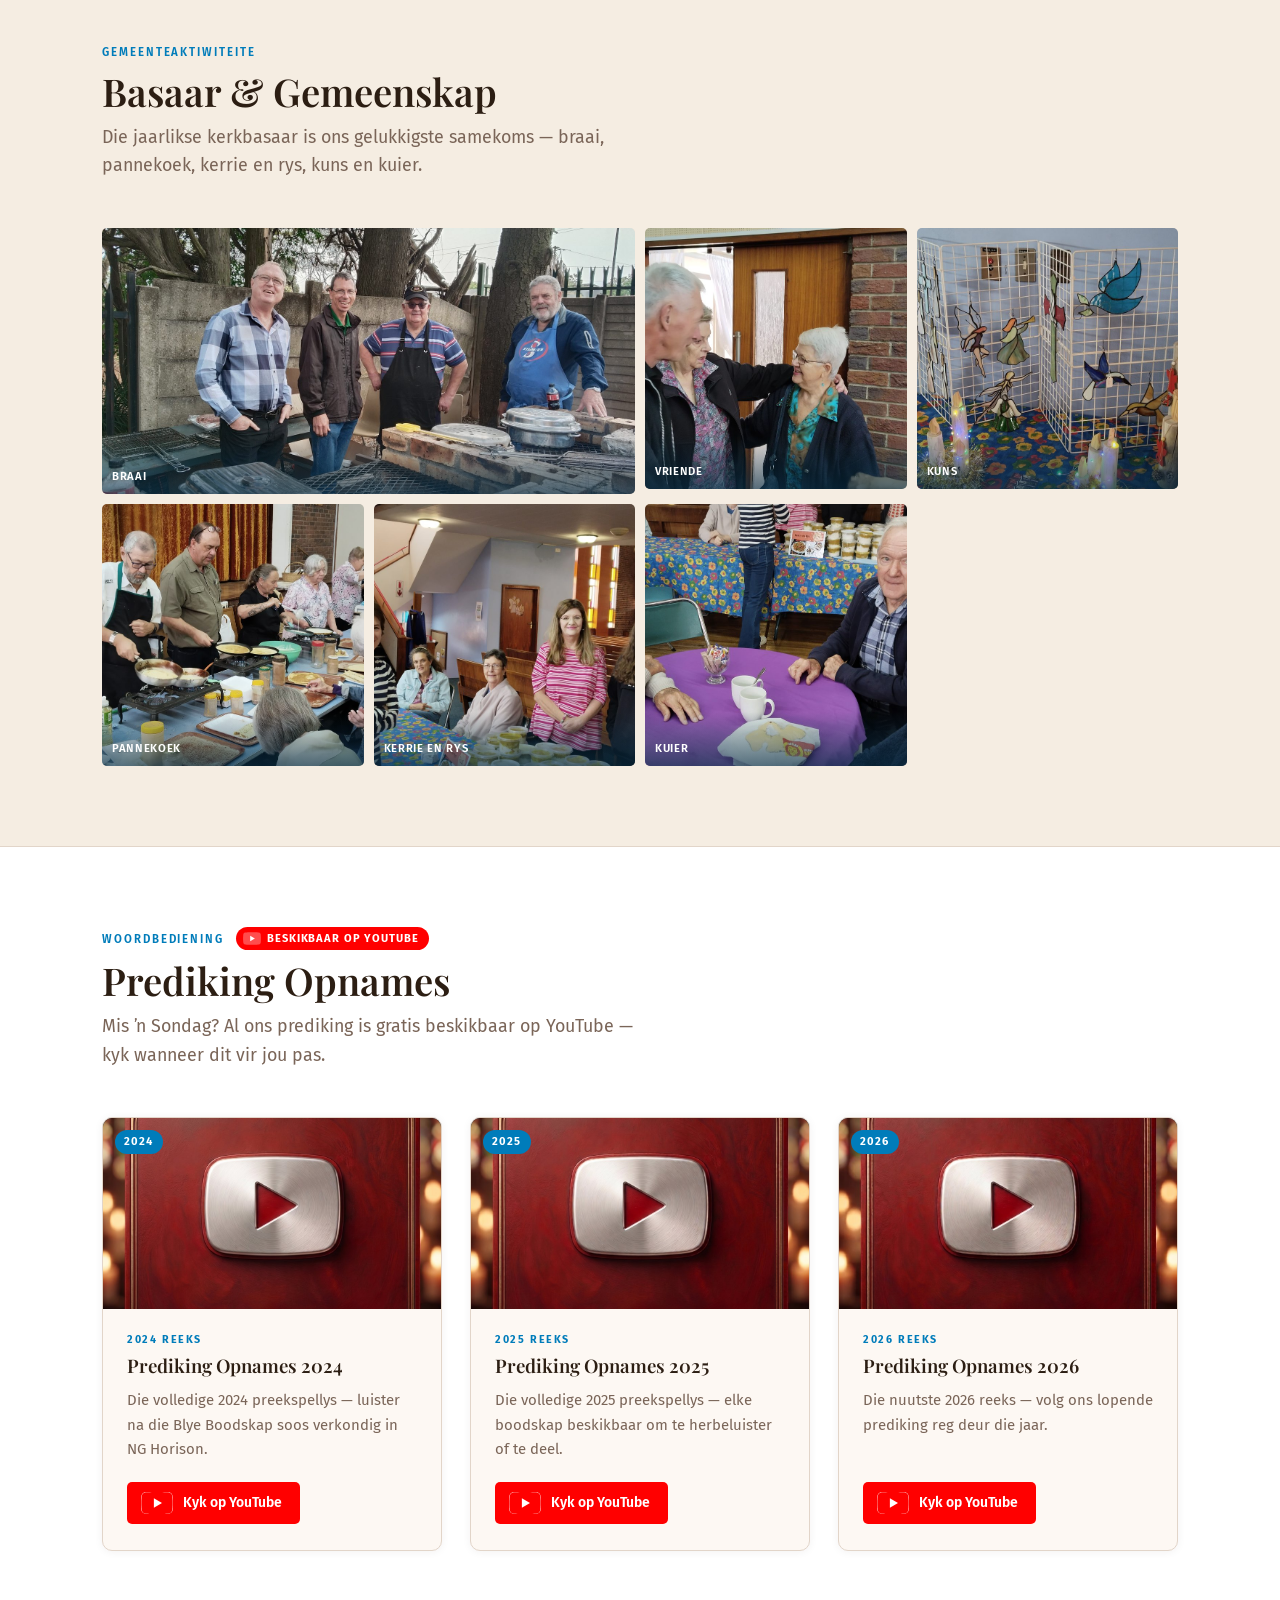
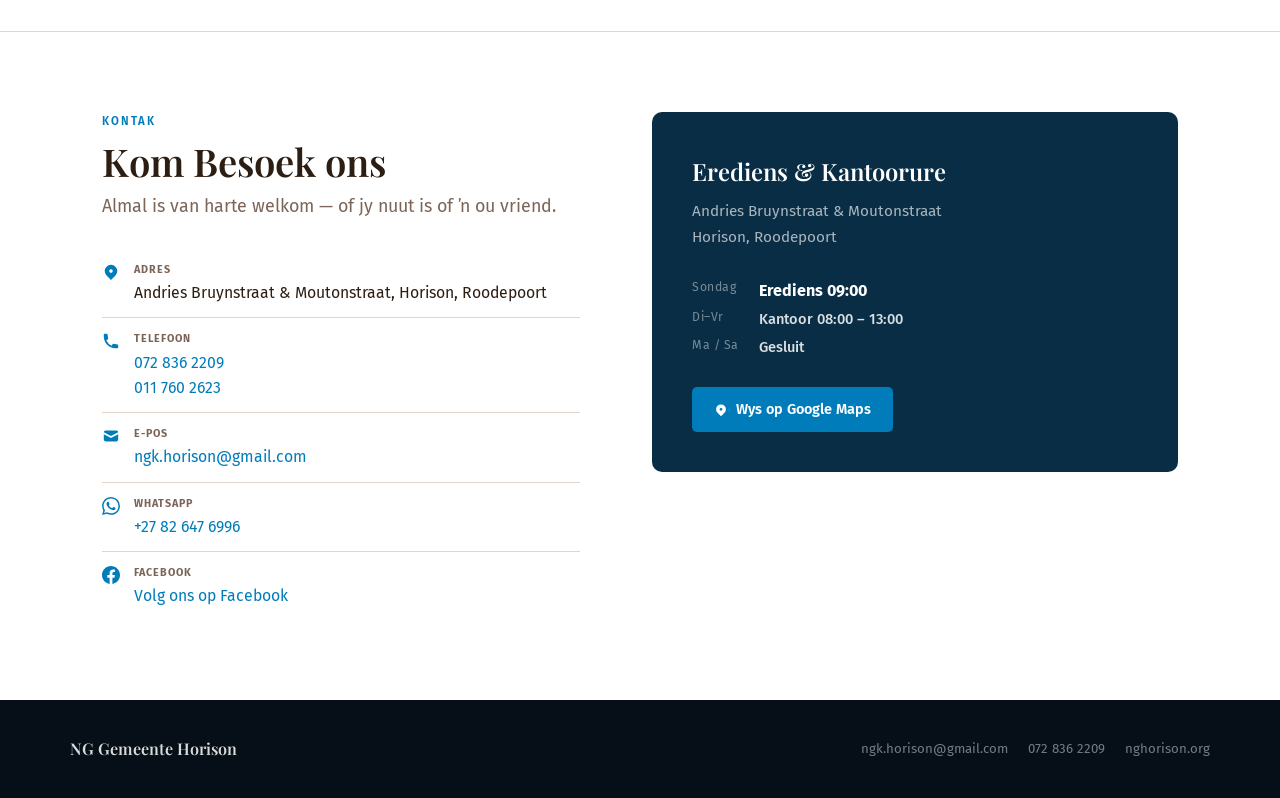
==== commit db871741: "Remove Kontak ons button from header nav Co-Authored-By: Claude Opus 4.8 <noreply@anthropic.com>" ====
--- a/index.html
+++ b/index.html
@@ -147,6 +147,7 @@
     .header-nav {
       display: flex;
       align-items: center;
+      justify-content: flex-end;
       gap: 28px;
       flex: 1;
     }
@@ -159,22 +160,6 @@
       white-space: nowrap;
     }
     .header-nav a:hover { opacity: 1; }
-
-    .header-cta {
-      display: inline-flex;
-      align-items: center;
-      gap: 7px;
-      background: var(--accent);
-      color: white;
-      font-size: 0.82rem;
-      font-weight: 600;
-      padding: 9px 18px;
-      border-radius: 50px;
-      white-space: nowrap;
-      transition: background 0.12s;
-      flex-shrink: 0;
-    }
-    .header-cta:hover { background: var(--accent-dark); }
 
     /* Utility bar — text-size control */
     .util-bar {
@@ -982,7 +967,6 @@
       .header-inner { padding: 12px 16px; gap: 12px; }
       .util-inner { justify-content: center; padding: 7px 16px; }
       .nav-toggle { display: inline-flex; }
-      .header-cta { display: none; }
       .header-nav {
         display: none;
         flex: none;
@@ -1067,11 +1051,6 @@
       <a href="#youtube">Prediking</a>
       <a href="#kontak">Kontak</a>
     </nav>
-
-    <a href="mailto:ngk.horison@gmail.com" class="header-cta">
-      <svg width="14" height="14" viewBox="0 0 20 20" fill="currentColor"><path d="M2.003 5.884L10 9.882l7.997-3.998A2 2 0 0016 4H4a2 2 0 00-1.997 1.884z"/><path d="M18 8.118l-8 4-8-4V14a2 2 0 002 2h12a2 2 0 002-2V8.118z"/></svg>
-      Kontak ons
-    </a>
 
     <button type="button" class="nav-toggle" aria-label="Maak kieslys oop" aria-controls="hoofnav" aria-expanded="false">
       <svg width="24" height="24" viewBox="0 0 24 24" fill="none" stroke="currentColor" stroke-width="2.2" stroke-linecap="round"><line x1="4" y1="7" x2="20" y2="7"/><line x1="4" y1="12" x2="20" y2="12"/><line x1="4" y1="17" x2="20" y2="17"/></svg>
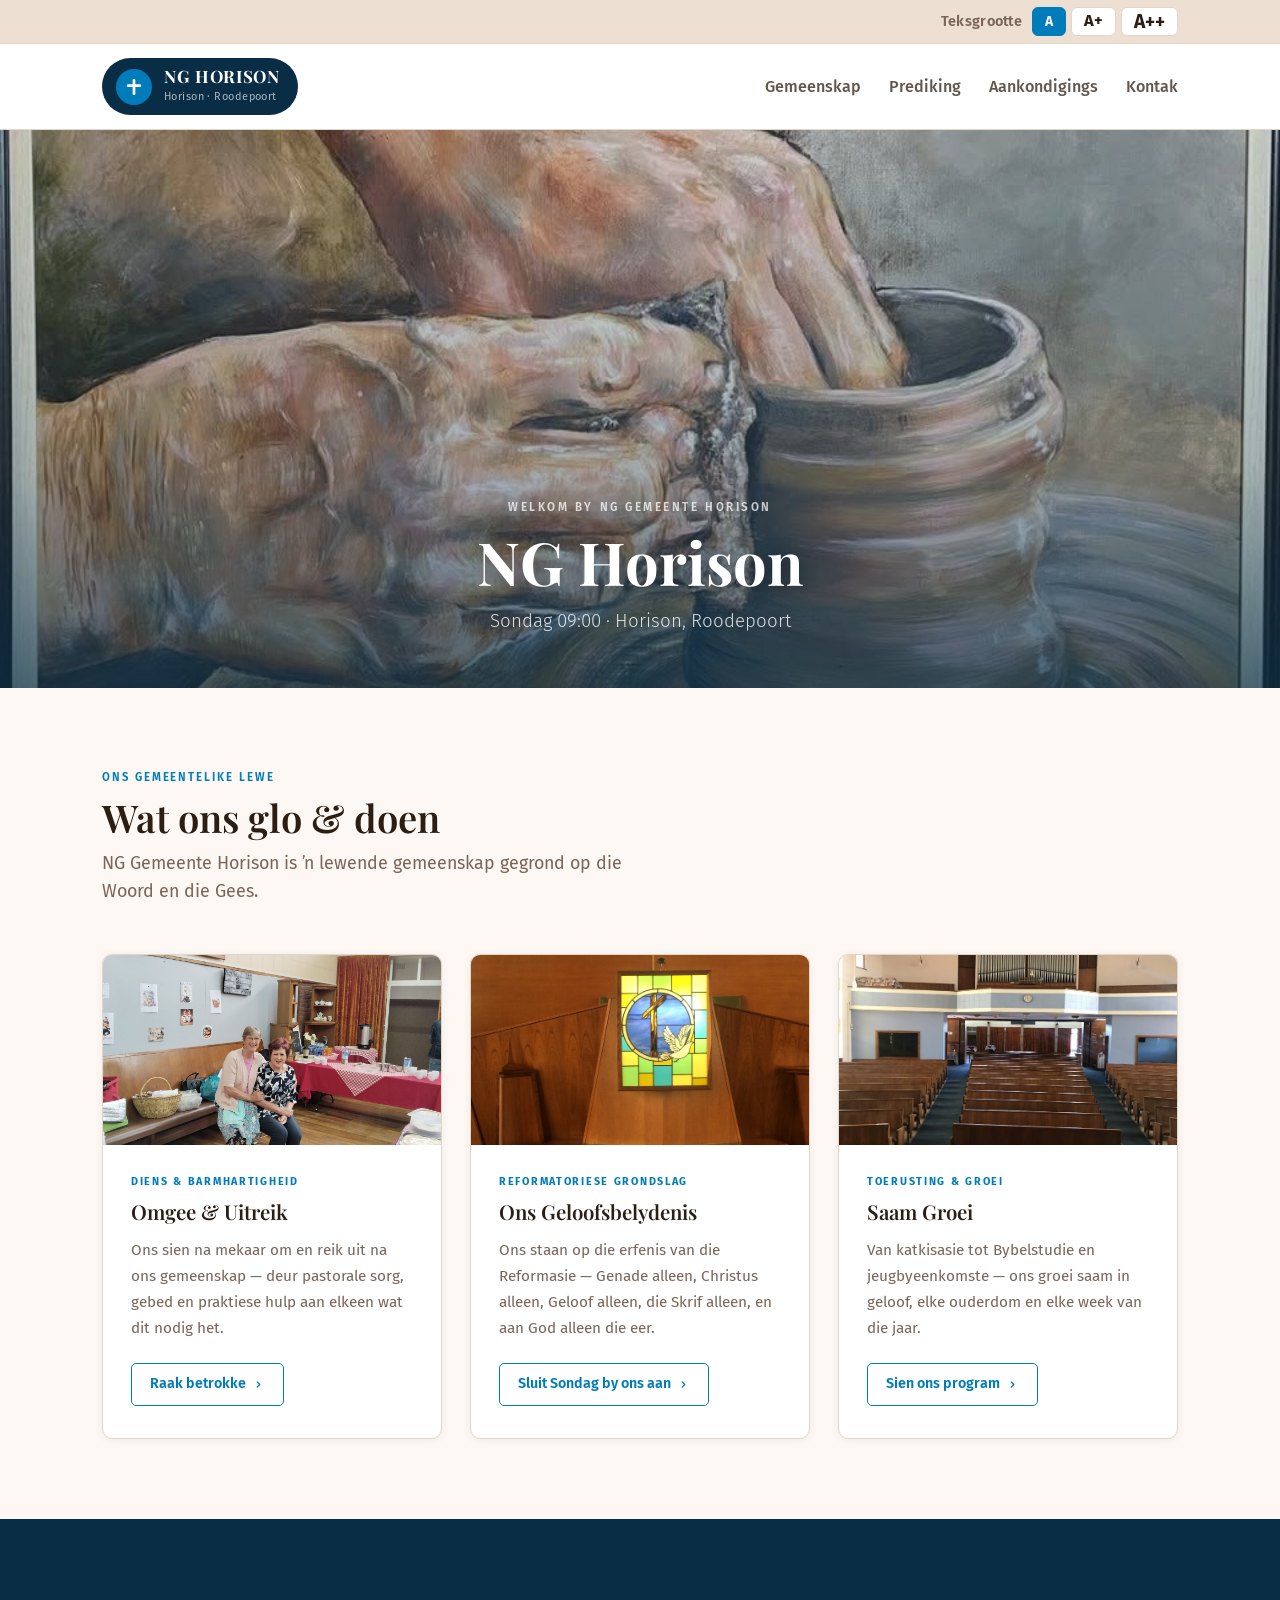
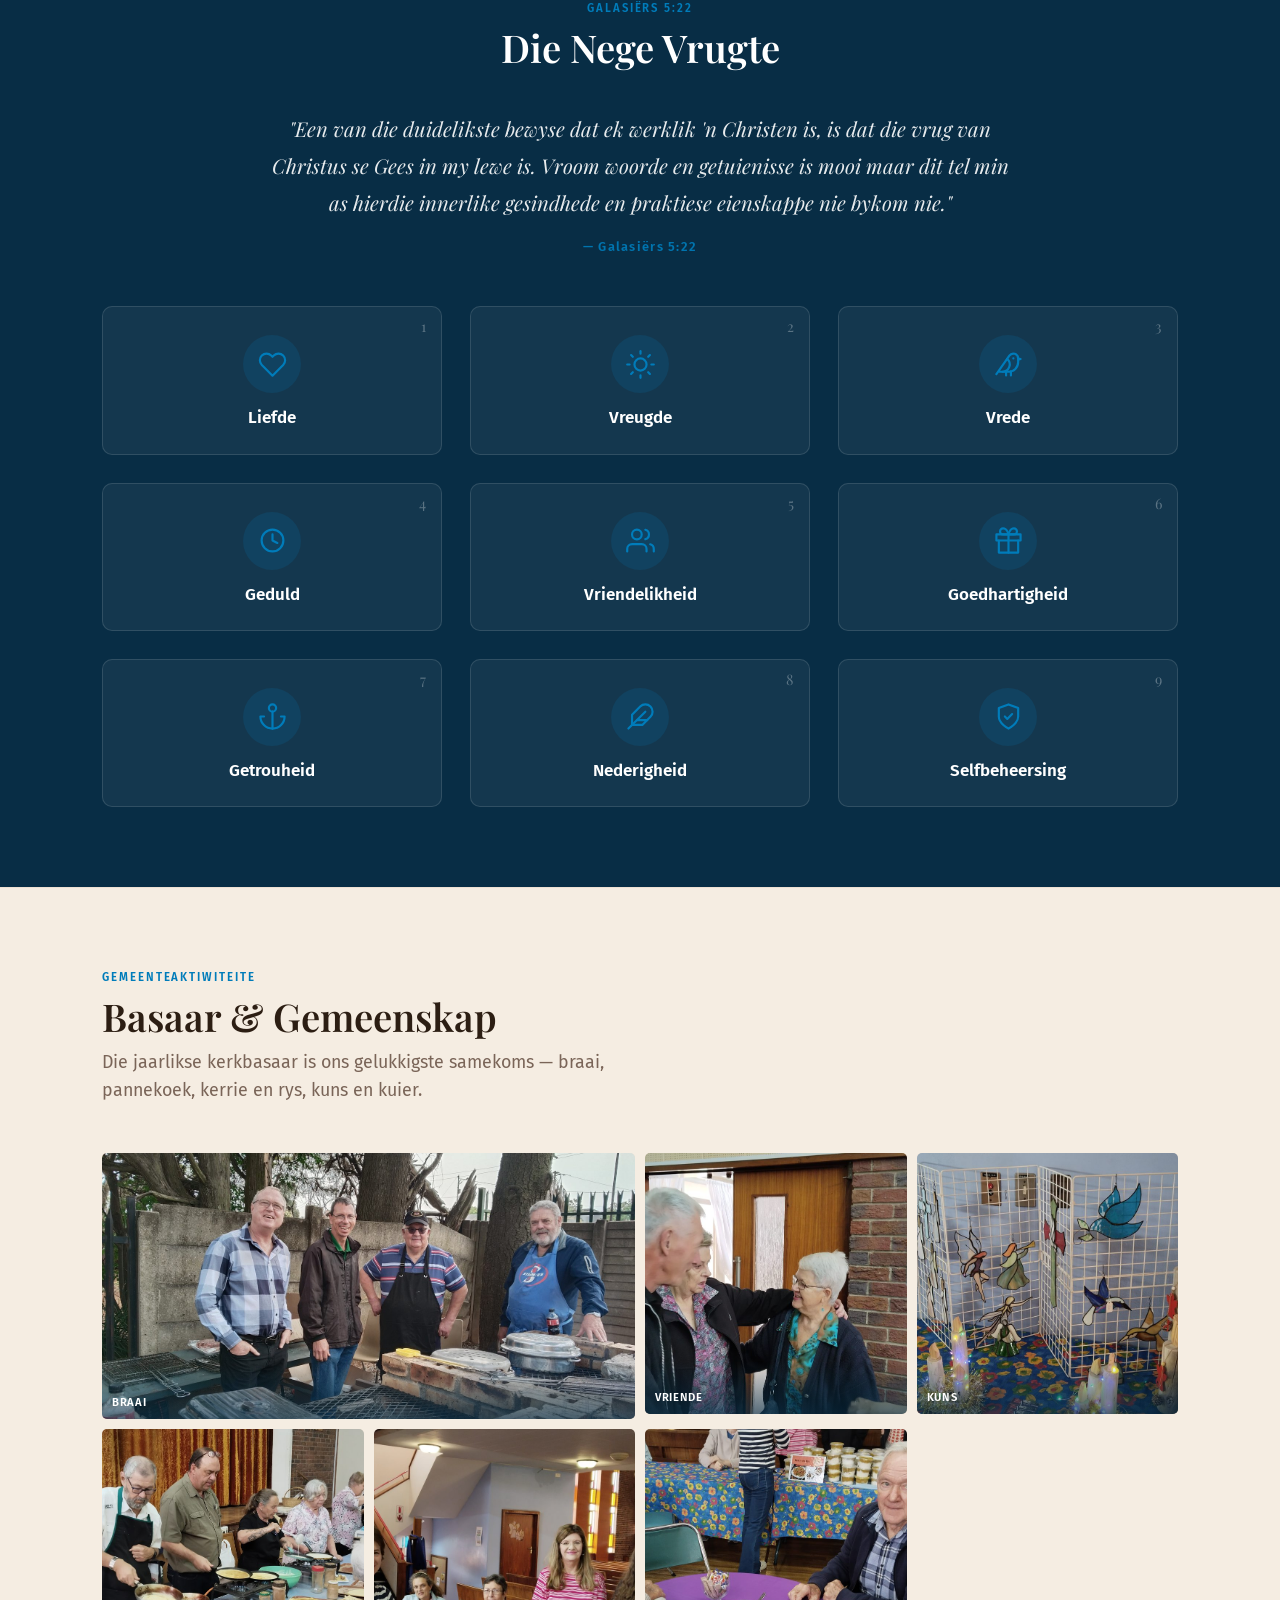
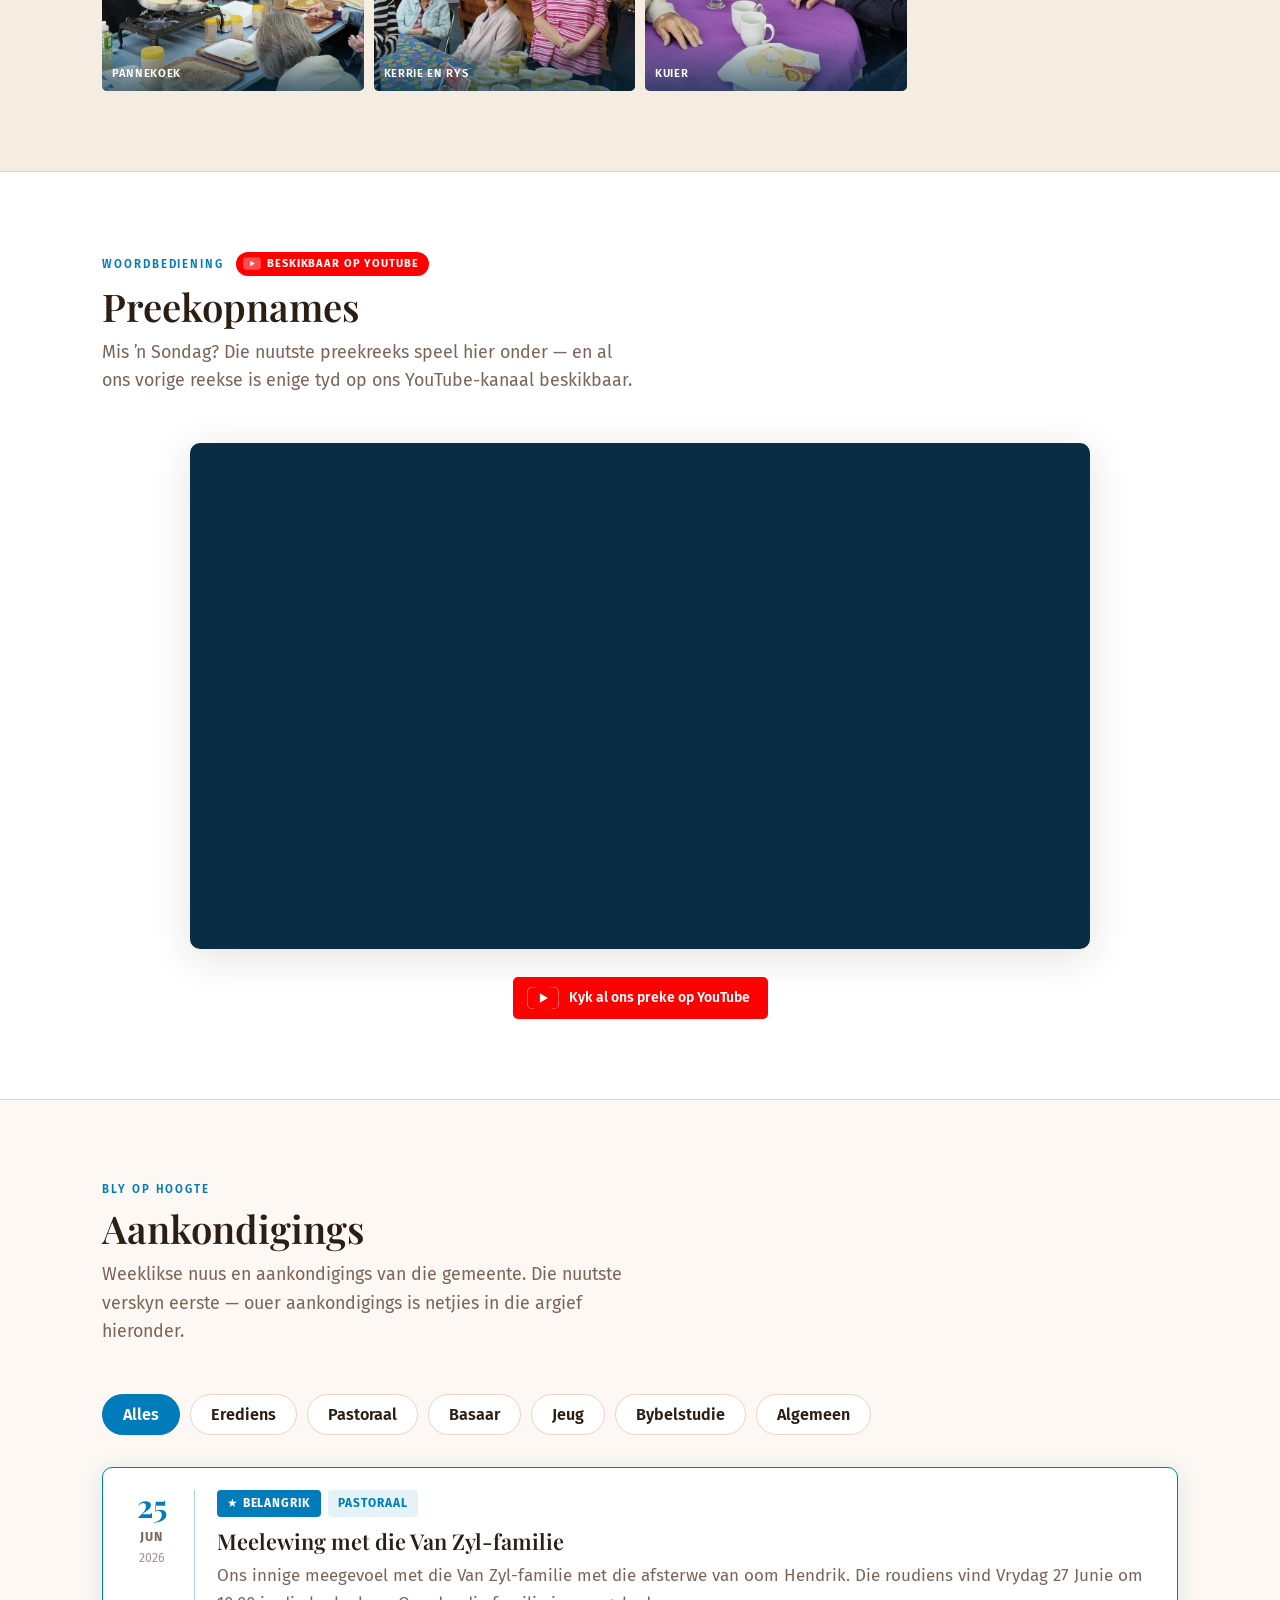
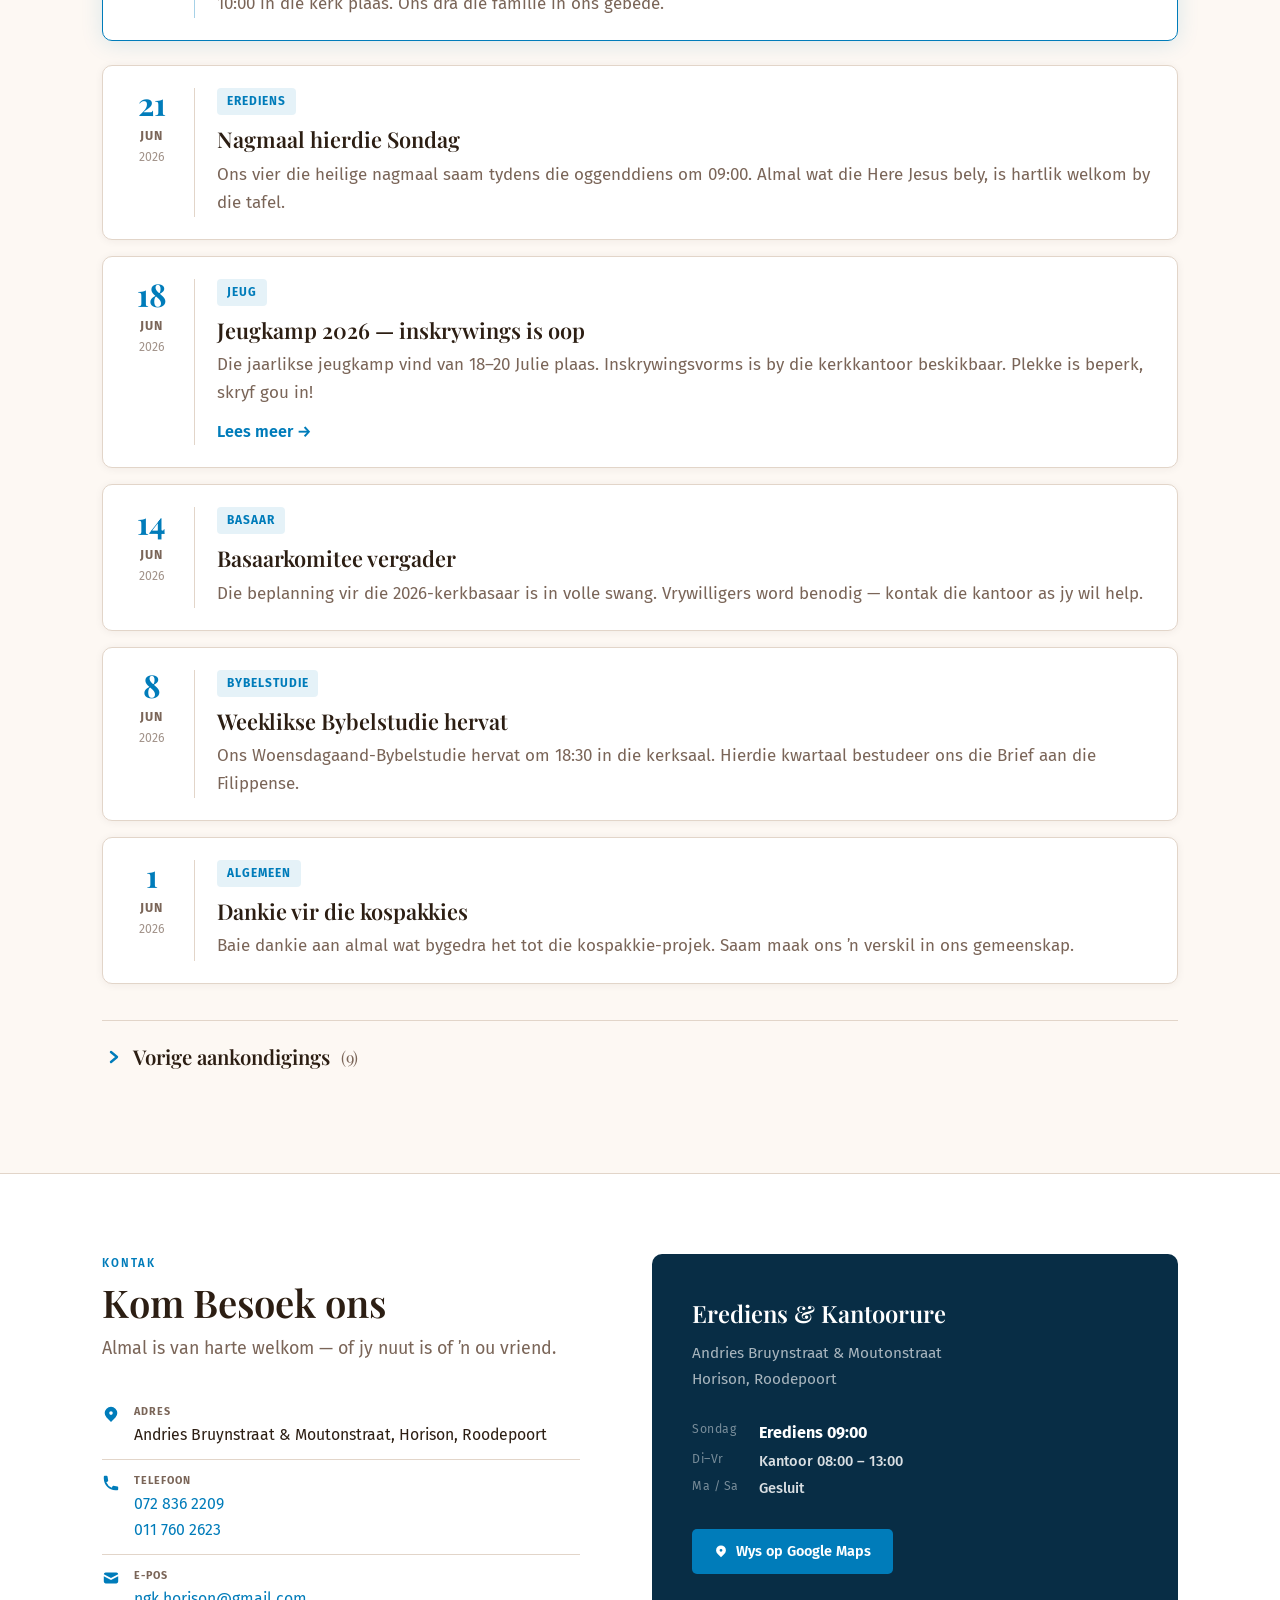
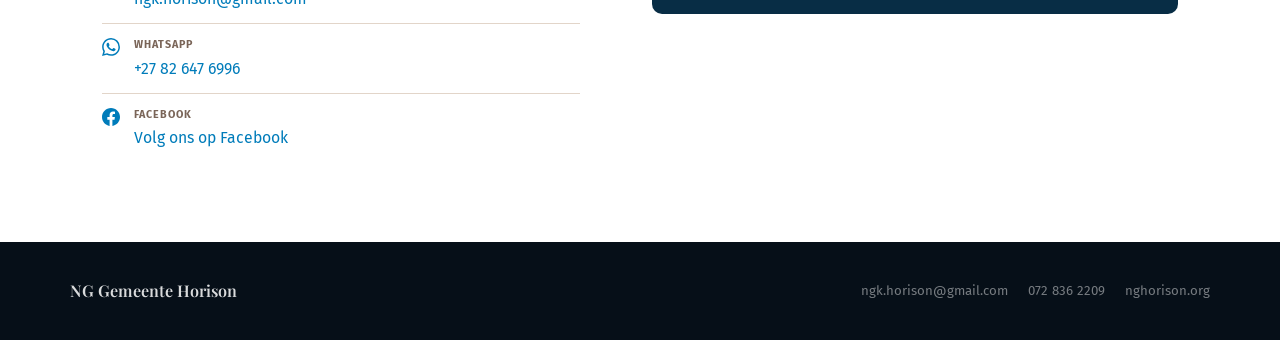
==== commit 20753af7: "Restructure page per client feedback - Wat ons glo & doen now first; Kom Besoek ons stays last - Rem" ====
--- a/index.html
+++ b/index.html
@@ -728,6 +728,24 @@
       padding: 80px 0;
       border-top: 1px solid var(--border);
     }
+    .yt-embed {
+      position: relative;
+      aspect-ratio: 16 / 9;
+      max-width: 900px;
+      margin: 0 auto 28px;
+      border-radius: var(--r-lg);
+      overflow: hidden;
+      box-shadow: var(--shadow-lg);
+      background: var(--navy);
+    }
+    .yt-embed iframe {
+      position: absolute;
+      inset: 0;
+      width: 100%;
+      height: 100%;
+      border: 0;
+    }
+    .yt-actions { text-align: center; }
     .yt-full-grid {
       display: grid;
       grid-template-columns: repeat(3, 1fr);
@@ -1045,10 +1063,9 @@
     </a>
 
     <nav class="header-nav" id="hoofnav">
-      <a href="#aankondigings">Aankondigings</a>
-      <a href="#dienste">Dienste</a>
       <a href="#gemeenskap">Gemeenskap</a>
       <a href="#youtube">Prediking</a>
+      <a href="#aankondigings">Aankondigings</a>
       <a href="#kontak">Kontak</a>
     </nav>
 
@@ -1069,75 +1086,6 @@
     <p class="hero-tagline">Sondag 09:00 · Horison, Roodepoort</p>
   </div>
 </div>
-
-<!-- ══════════ SERVICE PANEL ══════════ -->
-<div class="service-panel" id="dienste">
-  <div class="container">
-    <div class="service-grid">
-
-      <div>
-        <div class="service-col-label">Eredienstye</div>
-        <h2 class="service-col-title">Sondagoggenddiens</h2>
-        <table class="service-table">
-          <tr class="highlight-row">
-            <td>Sondag</td>
-            <td>09:00</td>
-          </tr>
-        </table>
-        <a href="https://www.google.com/maps/search/?api=1&query=-26.150596,27.877858" target="_blank" rel="noopener" class="service-btn">
-          <svg width="14" height="14" viewBox="0 0 20 20" fill="currentColor"><path fill-rule="evenodd" d="M5.05 4.05a7 7 0 119.9 9.9L10 18.9l-4.95-4.95a7 7 0 010-9.9zM10 11a2 2 0 100-4 2 2 0 000 4z" clip-rule="evenodd"/></svg>
-          Padaanwysings
-        </a>
-      </div>
-
-      <div class="service-divider"></div>
-
-      <div>
-        <div class="service-col-label">Kantoorure</div>
-        <h2 class="service-col-title">Ons is hier</h2>
-        <table class="service-table">
-          <tr class="day-label"><td colspan="2">Weeksdae</td></tr>
-          <tr><td>Maandag</td><td>Gesluit</td></tr>
-          <tr><td>Dinsdag</td><td>08:00 – 13:00</td></tr>
-          <tr><td>Woensdag</td><td>08:00 – 13:00</td></tr>
-          <tr><td>Donderdag</td><td>08:00 – 13:00</td></tr>
-          <tr><td>Vrydag</td><td>08:00 – 13:00</td></tr>
-          <tr><td>Saterdag</td><td>Gesluit</td></tr>
-        </table>
-        <a href="tel:0728362209" class="service-btn">
-          <svg width="14" height="14" viewBox="0 0 20 20" fill="currentColor"><path d="M2 3a1 1 0 011-1h2.153a1 1 0 01.986.836l.74 4.435a1 1 0 01-.54 1.06l-1.548.773a11.037 11.037 0 006.105 6.105l.774-1.548a1 1 0 011.059-.54l4.435.74a1 1 0 01.836.986V17a1 1 0 01-1 1h-2C7.82 18 2 12.18 2 5V3z"/></svg>
-          Skakel ons
-        </a>
-      </div>
-
-    </div>
-  </div>
-</div>
-
-<!-- ══════════ AANKONDIGINGS ══════════ -->
-<section class="ann-section" id="aankondigings">
-  <div class="container">
-    <div class="section-header">
-      <div class="section-eyebrow">Bly op hoogte</div>
-      <h2 class="section-heading">Aankondigings</h2>
-      <p class="section-intro">Weeklikse nuus en aankondigings van die gemeente. Die nuutste verskyn eerste — ouer aankondigings is netjies in die argief hieronder.</p>
-    </div>
-
-    <div class="ann-toolbar" id="ann-filters" role="group" aria-label="Filter aankondigings volgens kategorie"></div>
-
-    <div class="ann-pinned-wrap" id="ann-pinned"></div>
-    <div class="ann-list" id="ann-recent"></div>
-
-    <details class="ann-archive" id="ann-archive">
-      <summary>
-        <svg class="chev" width="16" height="16" viewBox="0 0 16 16" fill="none" stroke="currentColor" stroke-width="2.4" stroke-linecap="round" stroke-linejoin="round"><polyline points="5,3 11,8 5,13"/></svg>
-        Vorige aankondigings
-        <span class="arch-count" id="ann-arch-count"></span>
-      </summary>
-      <div id="ann-archive-body"></div>
-    </details>
-  </div>
-</section>
 
 <!-- ══════════ MINISTRY CARDS ══════════ -->
 <section class="ministry-section" id="gemeenskap">
@@ -1175,7 +1123,7 @@
           <div class="ministry-label">Reformatoriese grondslag</div>
           <h3 class="ministry-title">Ons Geloofsbelydenis</h3>
           <p class="ministry-text">Ons staan op die erfenis van die Reformasie — Genade alleen, Christus alleen, Geloof alleen, die Skrif alleen, en aan God alleen die eer.</p>
-          <a href="#dienste" class="ministry-link">
+          <a href="#kontak" class="ministry-link">
             Sluit Sondag by ons aan
             <svg width="13" height="13" viewBox="0 0 20 20" fill="currentColor"><path fill-rule="evenodd" d="M7.293 14.707a1 1 0 010-1.414L10.586 10 7.293 6.707a1 1 0 011.414-1.414l4 4a1 1 0 010 1.414l-4 4a1 1 0 01-1.414 0z" clip-rule="evenodd"/></svg>
           </a>
@@ -1317,72 +1265,54 @@
           Beskikbaar op YouTube
         </span>
       </div>
-      <h2 class="section-heading">Prediking Opnames</h2>
-      <p class="section-intro">Mis 'n Sondag? Al ons prediking is gratis beskikbaar op YouTube — kyk wanneer dit vir jou pas.</p>
+      <h2 class="section-heading">Preekopnames</h2>
+      <p class="section-intro">Mis 'n Sondag? Die nuutste preekreeks speel hier onder — en al ons vorige reekse is enige tyd op ons YouTube-kanaal beskikbaar.</p>
     </div>
-    <div class="yt-full-grid">
-
-      <a class="yt-card-full" href="https://www.youtube.com/watch?v=mvKd7wGoHg4&list=PL50qQAXFtkoaBs1HYE9wM_Jz4CBy2TR5k" target="_blank" rel="noopener">
-        <div class="yt-card-thumb">
-          <div class="yt-card-overlay"></div>
-          <span class="yt-card-year-badge">2024</span>
-          <img src="assets/images/img-youtube-2024.jpg" alt="2024 Prediking" onerror="this.style.display='none'">        </div>
-        <div class="yt-card-body">
-          <div class="yt-card-label">2024 Reeks</div>
-          <div class="yt-card-title">Prediking Opnames 2024</div>
-          <div class="yt-card-desc">Die volledige 2024 preekspellys — luister na die Blye Boodskap soos verkondig in NG Horison.</div>
-          <span class="yt-watch-link">
-            <svg class="yt-logo-icon" width="32" height="22" viewBox="0 0 90 63" xmlns="http://www.w3.org/2000/svg">
-              <rect width="90" height="63" rx="14" fill="white"/>
-              <path fill="#FF0000" d="M88.1 9.5C87 5.6 84 2.6 80.1 1.5 73.1 0 45 0 45 0S16.9 0 9.9 1.5C6 2.6 3 5.6 1.9 9.5 .4 16.5.4 31.5.4 31.5S.4 46.5 1.9 53.5c1.1 3.9 4.1 6.9 8 8C16.9 63 45 63 45 63s28.1 0 35.1-1.5c3.9-1.1 6.9-4.1 8-8C89.6 46.5 89.6 31.5 89.6 31.5S89.6 16.5 88.1 9.5z"/>
-              <path fill="white" d="M36 45L59.4 31.5 36 18V45z"/>
-            </svg>
-            Kyk op YouTube
-          </span>
-        </div>
+
+    <div class="yt-embed">
+      <iframe src="https://www.youtube.com/embed/videoseries?list=PL50qQAXFtkobaITZ6Xe-FGUTrkjhjP8sH"
+              title="NG Horison — nuutste preekreeks"
+              loading="lazy"
+              referrerpolicy="strict-origin-when-cross-origin"
+              allow="accelerometer; autoplay; clipboard-write; encrypted-media; gyroscope; picture-in-picture; web-share"
+              allowfullscreen></iframe>
+    </div>
+
+    <div class="yt-actions">
+      <a class="yt-watch-link" href="https://www.youtube.com/@nghorison" target="_blank" rel="noopener">
+        <svg class="yt-logo-icon" width="32" height="22" viewBox="0 0 90 63" xmlns="http://www.w3.org/2000/svg">
+          <rect width="90" height="63" rx="14" fill="white"/>
+          <path fill="#FF0000" d="M88.1 9.5C87 5.6 84 2.6 80.1 1.5 73.1 0 45 0 45 0S16.9 0 9.9 1.5C6 2.6 3 5.6 1.9 9.5 .4 16.5.4 31.5.4 31.5S.4 46.5 1.9 53.5c1.1 3.9 4.1 6.9 8 8C16.9 63 45 63 45 63s28.1 0 35.1-1.5c3.9-1.1 6.9-4.1 8-8C89.6 46.5 89.6 31.5 89.6 31.5S89.6 16.5 88.1 9.5z"/>
+          <path fill="white" d="M36 45L59.4 31.5 36 18V45z"/>
+        </svg>
+        Kyk al ons preke op YouTube
       </a>
-
-      <a class="yt-card-full" href="https://www.youtube.com/playlist?list=PL50qQAXFtkobdNqDaTU1ce95WEuHRW1M8" target="_blank" rel="noopener">
-        <div class="yt-card-thumb">
-          <div class="yt-card-overlay"></div>
-          <span class="yt-card-year-badge">2025</span>
-          <img src="assets/images/img-youtube-2025.jpg" alt="2025 Prediking" onerror="this.style.display='none'">        </div>
-        <div class="yt-card-body">
-          <div class="yt-card-label">2025 Reeks</div>
-          <div class="yt-card-title">Prediking Opnames 2025</div>
-          <div class="yt-card-desc">Die volledige 2025 preekspellys — elke boodskap beskikbaar om te herbeluister of te deel.</div>
-          <span class="yt-watch-link">
-            <svg class="yt-logo-icon" width="32" height="22" viewBox="0 0 90 63" xmlns="http://www.w3.org/2000/svg">
-              <rect width="90" height="63" rx="14" fill="white"/>
-              <path fill="#FF0000" d="M88.1 9.5C87 5.6 84 2.6 80.1 1.5 73.1 0 45 0 45 0S16.9 0 9.9 1.5C6 2.6 3 5.6 1.9 9.5 .4 16.5.4 31.5.4 31.5S.4 46.5 1.9 53.5c1.1 3.9 4.1 6.9 8 8C16.9 63 45 63 45 63s28.1 0 35.1-1.5c3.9-1.1 6.9-4.1 8-8C89.6 46.5 89.6 31.5 89.6 31.5S89.6 16.5 88.1 9.5z"/>
-              <path fill="white" d="M36 45L59.4 31.5 36 18V45z"/>
-            </svg>
-            Kyk op YouTube
-          </span>
-        </div>
-      </a>
-
-      <a class="yt-card-full" href="https://www.youtube.com/playlist?list=PL50qQAXFtkobaITZ6Xe-FGUTrkjhjP8sH" target="_blank" rel="noopener">
-        <div class="yt-card-thumb">
-          <div class="yt-card-overlay"></div>
-          <span class="yt-card-year-badge">2026</span>
-          <img src="assets/images/img-youtube-2026.jpg" alt="2026 Prediking" onerror="this.style.display='none'">        </div>
-        <div class="yt-card-body">
-          <div class="yt-card-label">2026 Reeks</div>
-          <div class="yt-card-title">Prediking Opnames 2026</div>
-          <div class="yt-card-desc">Die nuutste 2026 reeks — volg ons lopende prediking reg deur die jaar.</div>
-          <span class="yt-watch-link">
-            <svg class="yt-logo-icon" width="32" height="22" viewBox="0 0 90 63" xmlns="http://www.w3.org/2000/svg">
-              <rect width="90" height="63" rx="14" fill="white"/>
-              <path fill="#FF0000" d="M88.1 9.5C87 5.6 84 2.6 80.1 1.5 73.1 0 45 0 45 0S16.9 0 9.9 1.5C6 2.6 3 5.6 1.9 9.5 .4 16.5.4 31.5.4 31.5S.4 46.5 1.9 53.5c1.1 3.9 4.1 6.9 8 8C16.9 63 45 63 45 63s28.1 0 35.1-1.5c3.9-1.1 6.9-4.1 8-8C89.6 46.5 89.6 31.5 89.6 31.5S89.6 16.5 88.1 9.5z"/>
-              <path fill="white" d="M36 45L59.4 31.5 36 18V45z"/>
-            </svg>
-            Kyk op YouTube
-          </span>
-        </div>
-      </a>
-
     </div>
+  </div>
+</section>
+
+<!-- ══════════ AANKONDIGINGS ══════════ -->
+<section class="ann-section" id="aankondigings">
+  <div class="container">
+    <div class="section-header">
+      <div class="section-eyebrow">Bly op hoogte</div>
+      <h2 class="section-heading">Aankondigings</h2>
+      <p class="section-intro">Weeklikse nuus en aankondigings van die gemeente. Die nuutste verskyn eerste — ouer aankondigings is netjies in die argief hieronder.</p>
+    </div>
+
+    <div class="ann-toolbar" id="ann-filters" role="group" aria-label="Filter aankondigings volgens kategorie"></div>
+
+    <div class="ann-pinned-wrap" id="ann-pinned"></div>
+    <div class="ann-list" id="ann-recent"></div>
+
+    <details class="ann-archive" id="ann-archive">
+      <summary>
+        <svg class="chev" width="16" height="16" viewBox="0 0 16 16" fill="none" stroke="currentColor" stroke-width="2.4" stroke-linecap="round" stroke-linejoin="round"><polyline points="5,3 11,8 5,13"/></svg>
+        Vorige aankondigings
+        <span class="arch-count" id="ann-arch-count"></span>
+      </summary>
+      <div id="ann-archive-body"></div>
+    </details>
   </div>
 </section>
 
